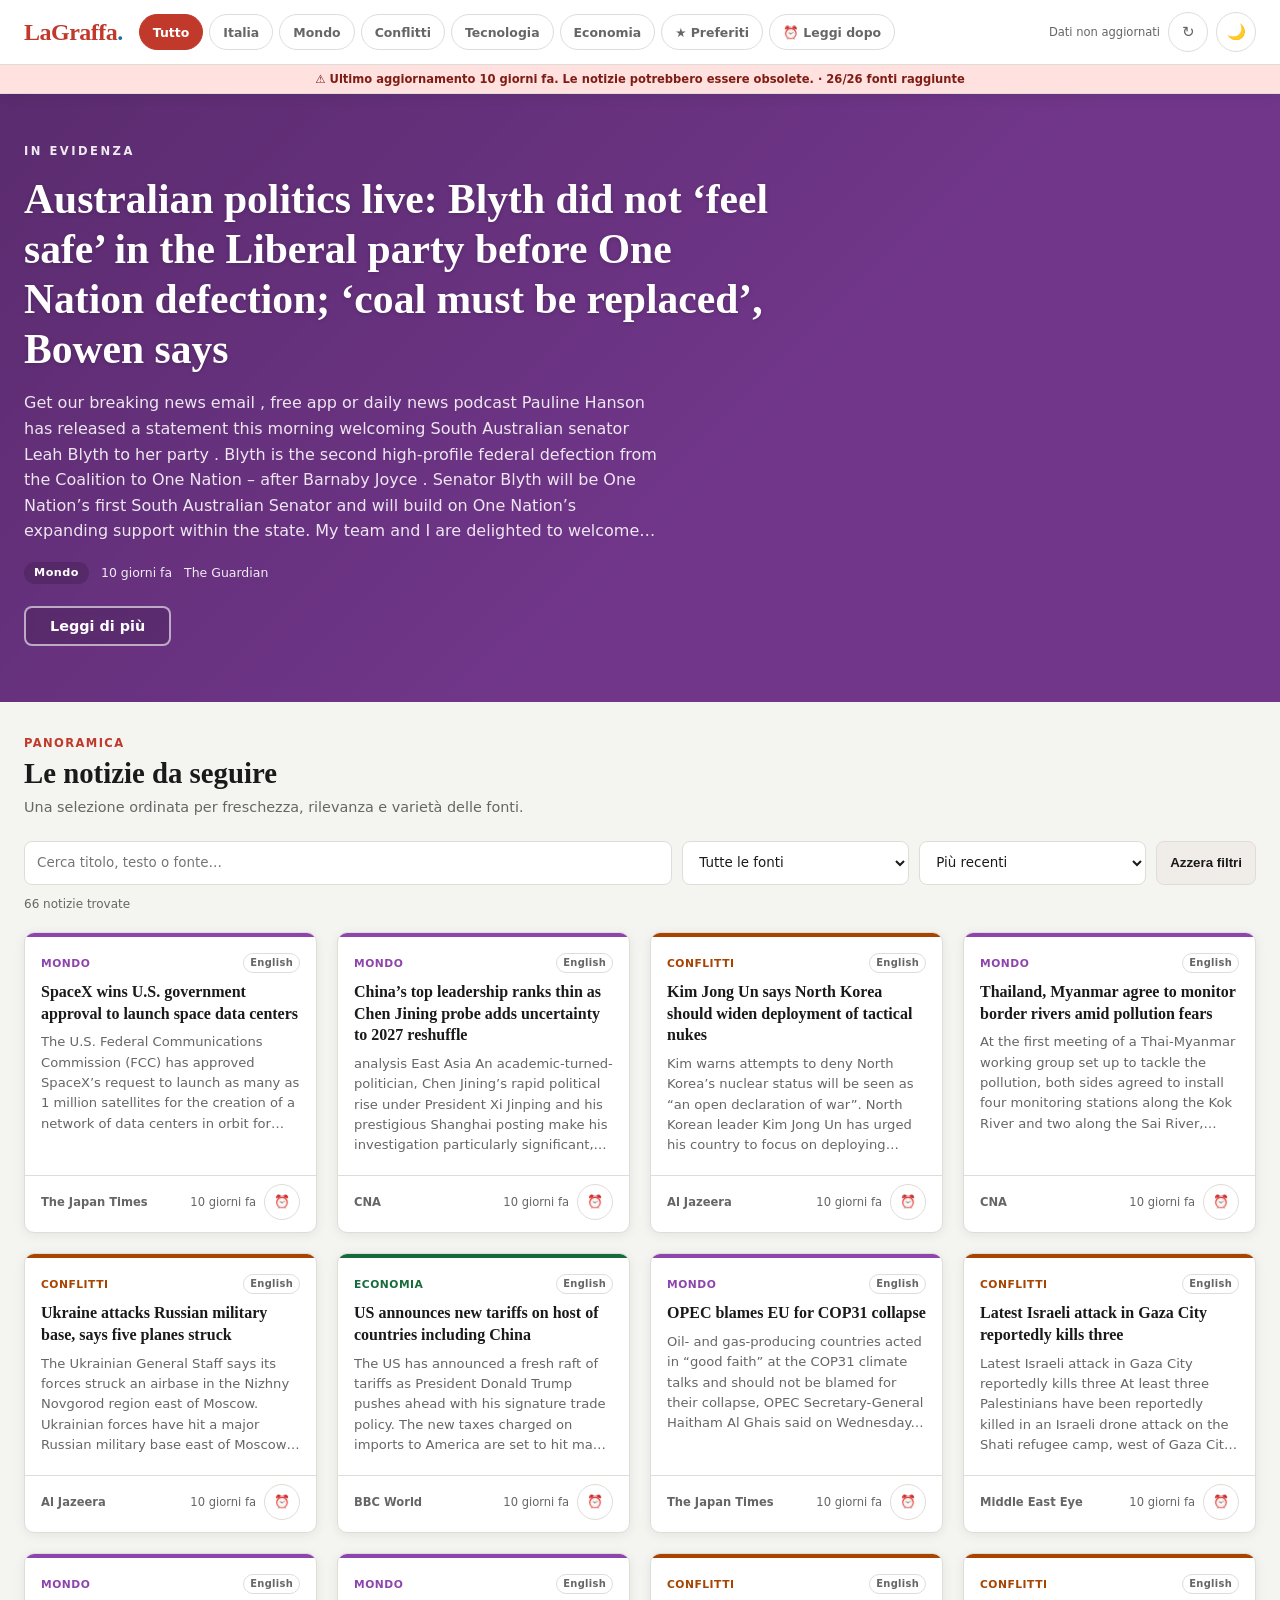
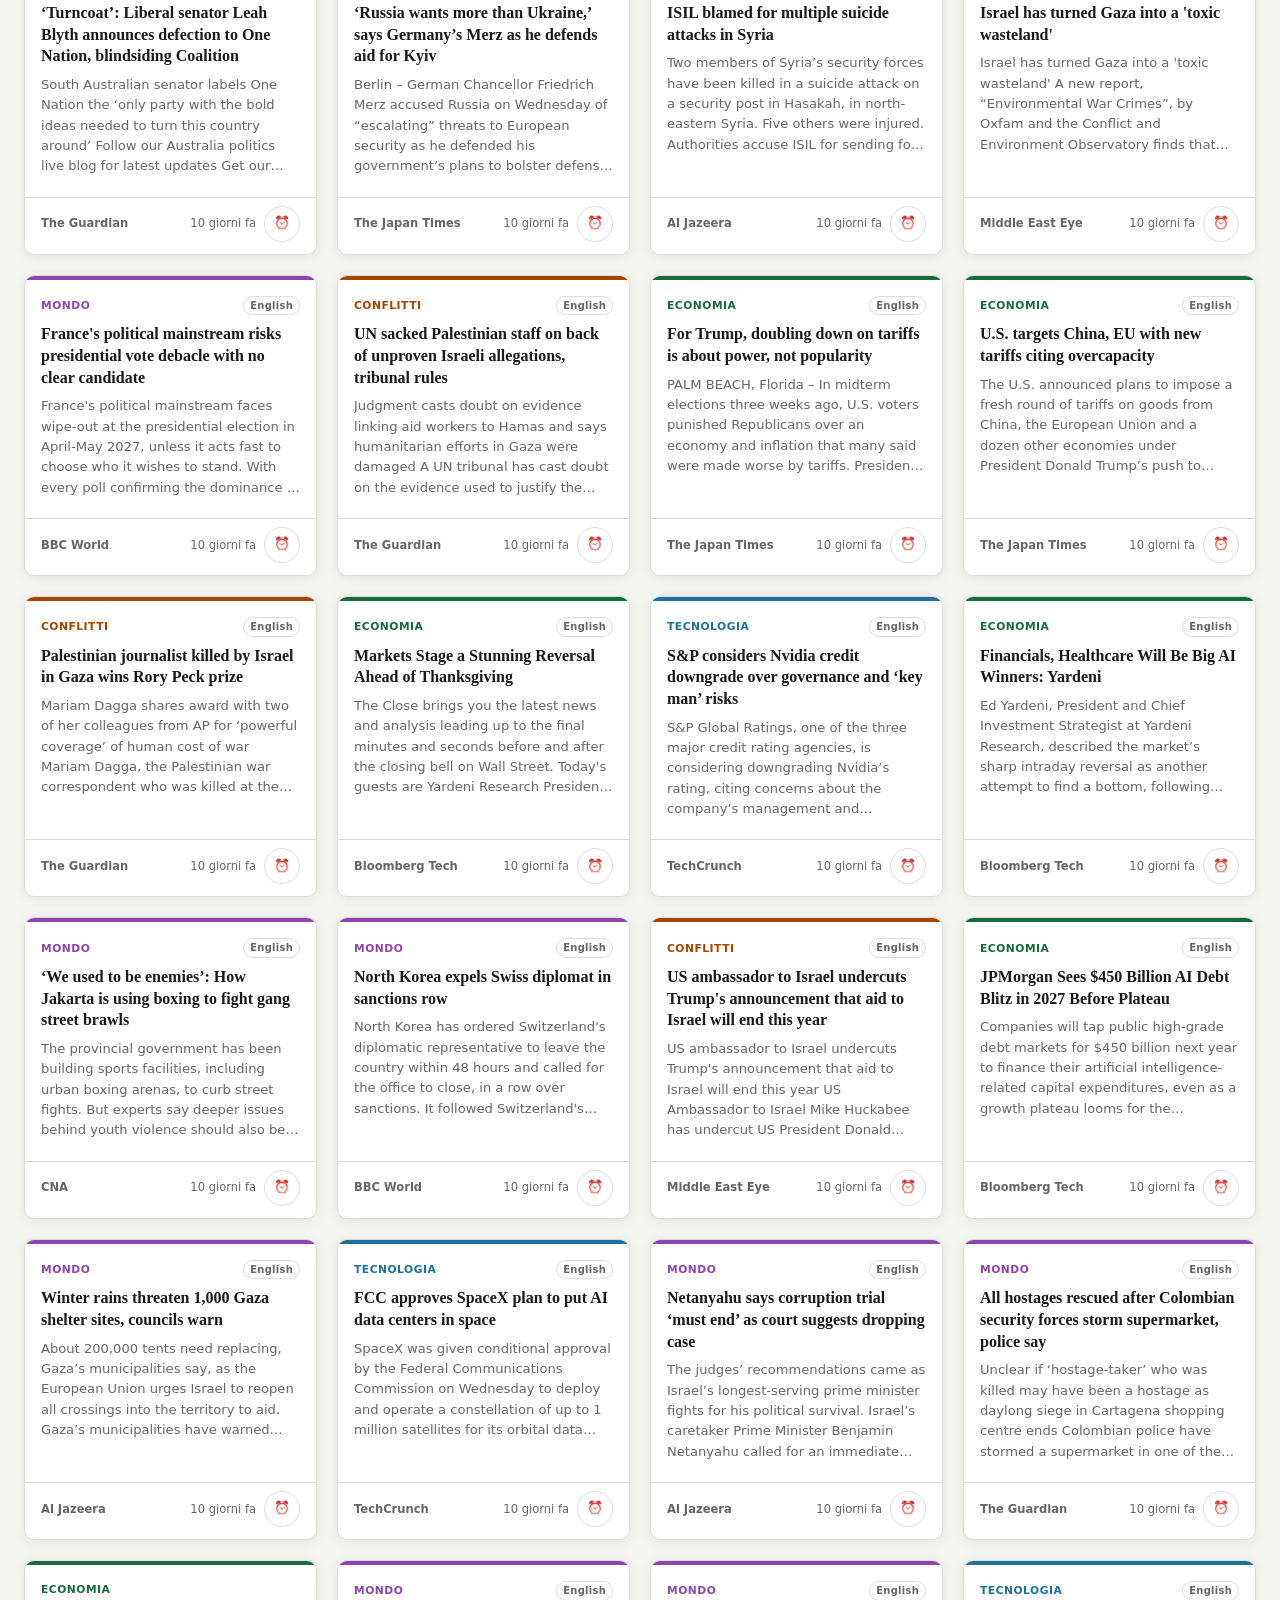
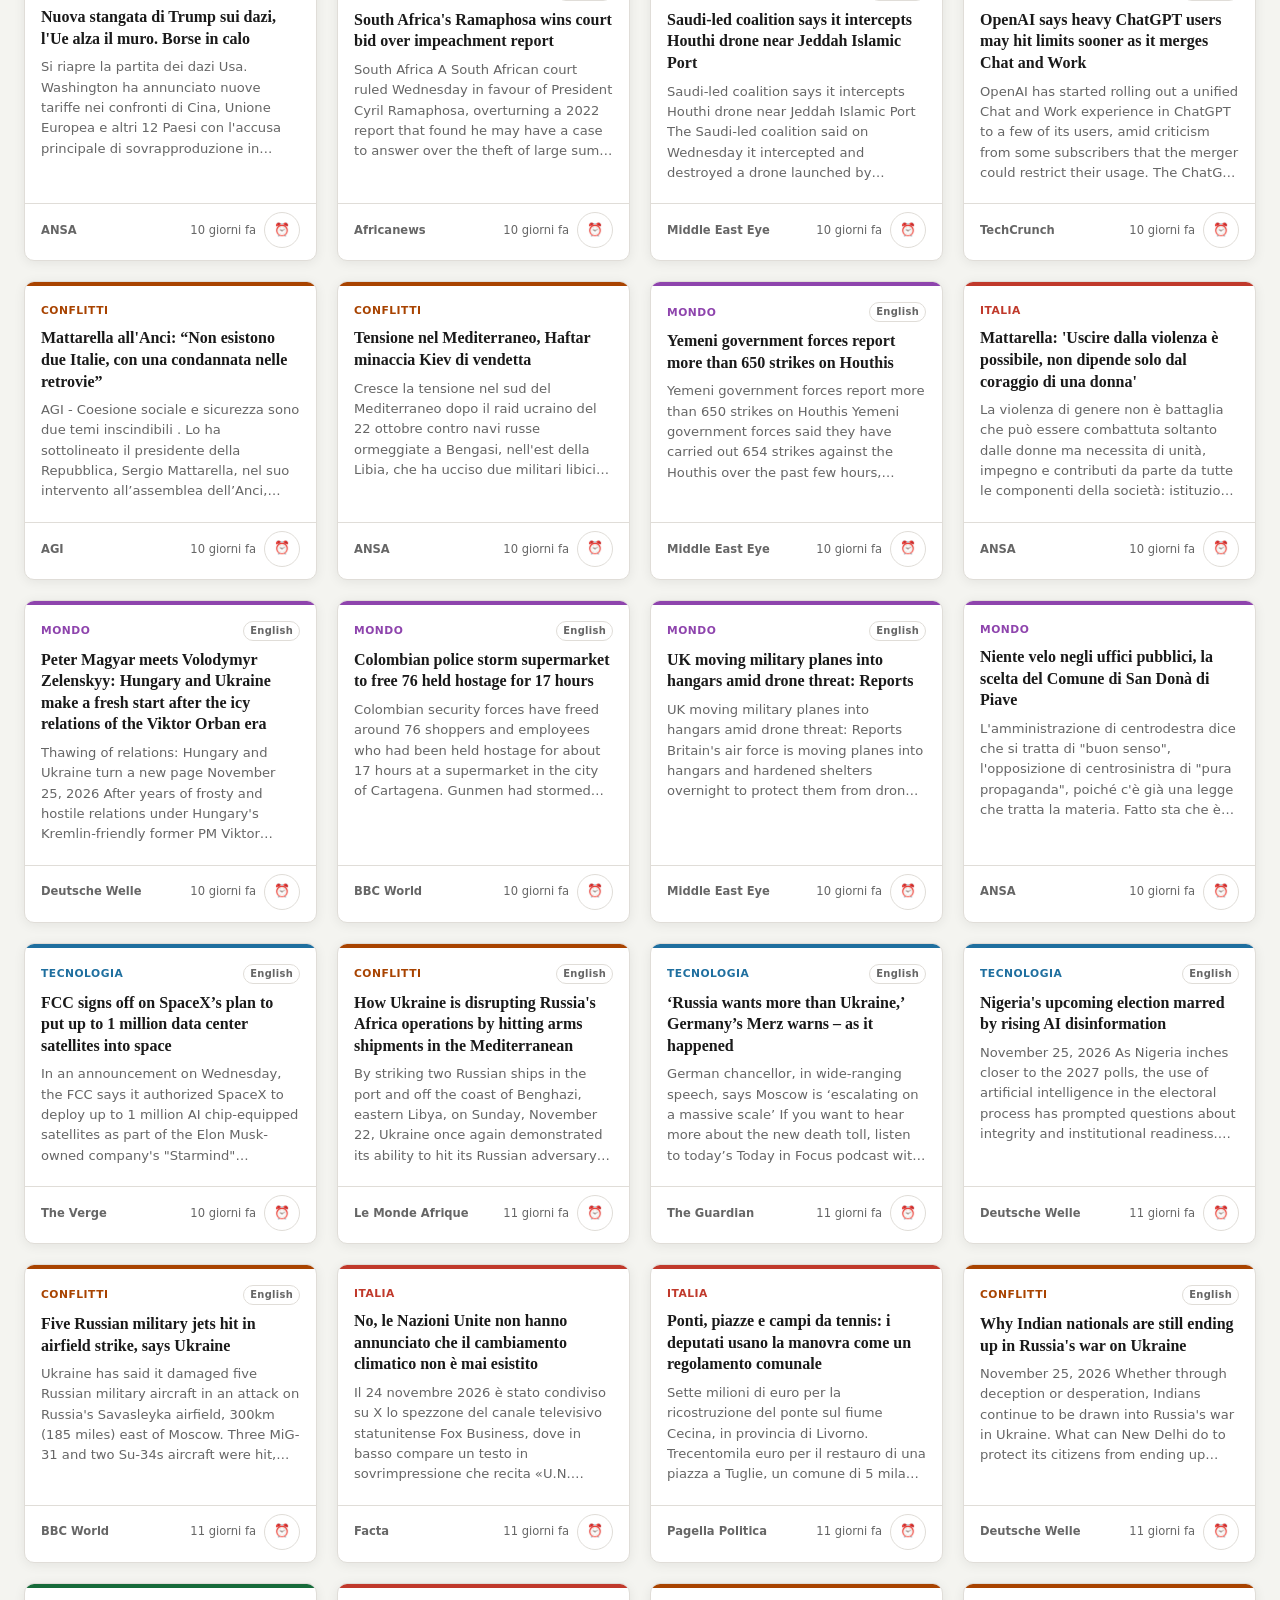
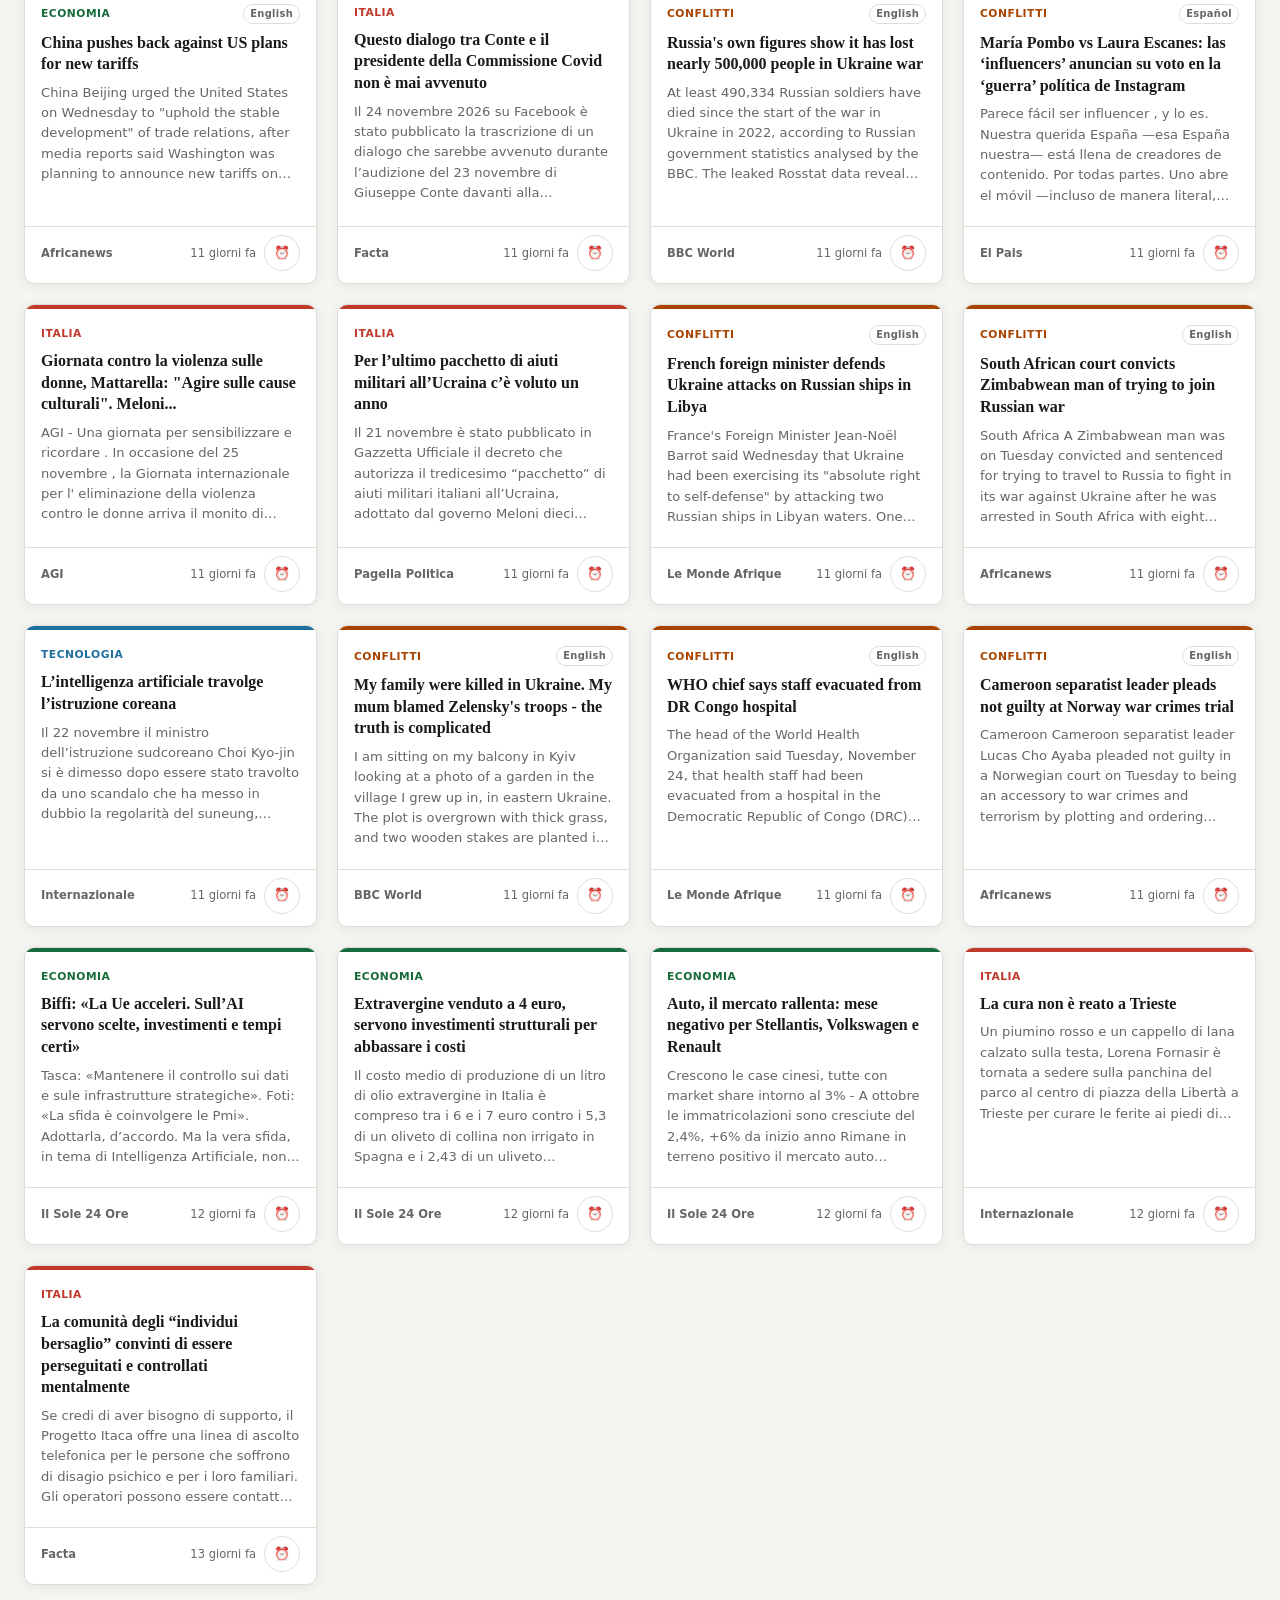
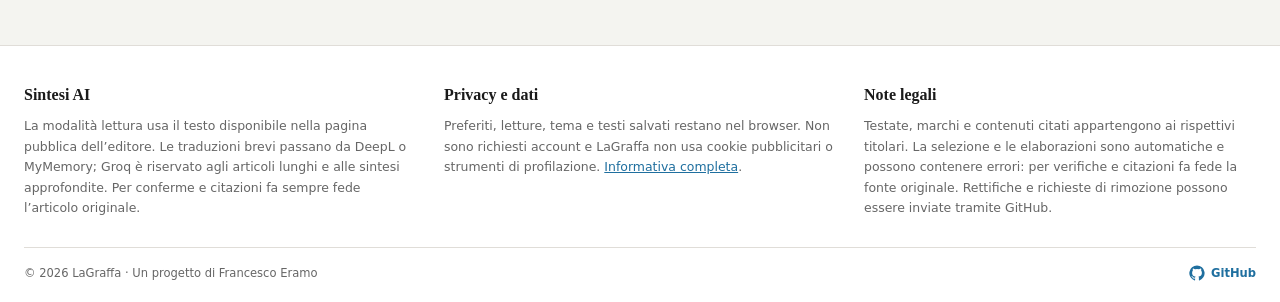
==== index.html @ 85d83ea9 "chore: aggiornamento automatico notizie RSS [skip ci]" ====
<!DOCTYPE html>
<html lang="it">
<head>
  <meta charset="UTF-8" />
  <meta name="viewport" content="width=device-width, initial-scale=1.0" />
  <meta name="referrer" content="strict-origin-when-cross-origin" />
  <meta name="description" content="LaGraffa: notizie selezionate e contestualizzate, con priorità alle fonti italiane affidabili." />
  <meta name="theme-color" content="#c0392b" />
  <meta property="og:type" content="website" />
  <meta property="og:locale" content="it_IT" />
  <meta property="og:site_name" content="LaGraffa" />
  <meta property="og:title" content="LaGraffa — Notizie con contesto" />
  <meta property="og:description" content="Una rassegna aggiornata di notizie italiane e internazionali, selezionate con criteri trasparenti." />
  <meta property="og:url" content="https://lagraffa.vercel.app/" />
  <meta property="og:image" content="https://lagraffa.vercel.app/og.png" />
  <meta property="og:image:width" content="1200" />
  <meta property="og:image:height" content="630" />
  <meta name="twitter:card" content="summary_large_image" />
  <meta name="twitter:title" content="LaGraffa — Notizie con contesto" />
  <meta name="twitter:description" content="Una rassegna aggiornata di notizie italiane e internazionali, selezionate con criteri trasparenti." />
  <meta name="twitter:image" content="https://lagraffa.vercel.app/og.png" />
  <link rel="canonical" href="https://lagraffa.vercel.app/" />
  <link rel="manifest" href="manifest.webmanifest" />
  <link rel="icon" href="icon-192.png" type="image/png" sizes="192x192" />
  <link rel="apple-touch-icon" href="icon-512.png" />
  <title>LaGraffa &mdash; Notizie con contesto</title>
  <link rel="stylesheet" href="style.css?v=5" />
</head>
<body>
  <a class="skip-link" href="#newsContent">Vai alle notizie</a>
  <header class="header">
    <div class="header-inner">
      <a class="logo" href="/" aria-label="LaGraffa, pagina iniziale">LaGraffa<span aria-hidden="true">.</span></a>
      <nav class="nav-cats" id="navCats" aria-label="Categorie">
        <button class="cat-btn active" data-cat="all" aria-pressed="true">Tutto</button>
        <button class="cat-btn" data-cat="politica-italiana" aria-pressed="false">Italia</button>
        <button class="cat-btn" data-cat="geopolitica" aria-pressed="false">Mondo</button>
        <button class="cat-btn" data-cat="conflitti" aria-pressed="false">Conflitti</button>
        <button class="cat-btn" data-cat="ai" aria-pressed="false">Tecnologia</button>
        <button class="cat-btn" data-cat="economia-tech" aria-pressed="false">Economia</button>
        <button class="cat-btn" data-cat="preferiti" aria-pressed="false">&#9733; Preferiti</button>
        <button class="cat-btn" data-cat="leggi-dopo" aria-pressed="false">&#9200; Leggi dopo</button>
      </nav>
      <div class="header-right">
        <span class="refresh-timer" id="refreshTimer">Verifica aggiornamento…</span>
        <button class="refresh-btn" id="refreshBtn" title="Aggiorna le notizie" aria-label="Aggiorna le notizie">&#8635;</button>
        <button class="theme-toggle" id="themeToggle" aria-label="Cambia tema">&#127769;</button>
        <button class="menu-toggle" id="menuToggle" aria-label="Menu categorie" aria-controls="mobileNav" aria-expanded="false">&#9776;</button>
      </div>
    </div>
    <nav class="mobile-nav" id="mobileNav" aria-label="Categorie mobile" hidden>
      <button class="cat-btn active" data-cat="all" aria-pressed="true">Tutto</button>
      <button class="cat-btn" data-cat="politica-italiana" aria-pressed="false">Italia</button>
      <button class="cat-btn" data-cat="geopolitica" aria-pressed="false">Mondo</button>
      <button class="cat-btn" data-cat="conflitti" aria-pressed="false">Conflitti</button>
      <button class="cat-btn" data-cat="ai" aria-pressed="false">Tecnologia</button>
      <button class="cat-btn" data-cat="economia-tech" aria-pressed="false">Economia</button>
      <button class="cat-btn" data-cat="preferiti" aria-pressed="false">&#9733; Preferiti</button>
      <button class="cat-btn" data-cat="leggi-dopo" aria-pressed="false">&#9200; Leggi dopo</button>
    </nav>
    <div class="feed-status" id="feedStatus" role="status" aria-live="polite"></div>
  </header>

  <main id="newsContent">
    <section class="hero-section" id="heroSection">
      <div class="hero-inner">
        <div class="hero-label">In evidenza</div>
        <h1 class="hero-title" id="heroTitle"></h1>
        <p class="hero-summary" id="heroSummary"></p>
        <div class="hero-meta">
          <span class="hero-cat" id="heroCat"></span>
          <span class="hero-time" id="heroTime"></span>
          <span class="hero-source" id="heroSource"></span>
        </div>
        <div class="hero-actions">
          <button class="hero-read-btn" id="heroReadBtn">Leggi di pi&ugrave;</button>
        </div>
      </div>
      <div class="hero-read-indicator" id="heroReadIndicator" hidden>
        <span class="check-circle">&#10003;</span> Gi&agrave; letta
      </div>
    </section>

    <section class="news-grid-section" aria-labelledby="sectionTitle">
      <div class="section-heading">
        <p class="section-kicker" id="sectionKicker">Panoramica</p>
        <h2 id="sectionTitle">Le notizie da seguire</h2>
        <p id="sectionDescription">Una selezione verificabile, ordinata per freschezza e pertinenza.</p>
      </div>
      <form class="news-tools" id="newsTools" role="search">
        <label class="search-field" for="searchInput">
          <span class="sr-only">Cerca nelle notizie</span>
          <input id="searchInput" type="search" placeholder="Cerca titolo, testo o fonte…" autocomplete="off" />
        </label>
        <label>
          <span class="sr-only">Filtra per fonte</span>
          <select id="sourceFilter" aria-label="Filtra per fonte"><option value="">Tutte le fonti</option></select>
        </label>
        <label>
          <span class="sr-only">Ordina le notizie</span>
          <select id="sortOrder" aria-label="Ordina le notizie">
            <option value="newest">Più recenti</option>
            <option value="relevance">Più rilevanti</option>
          </select>
        </label>
        <button class="clear-filters" id="clearFilters" type="button">Azzera filtri</button>
      </form>
      <p class="results-count" id="resultsCount" aria-live="polite"></p>
      <div class="news-grid" id="newsGrid"></div>
    </section>
  </main>

  <footer class="site-footer">
    <div class="footer-grid">
      <section id="intelligenza-artificiale" aria-labelledby="aiTitle">
        <h2 id="aiTitle">Sintesi AI</h2>
        <p>La modalità lettura usa il testo disponibile nella pagina pubblica dell’editore. Le traduzioni brevi passano da DeepL o MyMemory; Groq è riservato agli articoli lunghi e alle sintesi approfondite. Per conferme e citazioni fa sempre fede l’articolo originale.</p>
      </section>
      <section id="privacy" aria-labelledby="privacyTitle">
        <h2 id="privacyTitle">Privacy e dati</h2>
        <p>Preferiti, letture, tema e testi salvati restano nel browser. Non sono richiesti account e LaGraffa non usa cookie pubblicitari o strumenti di profilazione. <a href="privacy.html">Informativa completa</a>.</p>
      </section>
      <section id="note-legali" aria-labelledby="legalTitle">
        <h2 id="legalTitle">Note legali</h2>
        <p>Testate, marchi e contenuti citati appartengono ai rispettivi titolari. La selezione e le elaborazioni sono automatiche e possono contenere errori: per verifiche e citazioni fa fede la fonte originale. Rettifiche e richieste di rimozione possono essere inviate tramite GitHub.</p>
      </section>
    </div>
    <div class="footer-bottom">
      <span>&copy; 2026 LaGraffa &middot; Un progetto di Francesco Eramo</span>
      <a class="github-link" href="https://github.com/francescoeramo/LaGraffa" target="_blank" rel="noopener noreferrer" aria-label="LaGraffa su GitHub">
        <svg aria-hidden="true" viewBox="0 0 24 24" width="16" height="16"><path fill="currentColor" d="M12 .7a11.5 11.5 0 0 0-3.64 22.41c.58.11.79-.25.79-.56v-2.23c-3.22.7-3.9-1.37-3.9-1.37-.53-1.34-1.29-1.7-1.29-1.7-1.05-.72.08-.71.08-.71 1.16.08 1.78 1.2 1.78 1.2 1.04 1.77 2.71 1.26 3.37.97.1-.75.4-1.26.74-1.55-2.57-.29-5.27-1.29-5.27-5.68 0-1.26.45-2.28 1.19-3.09-.12-.29-.52-1.47.11-3.05 0 0 .97-.31 3.16 1.18a10.9 10.9 0 0 1 5.76 0c2.2-1.49 3.16-1.18 3.16-1.18.63 1.58.23 2.76.11 3.05.74.81 1.19 1.83 1.19 3.09 0 4.4-2.71 5.38-5.29 5.67.42.36.79 1.07.79 2.16v3.2c0 .31.21.68.8.56A11.5 11.5 0 0 0 12 .7Z"/></svg>
        <span>GitHub</span>
      </a>
    </div>
  </footer>

  <!-- Modal -->
  <div class="modal-overlay" id="modalOverlay" role="dialog" aria-modal="true" aria-labelledby="modalTitle" aria-describedby="modalDisclosure" aria-hidden="true">
    <div class="modal" id="modal">
      <div class="modal-header">
        <button class="modal-close" id="modalClose" aria-label="Chiudi">&#10005;</button>
        <div class="modal-header-actions">
          <button class="translate-btn" id="translateBtn" hidden>&#10024; Sintesi AI in italiano</button>
          <button class="share-btn" id="shareBtn" aria-label="Condividi notizia" title="Condividi">&#8599;</button>
          <button class="later-btn" id="modalLaterBtn" aria-label="Leggi dopo" title="Leggi dopo">&#9200;</button>
          <button class="fav-btn" id="modalFavBtn" aria-label="Aggiungi ai preferiti" title="Aggiungi ai preferiti">&#9733;</button>
        </div>
      </div>
      <div class="modal-cat" id="modalCat"></div>
      <h2 class="modal-title" id="modalTitle"></h2>
      <div class="modal-meta">
        <span id="modalSource"></span>
        <span id="modalTime"></span>
      </div>
      <div class="modal-body" id="modalBody"></div>
      <div class="modal-sources-block" id="modalSourcesBlock"></div>
      <p class="modal-disclosure" id="modalDisclosure">Caricamento informazioni sulla modalità di lettura…</p>
      <a class="modal-link" id="modalLink" href="#" target="_blank" rel="noopener noreferrer">Leggi l&rsquo;articolo originale &rarr;</a>
    </div>
  </div>

  <div class="toast" id="toast" role="status" aria-live="polite" aria-atomic="true"></div>

  <script src="news.js?t=1795661395"></script>
  <script src="app.js?v=6"></script>
  <script src="refresh.js?v=1"></script>
</body>
</html>
---- style.css ----
:root {
  --bg: #f4f4f0;
  --surface: #ffffff;
  --surface2: #f0ede8;
  --text: #1a1a1a;
  --text-muted: #666;
  --border: #e0ddd8;
  --accent: #c0392b;
  --accent2: #1f6f9f;
  --fav-color: #e6b800;
  --later-color: #2980b9;
  --read-color: #2980b9;
  --font-head: Georgia, 'Times New Roman', serif;
  --font-body: system-ui, -apple-system, BlinkMacSystemFont, 'Segoe UI', sans-serif;
  --radius: 10px;
  --shadow: 0 2px 12px rgba(0,0,0,.07);
  --cat-politica: #c0392b;
  --cat-geopolitica: #8e44ad;
  --cat-conflitti: #a84300;
  --cat-ai: #1f6f9f;
  --cat-economia: #176b3a;
  --hero-politica: #a93226;
  --hero-geopolitica: #71368a;
  --hero-conflitti: #a84300;
  --hero-ai: #1f6691;
  --hero-economia: #176b3a;
}
[hidden] { display: none !important; }
[data-theme="dark"] {
  --bg: #141414;
  --surface: #1e1e1e;
  --surface2: #252525;
  --text: #e8e6e1;
  --text-muted: #999;
  --border: #333;
  --shadow: 0 2px 12px rgba(0,0,0,.3);
  --accent2: #69b8e8;
  --cat-politica: #ff8276;
  --cat-geopolitica: #d7a0ef;
  --cat-conflitti: #ff9a57;
  --cat-ai: #73bee9;
  --cat-economia: #65cd91;
}
[data-theme="dark"] .section-kicker { color: #ff8276; }
* { box-sizing: border-box; margin: 0; padding: 0; }
html { font-size: 16px; scroll-behavior: smooth; }
body {
  font-family: var(--font-body);
  background: var(--bg); color: var(--text);
  line-height: 1.6; transition: background .3s, color .3s;
}
.sr-only {
  position: absolute; width: 1px; height: 1px; padding: 0; margin: -1px;
  overflow: hidden; clip: rect(0, 0, 0, 0); white-space: nowrap; border: 0;
}
.skip-link {
  position: fixed; top: 8px; left: 8px; z-index: 500;
  transform: translateY(-150%); background: var(--text); color: var(--surface);
  padding: 8px 14px; border-radius: 6px; font-weight: 700;
}
.skip-link:focus { transform: translateY(0); }
button:focus-visible, a:focus-visible, input:focus-visible, select:focus-visible {
  outline: 3px solid var(--accent2); outline-offset: 3px;
}

/* HEADER */
.header {
  position: sticky; top: 0; z-index: 100;
  background: var(--surface);
  border-bottom: 1px solid var(--border);
  box-shadow: var(--shadow);
}
.header-inner {
  max-width: 1280px; margin: 0 auto;
  padding: 12px 24px;
  display: flex; align-items: center; gap: 16px;
}
.logo {
  font-family: var(--font-head); font-size: 1.5rem; font-weight: 700;
  color: var(--accent); letter-spacing: -.5px; white-space: nowrap; flex-shrink: 0;
}
.logo { text-decoration: none; }
.logo span { color: var(--accent2); }
.nav-cats { display: flex; gap: 6px; flex-wrap: wrap; flex: 1; }
.cat-btn {
  background: none; border: 1.5px solid var(--border); border-radius: 20px;
  padding: 5px 13px; font-size: .78rem; font-weight: 600;
  cursor: pointer; color: var(--text-muted); font-family: var(--font-body);
  transition: all .2s; white-space: nowrap; min-height: 36px;
}
.cat-btn:hover, .cat-btn.active {
  background: var(--accent); border-color: var(--accent); color: #fff;
}
.header-right { display: flex; align-items: center; gap: 8px; flex-shrink: 0; margin-left: auto; }
.refresh-timer { font-size: .72rem; color: var(--text-muted); white-space: nowrap; }
.refresh-btn, .theme-toggle, .menu-toggle {
  background: none; border: 1.5px solid var(--border); border-radius: 50%;
  width: 40px; height: 40px; cursor: pointer; font-size: .95rem; color: var(--text-muted);
  transition: all .2s; display: flex; align-items: center; justify-content: center; flex-shrink: 0;
}
.refresh-btn:hover { border-color: var(--accent); color: var(--accent); transform: rotate(180deg); }
.theme-toggle:hover, .menu-toggle:hover { border-color: var(--accent); color: var(--accent); }
.menu-toggle { display: none; }

/* Mobile nav */
.mobile-nav {
  display: none;
  background: var(--surface); border-top: 1px solid var(--border);
}
.mobile-nav.open {
  display: flex; flex-wrap: wrap; gap: 8px;
  padding: 12px 16px;
}
.feed-status {
  min-height: 27px; padding: 5px 24px; text-align: center;
  background: var(--surface2); color: var(--text-muted); border-top: 1px solid var(--border);
  font-size: .72rem;
}
.feed-status.delayed { background: #fff4d6; color: #714f00; }
.feed-status.stale { background: #ffe2df; color: #7f1d15; font-weight: 700; }
[data-theme="dark"] .feed-status.delayed { background: #3b3012; color: #ffe29a; }
[data-theme="dark"] .feed-status.stale { background: #441c19; color: #ffc2bc; }

/* HERO */
.hero-section {
  background: var(--accent); color: #fff;
  position: relative; overflow: hidden;
}
.hero-section::before {
  content: ''; position: absolute; inset: 0;
  background: linear-gradient(135deg, rgba(0,0,0,.2) 0%, transparent 60%);
  pointer-events: none;
}
.hero-section.cat-bg-politica-italiana { background: var(--hero-politica); }
.hero-section.cat-bg-geopolitica       { background: var(--hero-geopolitica); }
.hero-section.cat-bg-conflitti         { background: var(--hero-conflitti); }
.hero-section.cat-bg-ai                { background: var(--hero-ai); }
.hero-section.cat-bg-economia-tech     { background: var(--hero-economia); }
.section-view .hero-section { background: #303039; }
.section-view .hero-cat,
.section-view .card-cat-bar,
.section-view .card-cat-badge { display: none; }
.section-view .card-topline { justify-content: flex-end; }

.hero-inner {
  max-width: 1280px; margin: 0 auto;
  padding: 48px 24px 52px;
  position: relative; z-index: 1;
}
.hero-label {
  font-size: .72rem; font-weight: 700; letter-spacing: 2.5px;
  text-transform: uppercase; color: rgba(255,255,255,.9); margin-bottom: 14px;
}
.hero-title {
  font-family: var(--font-head);
  font-size: clamp(1.5rem, 3.5vw, 2.6rem);
  line-height: 1.2; margin-bottom: 16px; max-width: 760px;
  color: #fff; text-shadow: 0 1px 4px rgba(0,0,0,.2);
}
.hero-summary {
  font-size: 1rem; color: rgba(255,255,255,.88);
  max-width: 640px; margin-bottom: 18px;
  display: -webkit-box; -webkit-line-clamp: 6;
  -webkit-box-orient: vertical; overflow: hidden;
}
.hero-meta {
  display: flex; gap: 12px; flex-wrap: wrap; align-items: center;
  font-size: .78rem; color: rgba(255,255,255,.9); margin-bottom: 22px;
}
.hero-cat {
  background: rgba(0,0,0,.15); color: #fff; border-radius: 12px;
  padding: 2px 10px; font-weight: 700; font-size: .7rem;
  letter-spacing: .5px; backdrop-filter: blur(4px);
}
.hero-actions { margin-bottom: 4px; }
.hero-read-btn {
  background: rgba(0,0,0,.12); color: #fff;
  border: 2px solid rgba(255,255,255,.6); border-radius: 8px;
  padding: 10px 24px; font-size: .9rem; font-weight: 600;
  cursor: pointer; font-family: var(--font-body);
  transition: background .2s, transform .15s; backdrop-filter: blur(4px);
}
.hero-read-btn:hover { background: rgba(0,0,0,.24); transform: translateY(-1px); }

.hero-read-indicator {
  position: absolute; top: 14px; right: 18px; z-index: 2;
  background: rgba(0,0,0,.15); color: #fff;
  font-size: .72rem; font-weight: 700;
  padding: 3px 10px; border-radius: 12px;
  letter-spacing: .5px; backdrop-filter: blur(4px);
  display: none; align-items: center; gap: 5px;
}
.hero-read-indicator .check-circle {
  width: 14px; height: 14px;
  background: var(--read-color); border-radius: 50%;
  display: inline-flex; align-items: center; justify-content: center;
  font-size: .6rem; color: #fff; flex-shrink: 0;
}

/* GRID */
.news-grid-section { max-width: 1280px; margin: 0 auto; padding: 32px 24px 60px; }
.section-heading { max-width: 680px; margin: 0 0 22px; }
.section-kicker { color: var(--accent); font-size: .72rem; font-weight: 700; letter-spacing: .12em; text-transform: uppercase; margin-bottom: 4px; }
.section-heading h2 { font-family: var(--font-head); font-size: clamp(1.35rem, 2.5vw, 1.8rem); line-height: 1.2; margin-bottom: 5px; }
.section-heading p:last-child { color: var(--text-muted); font-size: .9rem; }
.news-tools {
  display: grid; grid-template-columns: minmax(240px, 1fr) minmax(160px, .35fr) minmax(160px, .35fr) auto;
  gap: 10px; align-items: center; margin-bottom: 10px;
}
.news-tools input, .news-tools select {
  width: 100%; min-height: 44px; border: 1.5px solid var(--border); border-radius: 8px;
  background: var(--surface); color: var(--text); font: inherit; font-size: .84rem; padding: 9px 12px;
}
.clear-filters {
  min-height: 44px; border: 1.5px solid var(--border); border-radius: 8px;
  background: var(--surface2); color: var(--text); padding: 8px 13px; cursor: pointer; font-weight: 600;
}
.clear-filters:hover { border-color: var(--accent); color: var(--accent); }
.results-count { margin-bottom: 18px; color: var(--text-muted); font-size: .75rem; }
.news-grid {
  display: grid;
  grid-template-columns: repeat(auto-fill, minmax(280px, 1fr));
  gap: 20px;
}
.empty-state {
  grid-column: 1/-1; text-align: center;
  padding: 60px 20px; color: var(--text-muted); font-size: 1rem;
}

/* CARD */
.news-card {
  background: var(--surface); border-radius: var(--radius); box-shadow: var(--shadow);
  overflow: hidden; display: flex; flex-direction: column;
  border: 1px solid var(--border);
  transition: transform .2s, box-shadow .2s, opacity .2s;
  -webkit-tap-highlight-color: transparent; position: relative;
}
.news-card:hover { transform: translateY(-3px); box-shadow: 0 6px 24px rgba(0,0,0,.12); }
.news-card.card-read { opacity: .72; }
.news-card.card-read .card-title { color: var(--text-muted); }

.card-cat-bar { height: 4px; background: var(--accent); }
.cat-politica-italiana .card-cat-bar { background: var(--cat-politica); }
.cat-geopolitica .card-cat-bar       { background: var(--cat-geopolitica); }
.cat-conflitti .card-cat-bar         { background: var(--cat-conflitti); }
.cat-ai .card-cat-bar                { background: var(--cat-ai); }
.cat-economia-tech .card-cat-bar     { background: var(--cat-economia); }

.card-body { padding: 16px 16px 10px; flex: 1; }
.card-topline {
  display: flex; justify-content: space-between;
  align-items: center; margin-bottom: 8px; gap: 6px;
}
.card-badges { display: inline-flex; align-items: center; gap: 6px; }
.card-language {
  border: 1px solid var(--border); border-radius: 10px; color: var(--text-muted);
  font-size: .62rem; font-weight: 700; letter-spacing: .03em; padding: 1px 6px;
}
.card-cat-badge {
  font-size: .67rem; font-weight: 700; letter-spacing: .5px;
  text-transform: uppercase; color: var(--accent);
}
.cat-politica-italiana .card-cat-badge { color: var(--cat-politica); }
.cat-geopolitica .card-cat-badge       { color: var(--cat-geopolitica); }
.cat-conflitti .card-cat-badge         { color: var(--cat-conflitti); }
.cat-ai .card-cat-badge                { color: var(--cat-ai); }
.cat-economia-tech .card-cat-badge     { color: var(--cat-economia); }

/* Il badge read è nascosto di default; il JS lo mostra solo se la notizia è letta */
.card-read-badge {
  display: none;
  align-items: center; justify-content: center;
  width: 18px; height: 18px;
  background: var(--read-color); color: #fff;
  border-radius: 50%; font-size: .65rem; font-weight: 700;
  flex-shrink: 0; line-height: 1;
}

.card-title {
  font-family: var(--font-head); font-size: 1rem;
  font-weight: 700; line-height: 1.35; margin-bottom: 8px; transition: color .2s;
}
.card-open-btn {
  display: block; width: 100%; padding: 0; border: 0; background: none;
  color: inherit; font: inherit; line-height: inherit; text-align: left; cursor: pointer;
}
.card-open-btn::after { content: ''; position: absolute; inset: 4px 0 49px; }
.card-open-btn:focus-visible { border-radius: 4px; outline-offset: 5px; }
.card-summary {
  font-size: .82rem; color: var(--text-muted); line-height: 1.55;
  display: -webkit-box; -webkit-line-clamp: 5;
  -webkit-box-orient: vertical; overflow: hidden;
  min-height: calc(1.55em * 4); max-height: calc(1.55em * 5); margin-bottom: 10px;
}
.card-tags { display: flex; gap: 6px; flex-wrap: wrap; margin-bottom: 8px; }
.card-tag {
  font-size: .7rem; background: var(--surface2);
  border-radius: 10px; padding: 2px 8px; color: var(--text-muted);
}
.card-footer {
  padding: 8px 16px 12px;
  display: flex; justify-content: space-between; align-items: center;
  font-size: .72rem; color: var(--text-muted); border-top: 1px solid var(--border);
}
.card-footer-right {
  display: flex; align-items: center; gap: 8px;
}
.card-source { font-weight: 600; }
.card-time { color: var(--text-muted); }

/* Pulsante Leggi dopo sulla card */
.card-later-btn {
  background: none;
  border: 1.5px solid var(--border);
  border-radius: 50%;
  width: 36px; height: 36px;
  display: inline-flex; align-items: center; justify-content: center;
  font-size: .8rem; cursor: pointer; color: var(--text-muted);
  transition: all .2s; padding: 0; flex-shrink: 0; line-height: 1;
}
.card-later-btn:hover { border-color: var(--later-color); color: var(--later-color); transform: scale(1.15); }
.card-later-btn.later-on { background: var(--later-color); border-color: var(--later-color); color: #fff; }

/* MODAL */
.modal-overlay {
  display: none; position: fixed; inset: 0; z-index: 200;
  background: rgba(0,0,0,.6);
  overflow-y: auto; -webkit-overflow-scrolling: touch;
  padding: 24px 12px 40px;
}
.modal-overlay.open { display: flex; align-items: flex-start; justify-content: center; }
.modal {
  background: var(--surface); border-radius: 14px;
  max-width: 760px; width: 100%; padding: 28px;
  box-shadow: 0 20px 60px rgba(0,0,0,.25); margin: auto;
}
.modal-header {
  display: flex; justify-content: space-between;
  align-items: center; margin-bottom: 16px; gap: 12px;
}
.modal-header-actions { display: flex; align-items: center; gap: 8px; flex-shrink: 0; }
.modal-close {
  background: none; border: 1.5px solid var(--border); border-radius: 50%;
  width: 40px; height: 40px; cursor: pointer; font-size: .9rem; color: var(--text-muted);
  transition: all .2s; display: flex; align-items: center; justify-content: center; flex-shrink: 0;
}
.modal-close:hover { border-color: var(--accent); color: var(--accent); }
.translate-btn {
  background: var(--surface2); border: 1.5px solid var(--border); border-radius: 8px;
  padding: 6px 12px; font-size: .78rem; font-weight: 600;
  cursor: pointer; color: var(--text); font-family: var(--font-body);
  transition: all .2s; white-space: nowrap;
}
.translate-btn:hover { border-color: var(--accent2); color: var(--accent2); }
.translate-btn:disabled { opacity: .6; cursor: wait; }
.later-btn, .share-btn {
  background: none; border: 1.5px solid var(--border); border-radius: 50%;
  width: 40px; height: 40px; cursor: pointer; font-size: 1rem; line-height: 1;
  color: var(--text-muted);
  display: flex; align-items: center; justify-content: center;
  transition: all .2s; flex-shrink: 0; padding: 0;
}
.later-btn:hover, .share-btn:hover { border-color: var(--later-color); color: var(--later-color); transform: scale(1.1); }
.later-btn.later-on { background: var(--later-color); border-color: var(--later-color); color: #fff; }
.fav-btn {
  background: none; border: 1.5px solid var(--border); border-radius: 50%;
  width: 40px; height: 40px; cursor: pointer; font-size: 1rem; line-height: 1;
  color: var(--text-muted);
  display: flex; align-items: center; justify-content: center;
  transition: all .2s; flex-shrink: 0; padding: 0;
}
.fav-btn:hover { border-color: var(--fav-color); color: var(--fav-color); transform: scale(1.1); }
.fav-btn.fav-on { background: var(--fav-color); border-color: var(--fav-color); color: #fff; }
.modal-cat {
  font-size: .7rem; font-weight: 700; text-transform: uppercase;
  letter-spacing: 1px; color: var(--accent); margin-bottom: 10px;
}
.modal-title {
  font-family: var(--font-head);
  font-size: clamp(1.2rem, 3vw, 1.8rem);
  line-height: 1.3; margin-bottom: 14px;
}
.modal-meta {
  display: flex; gap: 16px; flex-wrap: wrap;
  font-size: .8rem; color: var(--text-muted); margin-bottom: 24px;
}
.modal-body { font-size: .95rem; line-height: 1.8; color: var(--text); margin-bottom: 28px; }
.modal-body p { margin-bottom: 1em; }
.modal-sources-block {
  background: var(--surface2); border-radius: 8px;
  padding: 12px 16px; margin-bottom: 20px;
  font-size: .78rem; color: var(--text-muted);
  display: flex; flex-wrap: wrap; gap: 6px; align-items: center;
}
.modal-sources-block strong { color: var(--text); font-size: .78rem; margin-right: 4px; }
.modal-sources-block span {
  background: var(--surface); border: 1px solid var(--border);
  border-radius: 12px; padding: 2px 9px;
}
.modal-sources-block a { color: var(--accent2); font-weight: 700; }
.modal-disclosure { color: var(--text-muted); font-size: .75rem; margin: -8px 0 18px; }
.modal-link {
  display: inline-block; color: var(--accent2); font-size: .85rem;
  font-weight: 600; text-decoration: none;
  border-bottom: 1.5px solid var(--accent2); transition: opacity .2s;
}
.modal-link:hover { opacity: .75; }

/* FOOTER */
.site-footer { background: var(--surface); border-top: 1px solid var(--border); padding: 36px 24px 20px; }
.footer-grid { max-width: 1280px; margin: 0 auto 28px; display: grid; grid-template-columns: repeat(3, 1fr); gap: 28px; }
.footer-grid h2 { font-family: var(--font-head); font-size: 1rem; margin-bottom: 8px; }
.footer-grid p { color: var(--text-muted); font-size: .78rem; line-height: 1.65; }
.footer-grid a { color: var(--accent2); }
.footer-bottom { max-width: 1280px; margin: 0 auto; padding-top: 16px; border-top: 1px solid var(--border); display: flex; justify-content: space-between; gap: 16px; color: var(--text-muted); font-size: .72rem; }
.footer-bottom a { color: var(--accent2); }
.github-link { display: inline-flex; align-items: center; gap: 6px; font-weight: 600; text-decoration: none; }
.github-link:hover { text-decoration: underline; }
.legal-header .header-inner { justify-content: space-between; }
.legal-back { color: var(--accent2); font-size: .82rem; font-weight: 600; text-decoration: none; }
.legal-back:hover { text-decoration: underline; }
.legal-page { width: min(760px, calc(100% - 32px)); margin: 0 auto; padding: 64px 0 72px; }
.legal-page h1 { font-family: var(--font-head); font-size: clamp(2rem, 5vw, 3rem); line-height: 1.1; margin: 6px 0 8px; }
.legal-updated { color: var(--text-muted); font-size: .78rem; margin-bottom: 40px; }
.legal-page section { padding: 24px 0; border-top: 1px solid var(--border); }
.legal-page h2 { font-family: var(--font-head); font-size: 1.2rem; margin-bottom: 10px; }
.legal-page p { color: var(--text-muted); font-size: .92rem; line-height: 1.75; }
.legal-page p + p { margin-top: 12px; }
.legal-page a { color: var(--accent2); }
.legal-footer { padding-top: 20px; }
.toast {
  position: fixed; z-index: 400; left: 50%; bottom: 24px; transform: translate(-50%, 140%);
  max-width: min(420px, calc(100% - 32px)); padding: 10px 16px; border-radius: 8px;
  background: var(--text); color: var(--surface); box-shadow: var(--shadow); font-size: .82rem;
  opacity: 0; transition: transform .2s, opacity .2s;
}
.toast.show { transform: translate(-50%, 0); opacity: 1; }

/* RESPONSIVE */
@media (max-width: 1260px) {
  .nav-cats { display: none; }
  .menu-toggle { display: flex; }
  .refresh-timer { display: none; }
}
@media (max-width: 768px) {
  .nav-cats { display: none; }
  .menu-toggle { display: flex; }
  .refresh-timer { display: none; }
  .header-inner { padding: 10px 16px; }
  .logo { font-size: 1.3rem; }
  .hero-inner { padding: 32px 16px 36px; }
  .hero-title { font-size: 1.4rem; }
  .hero-summary { font-size: .9rem; }
  .hero-summary { -webkit-line-clamp: 5; }
  .hero-read-btn { padding: 9px 18px; font-size: .85rem; }
  .news-grid-section { padding: 20px 12px 48px; }
  .news-tools { grid-template-columns: 1fr 1fr; }
  .search-field { grid-column: 1 / -1; }
  .clear-filters { grid-column: 1 / -1; }
  .news-grid { grid-template-columns: 1fr; gap: 14px; }
  .modal-overlay { padding: 0; align-items: flex-end; }
  .modal {
    border-radius: 18px 18px 0 0; max-width: 100%;
    padding: 20px 16px 32px; max-height: 92vh; overflow-y: auto;
  }
  .modal-title { font-size: 1.2rem; }
  .modal-body { font-size: .9rem; }
  .translate-btn { font-size: .72rem; padding: 5px 10px; }
  .footer-grid { grid-template-columns: 1fr; gap: 22px; }
}
@media (max-width: 480px) {
  .hero-title { font-size: 1.2rem; }
  .card-title { font-size: .95rem; }
  .feed-status { padding-inline: 12px; }
  .news-tools { grid-template-columns: 1fr; }
  .news-tools > * { grid-column: 1; }
  .modal-header { align-items: flex-start; }
  .modal-header-actions { flex-wrap: wrap; justify-content: flex-end; }
  .footer-bottom { flex-direction: column; }
}

@media (prefers-reduced-motion: reduce) {
  *, *::before, *::after { scroll-behavior: auto !important; transition-duration: .01ms !important; animation-duration: .01ms !important; }
}
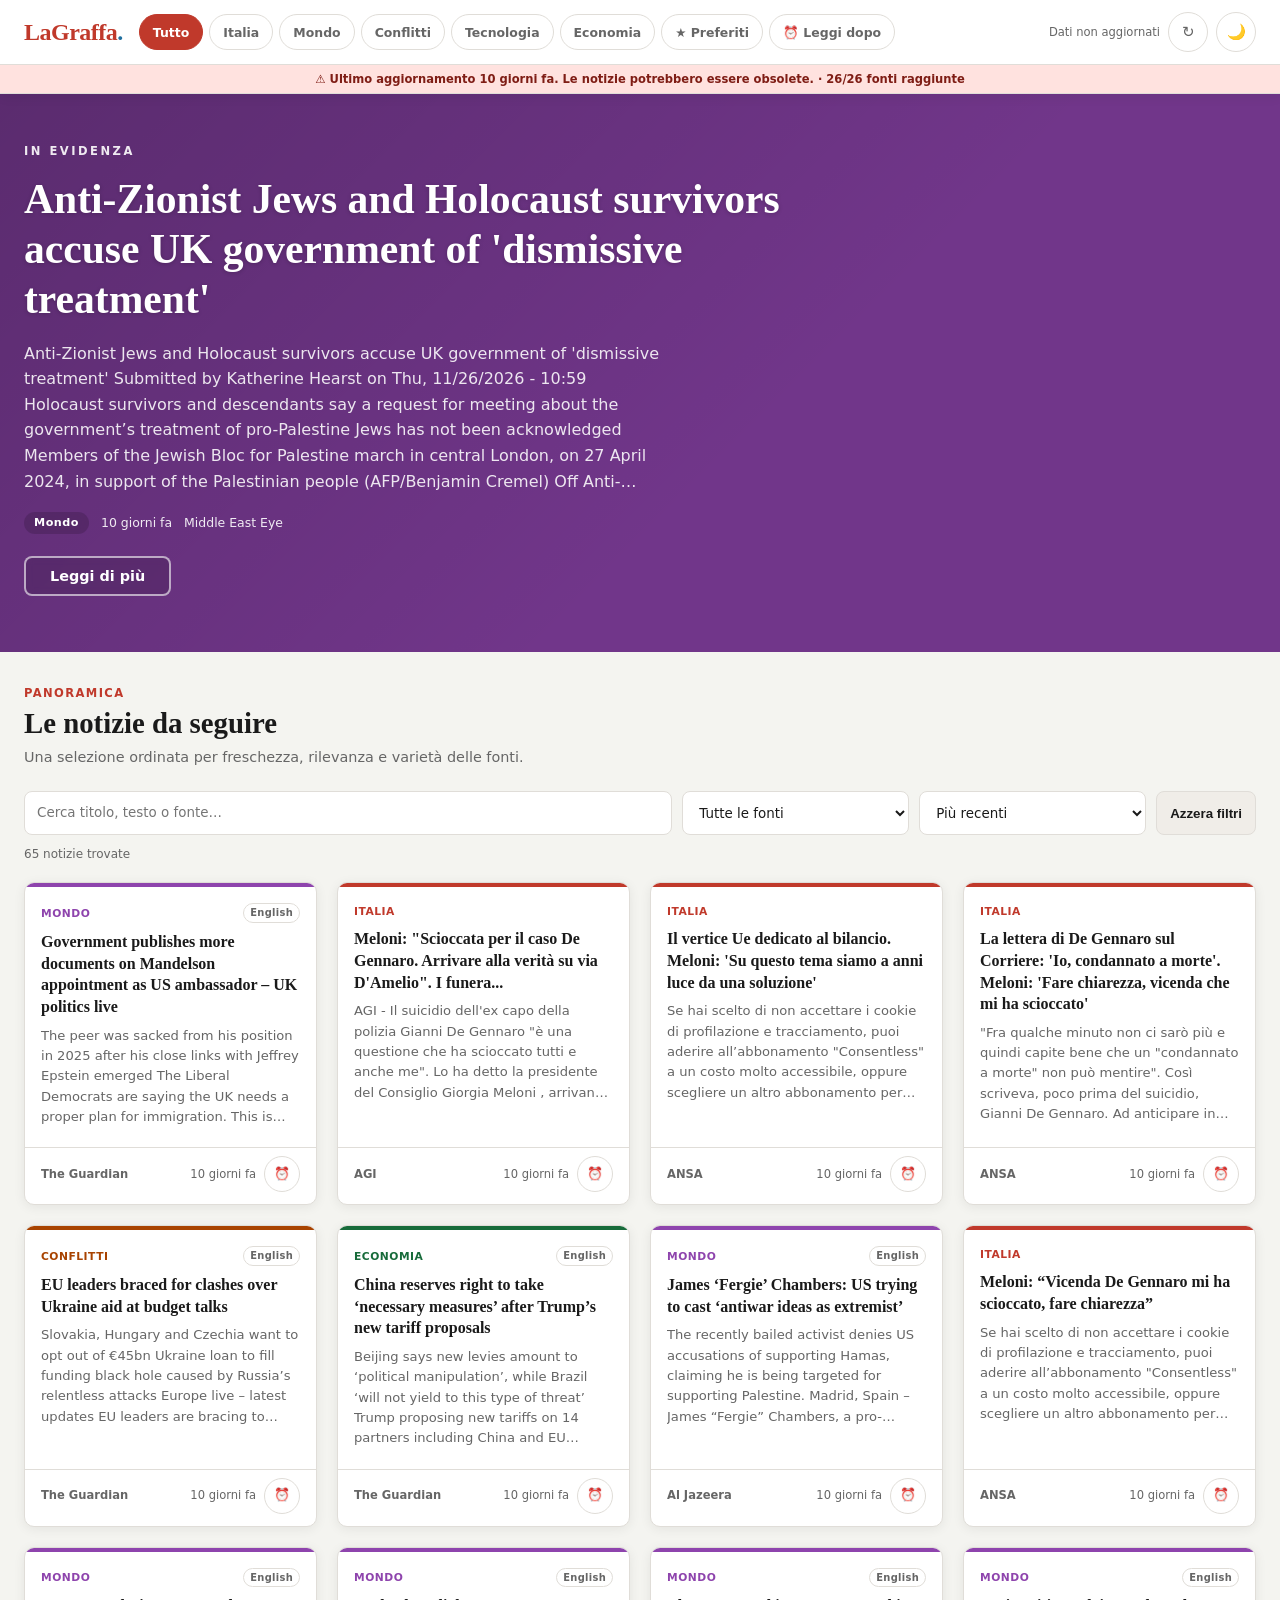
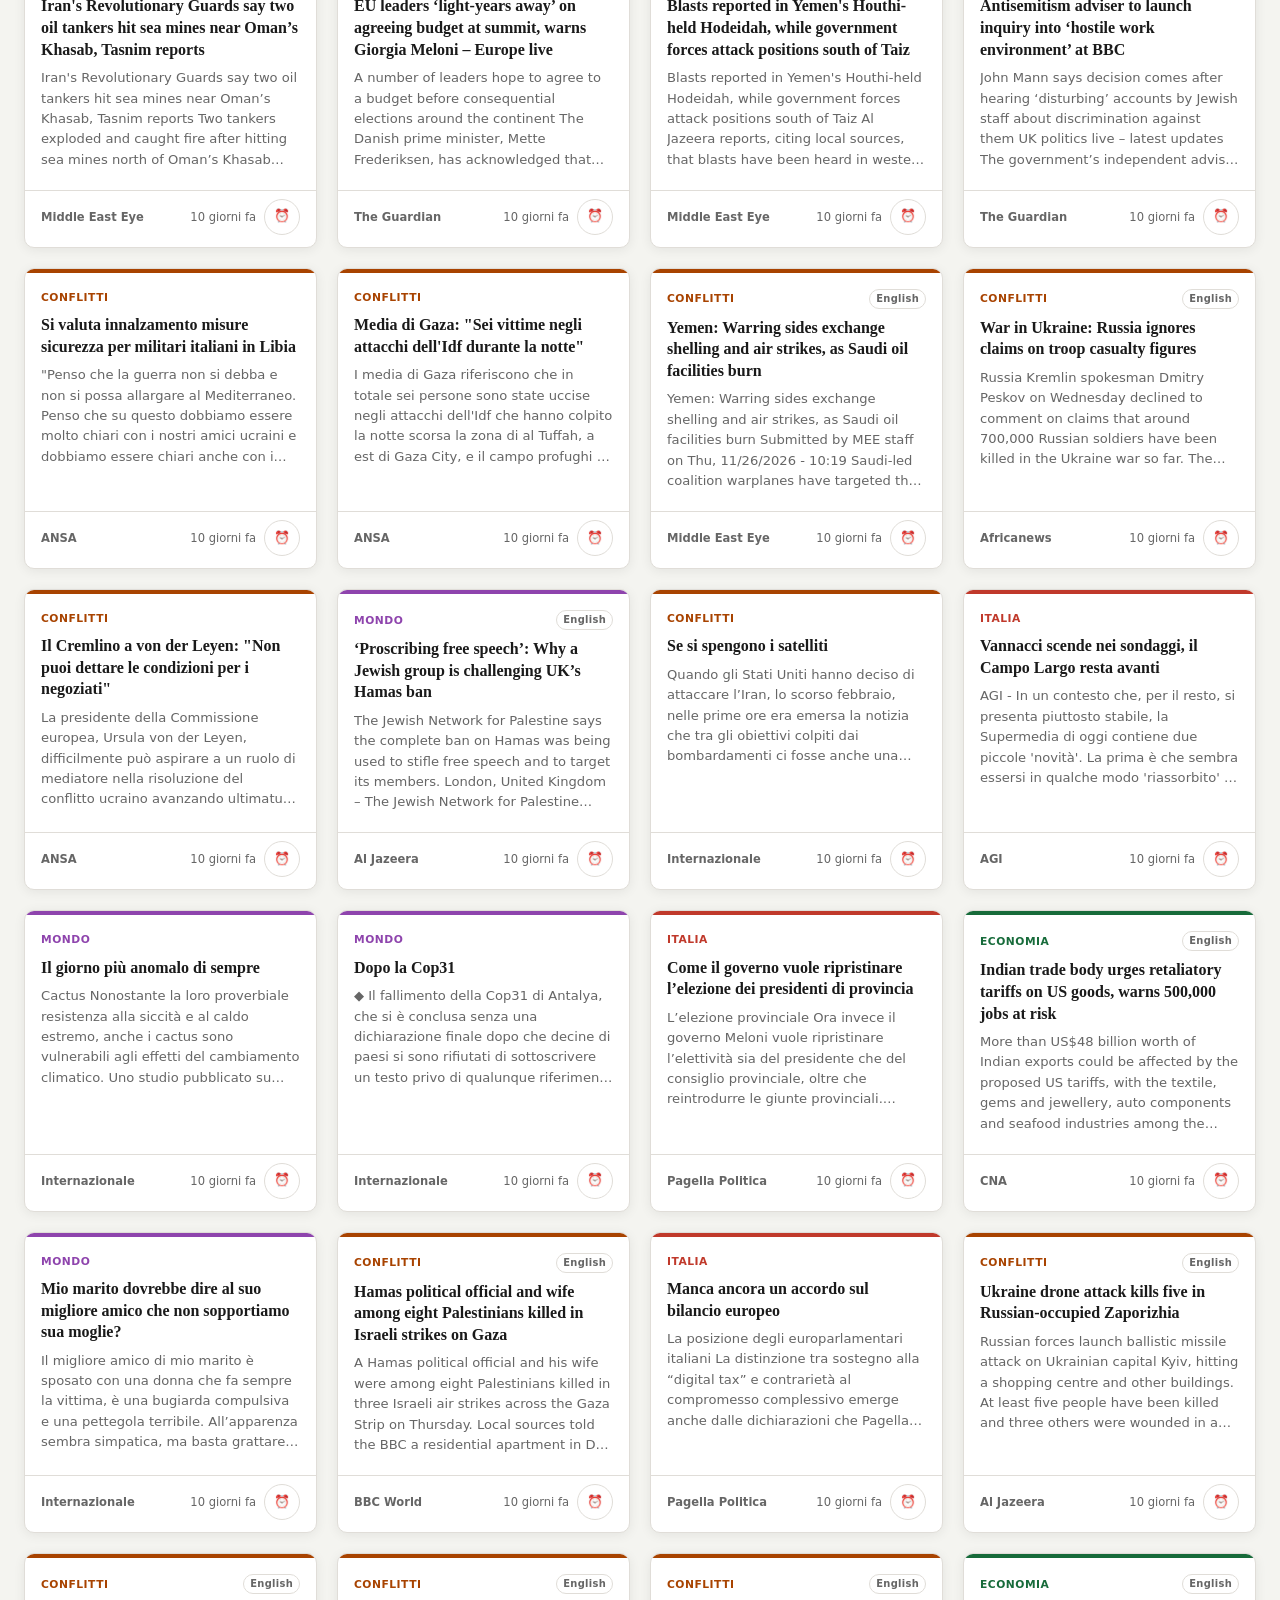
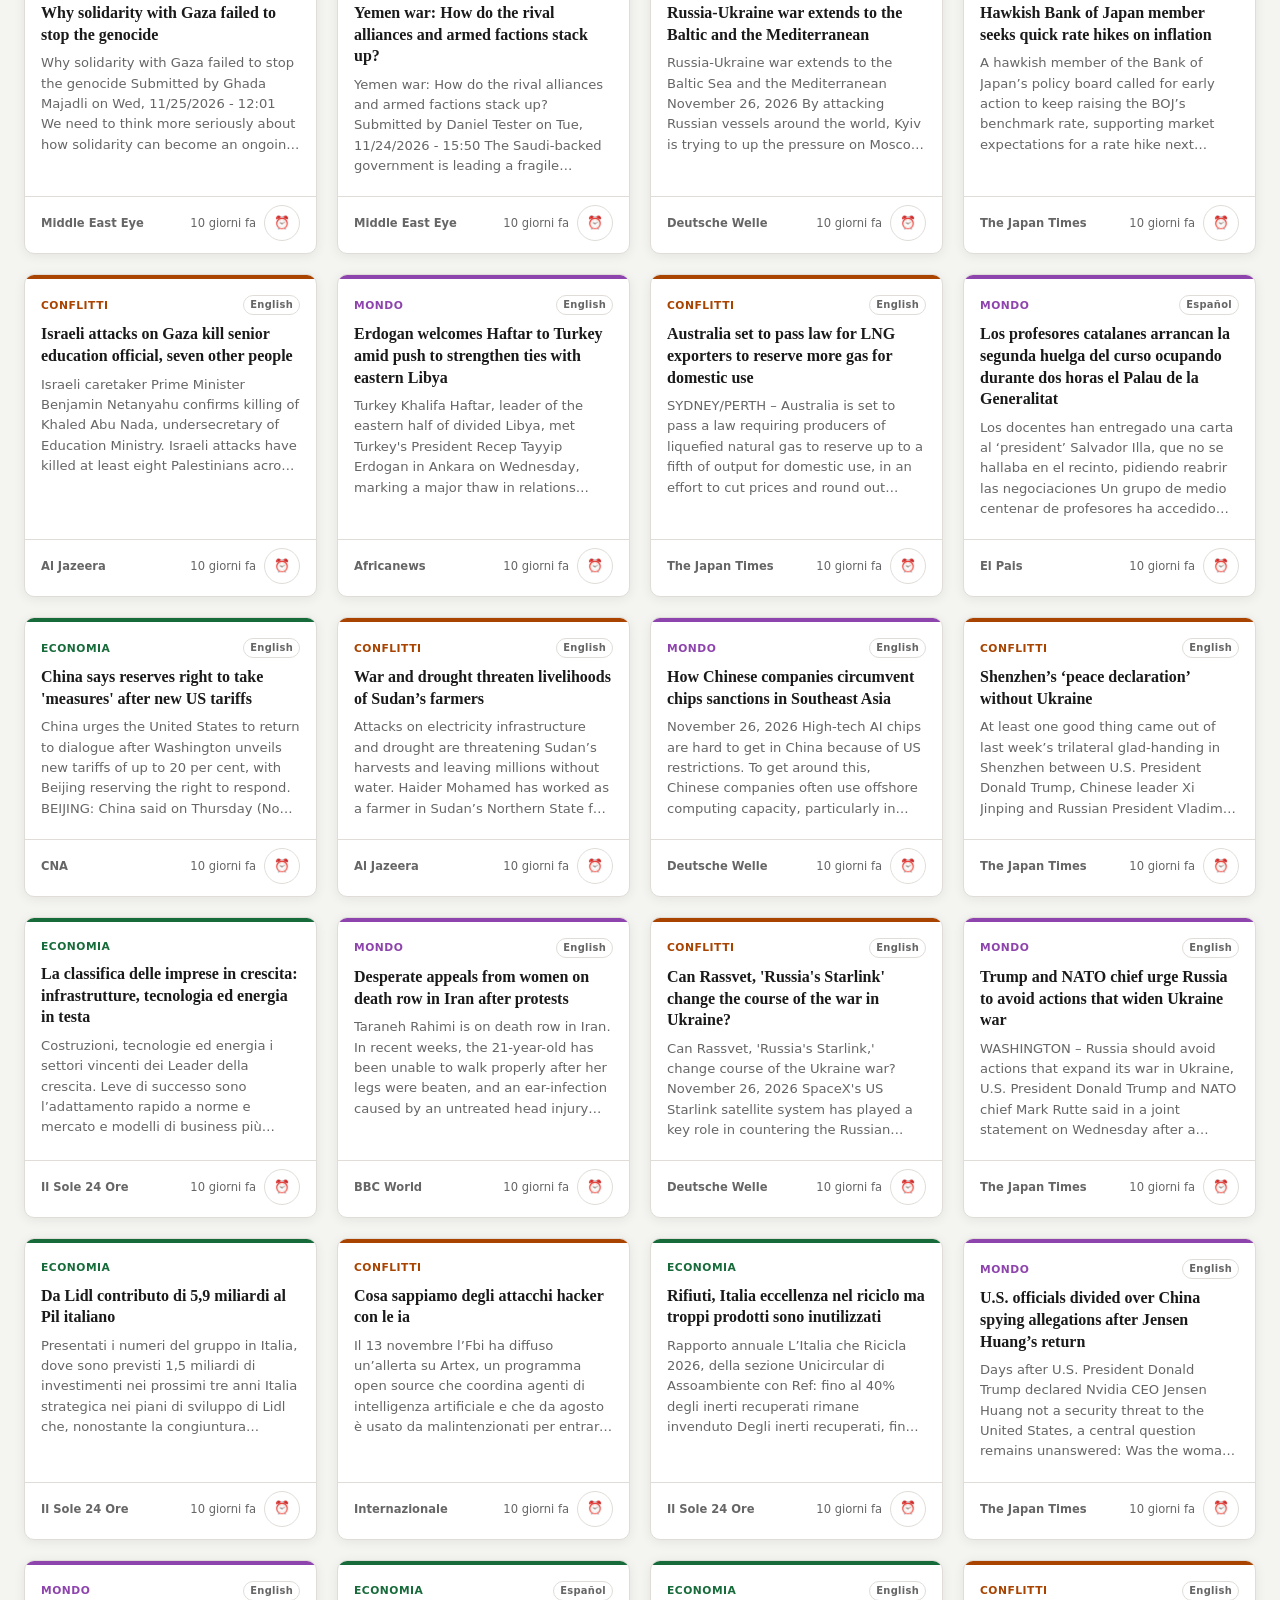
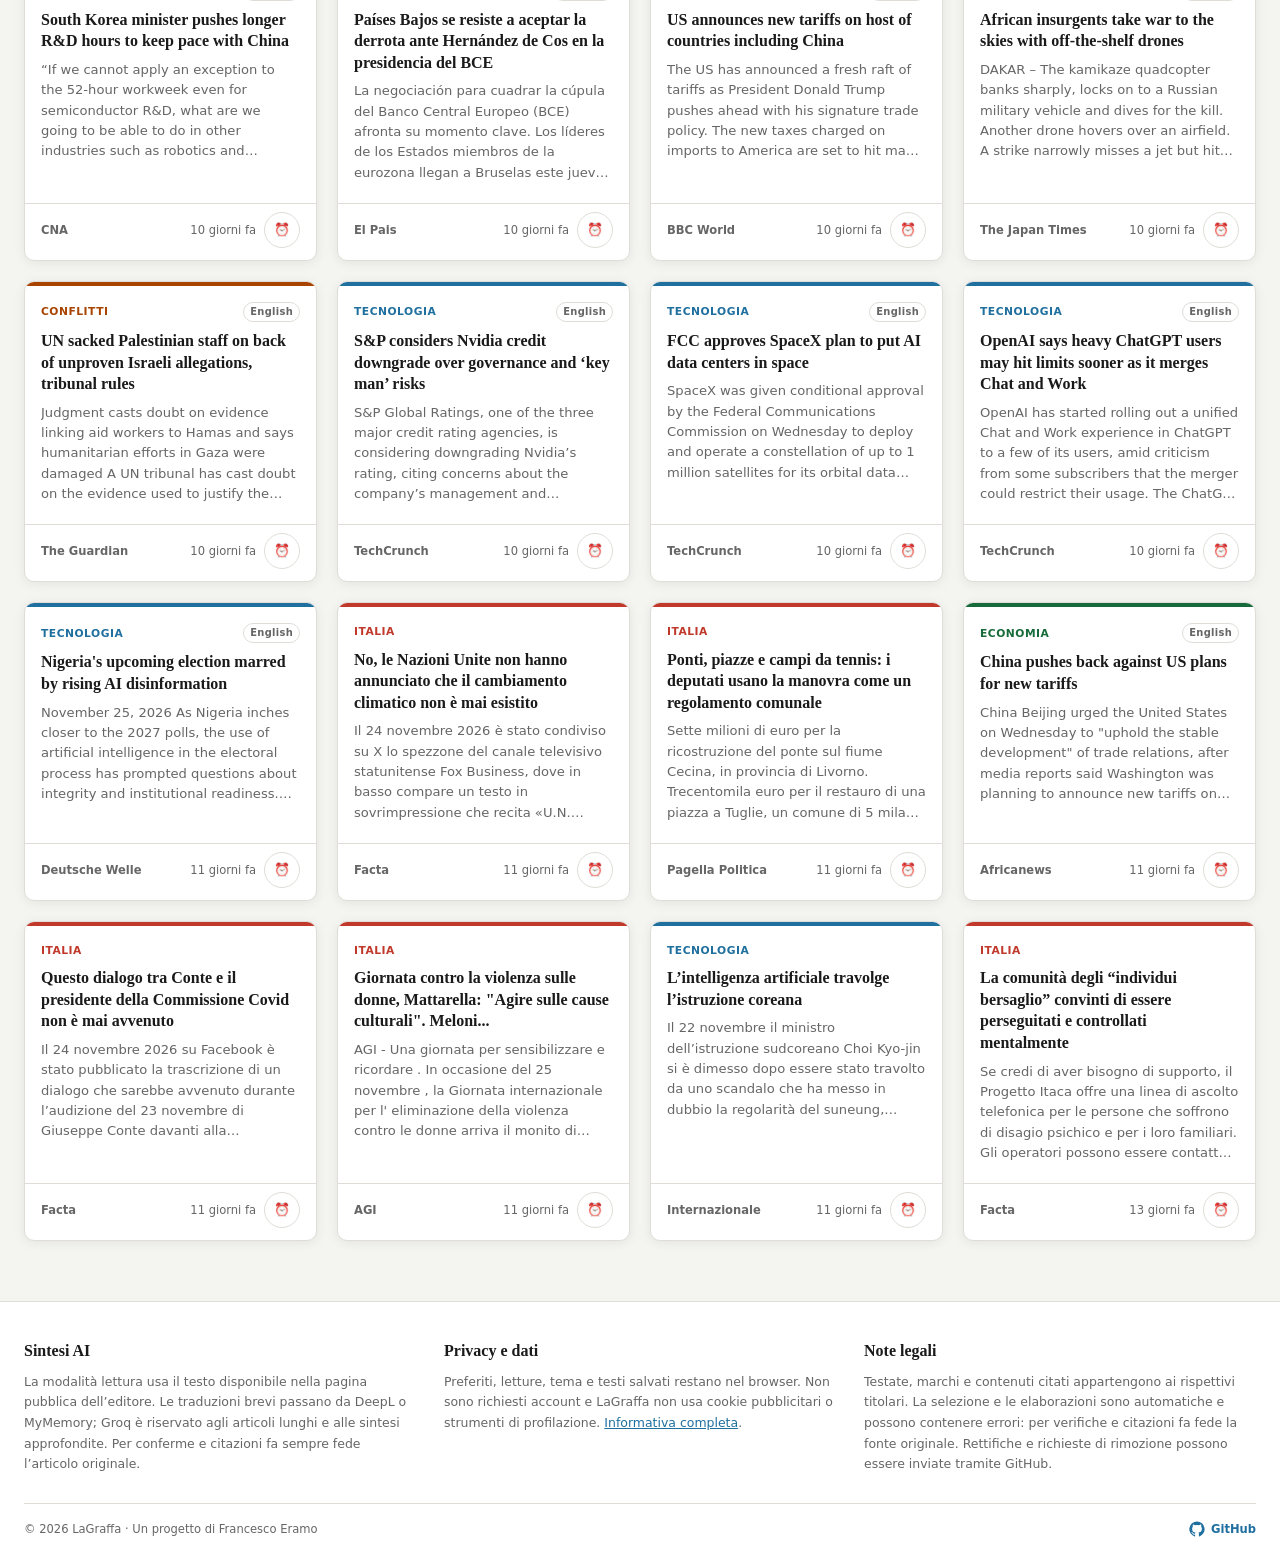
==== commit 93031bd4: "chore: aggiornamento automatico notizie RSS [skip ci]" ====
--- a/index.html
+++ b/index.html
@@ -161,7 +161,7 @@
 
   <div class="toast" id="toast" role="status" aria-live="polite" aria-atomic="true"></div>
 
-  <script src="news.js?t=1795661395"></script>
+  <script src="news.js?t=1795695825"></script>
   <script src="app.js?v=6"></script>
   <script src="refresh.js?v=1"></script>
 </body>
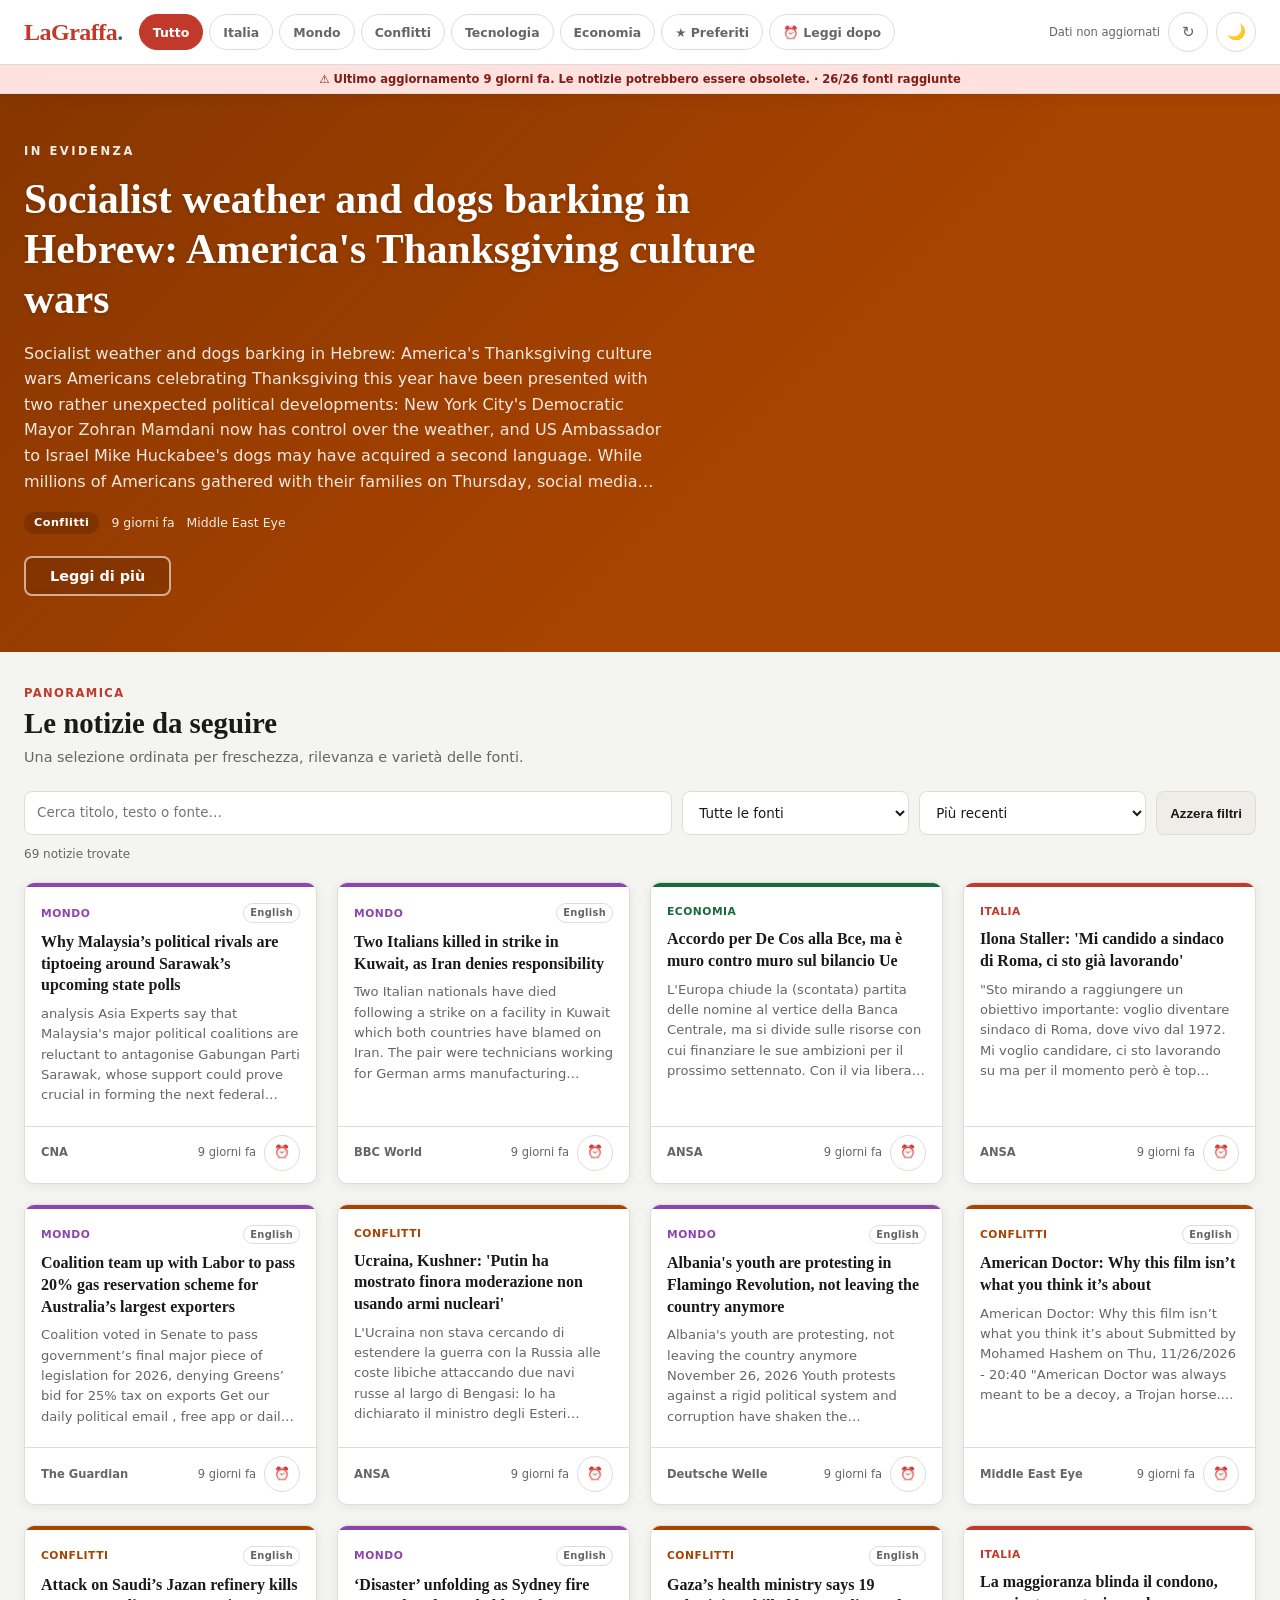
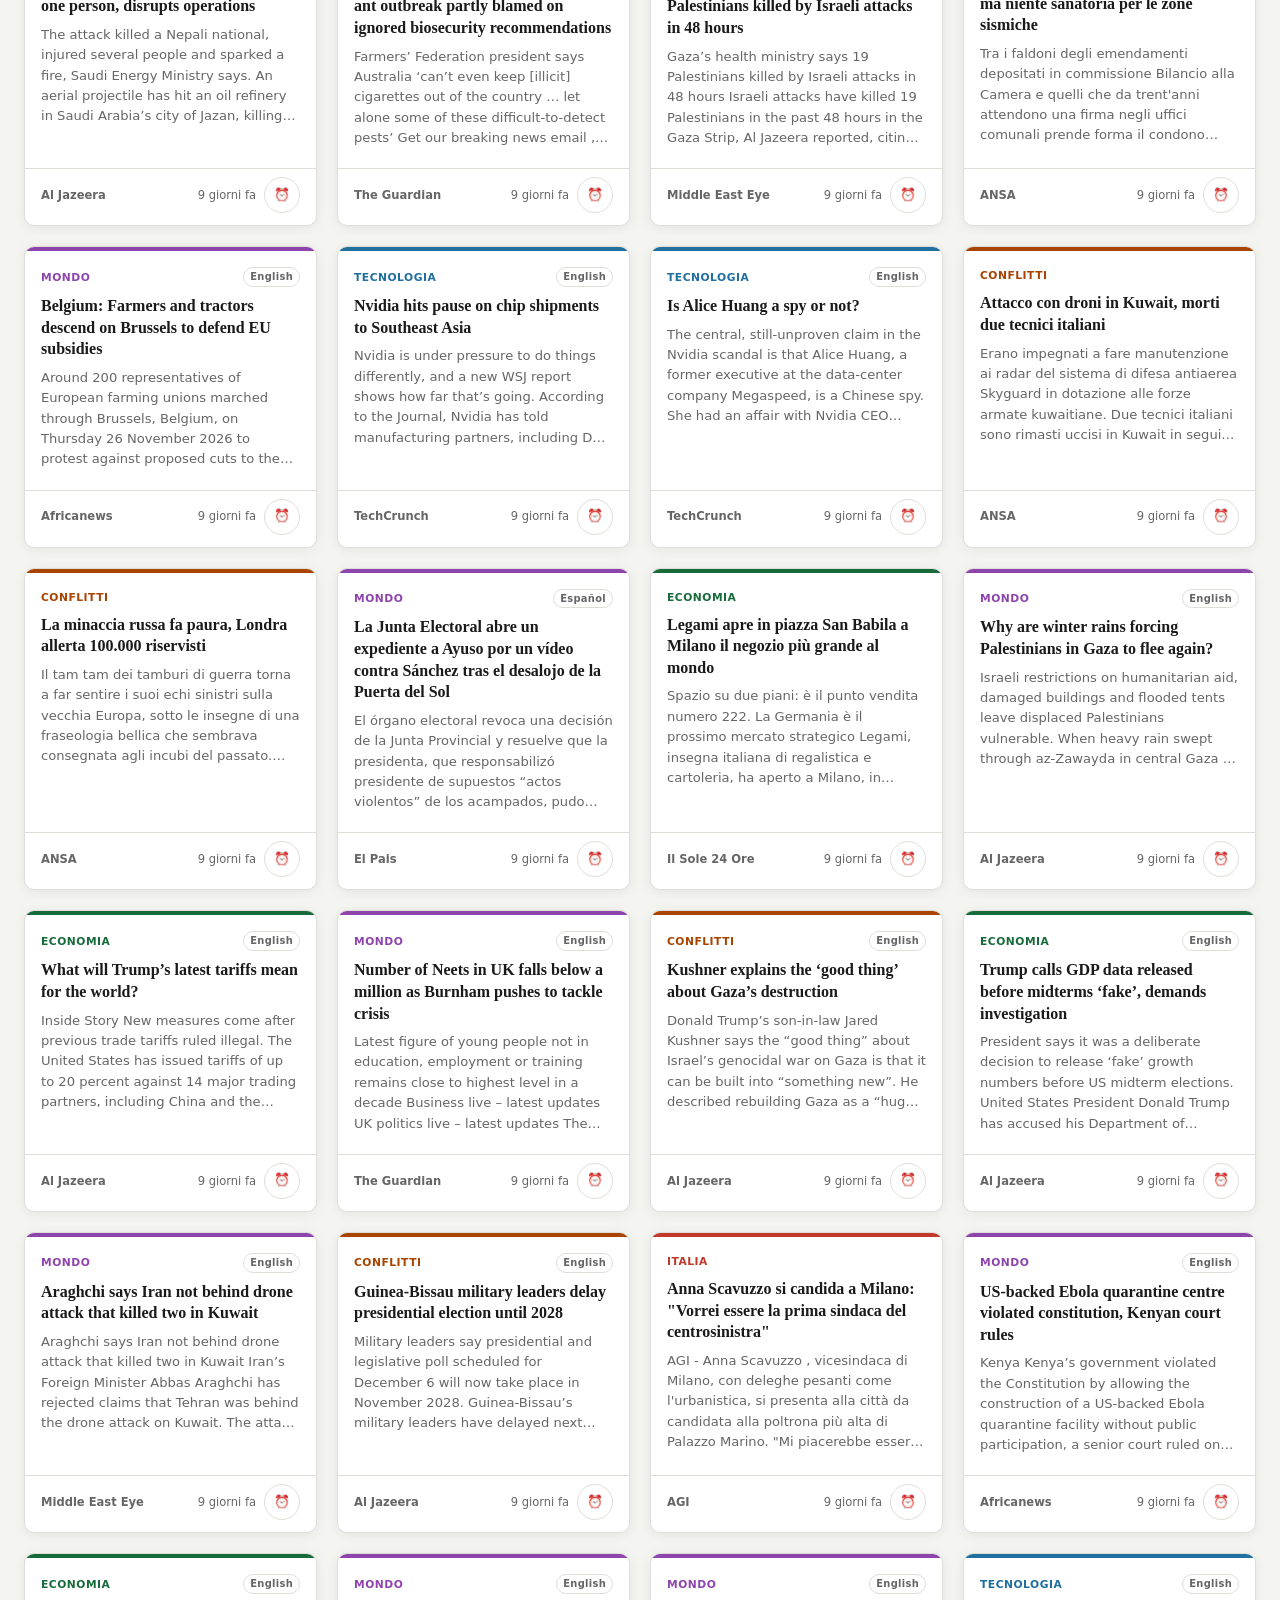
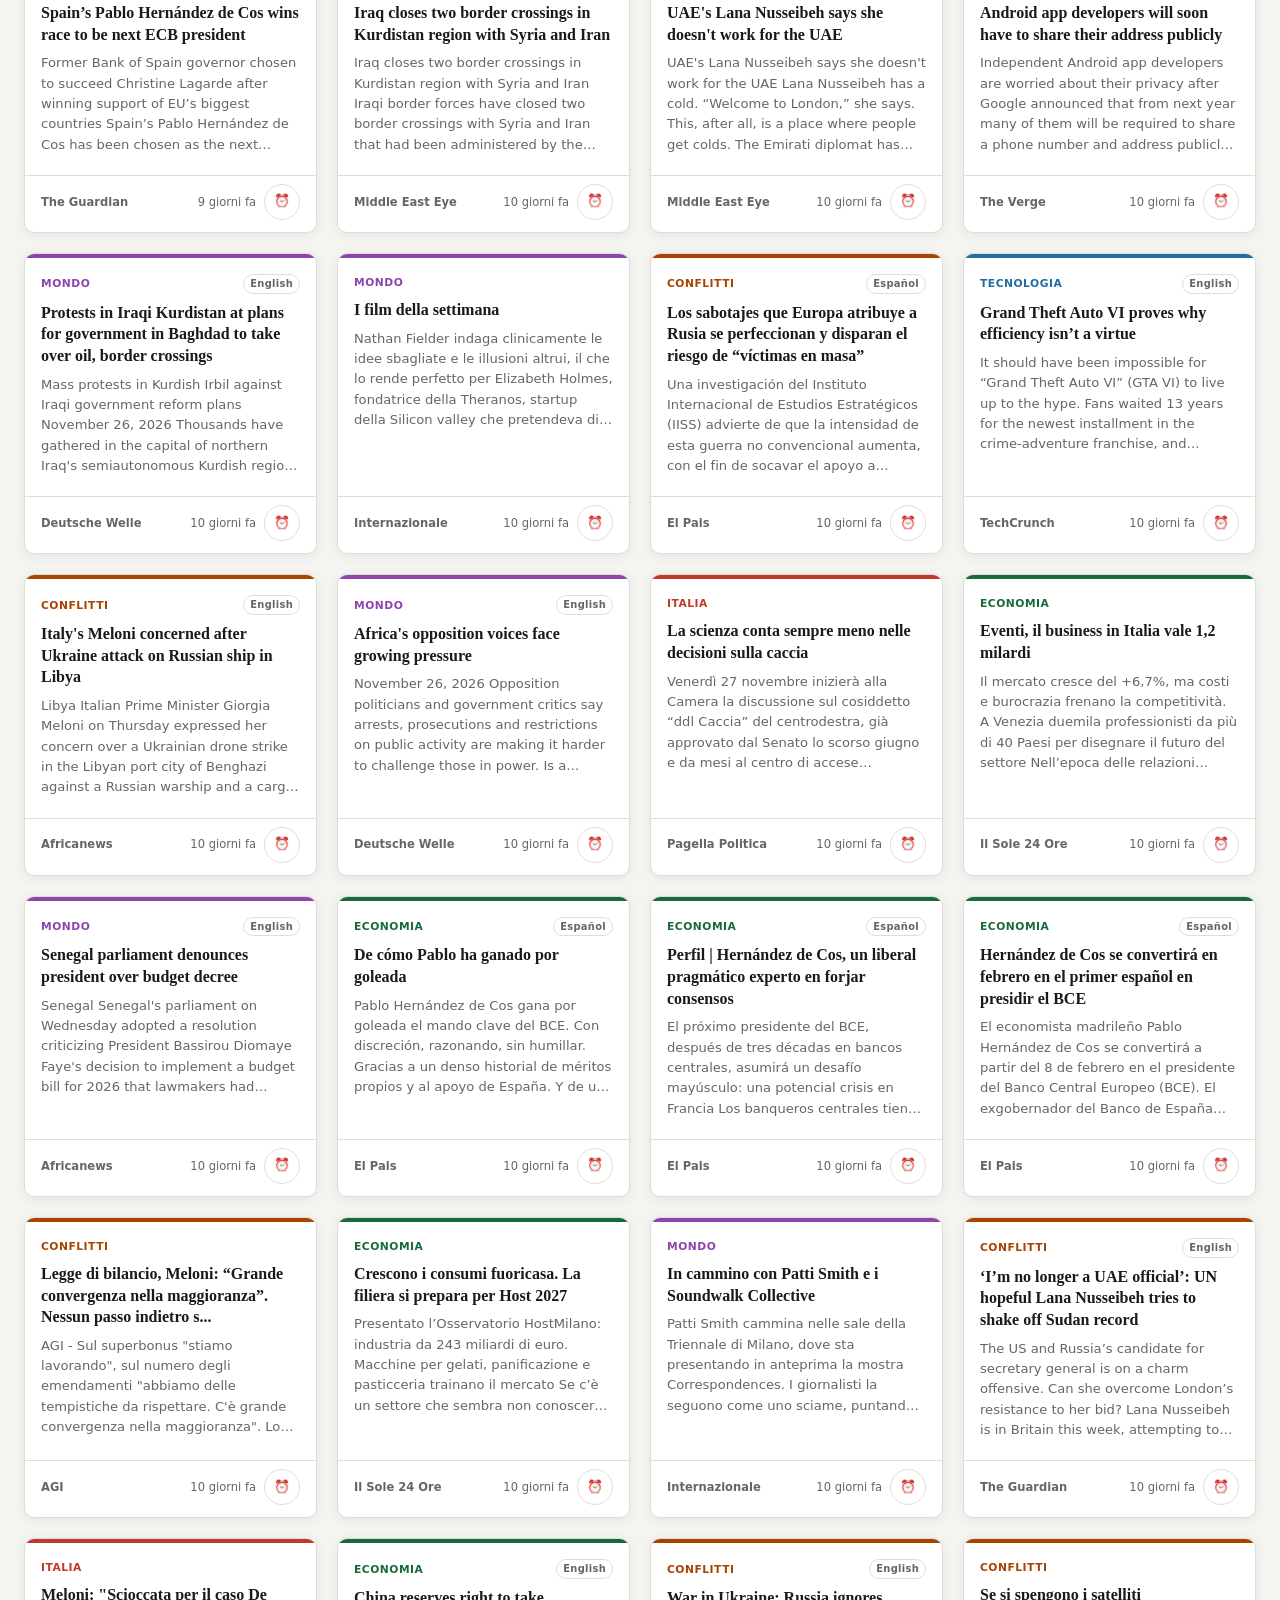
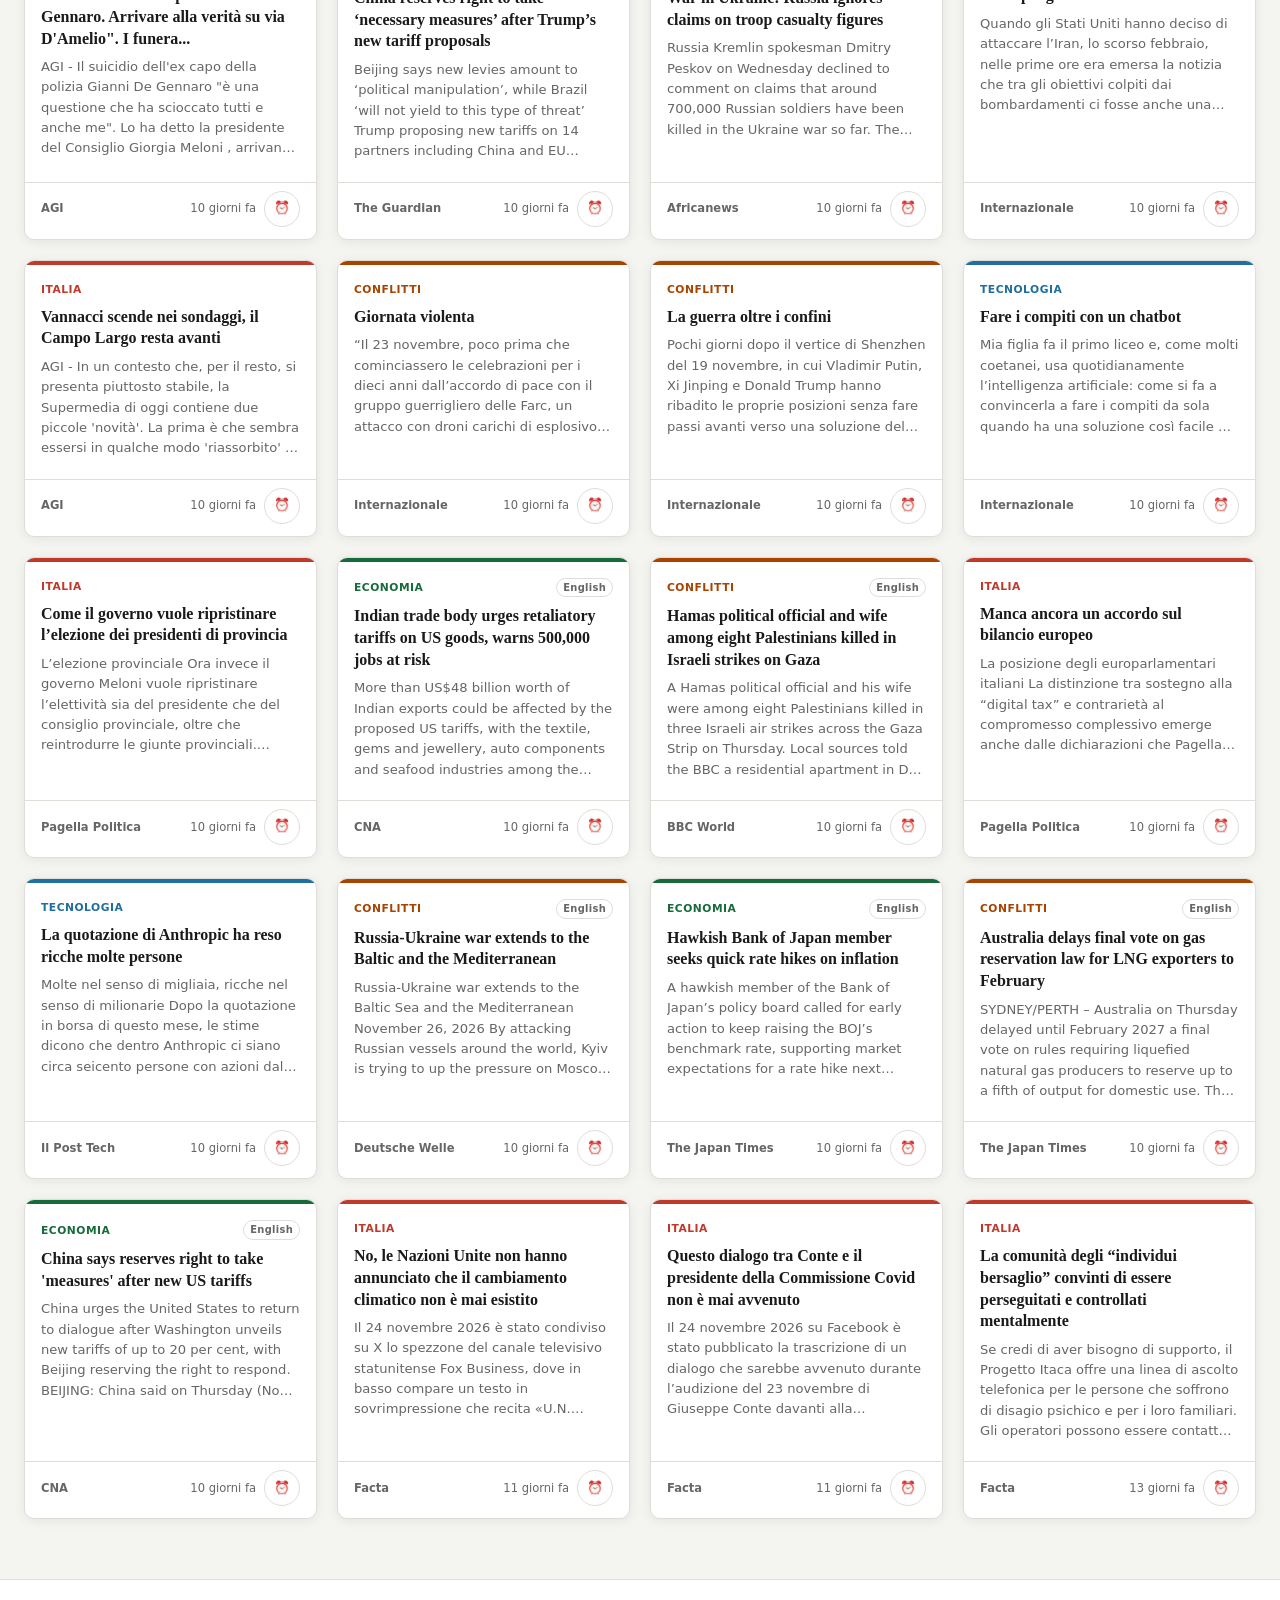
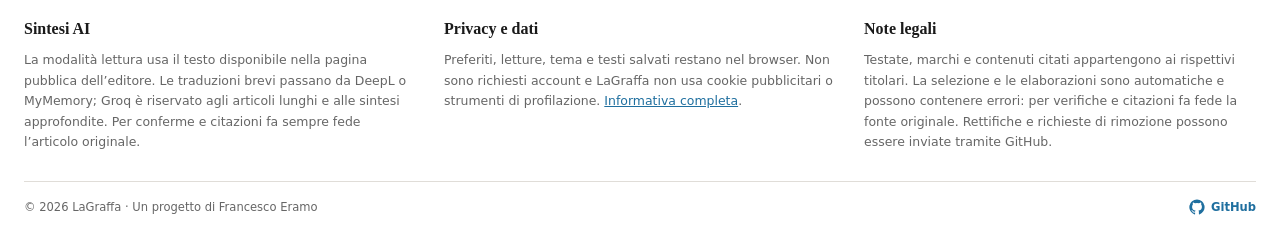
==== commit 25bfb792: "chore: aggiornamento automatico notizie RSS [skip ci]" ====
--- a/index.html
+++ b/index.html
@@ -161,7 +161,7 @@
 
   <div class="toast" id="toast" role="status" aria-live="polite" aria-atomic="true"></div>
 
-  <script src="news.js?t=1795695825"></script>
+  <script src="news.js?t=1795731538"></script>
   <script src="app.js?v=6"></script>
   <script src="refresh.js?v=1"></script>
 </body>
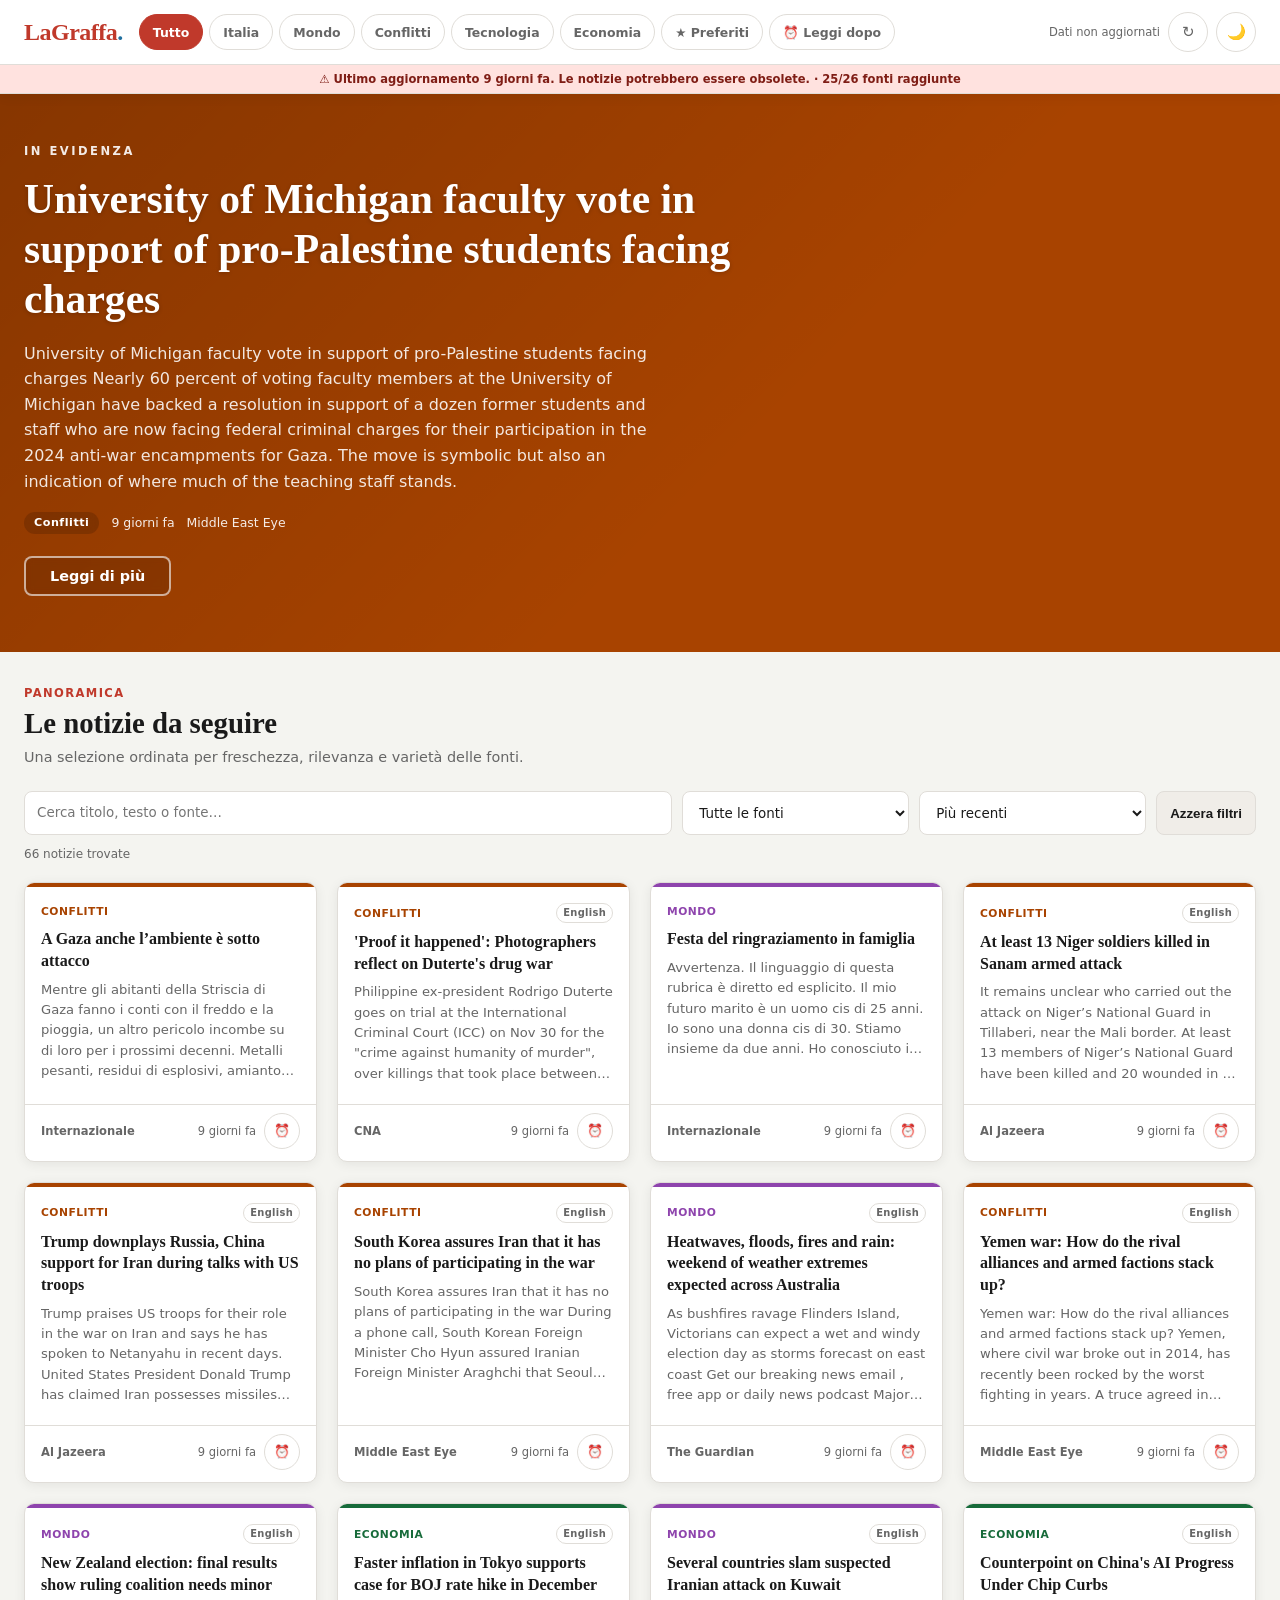
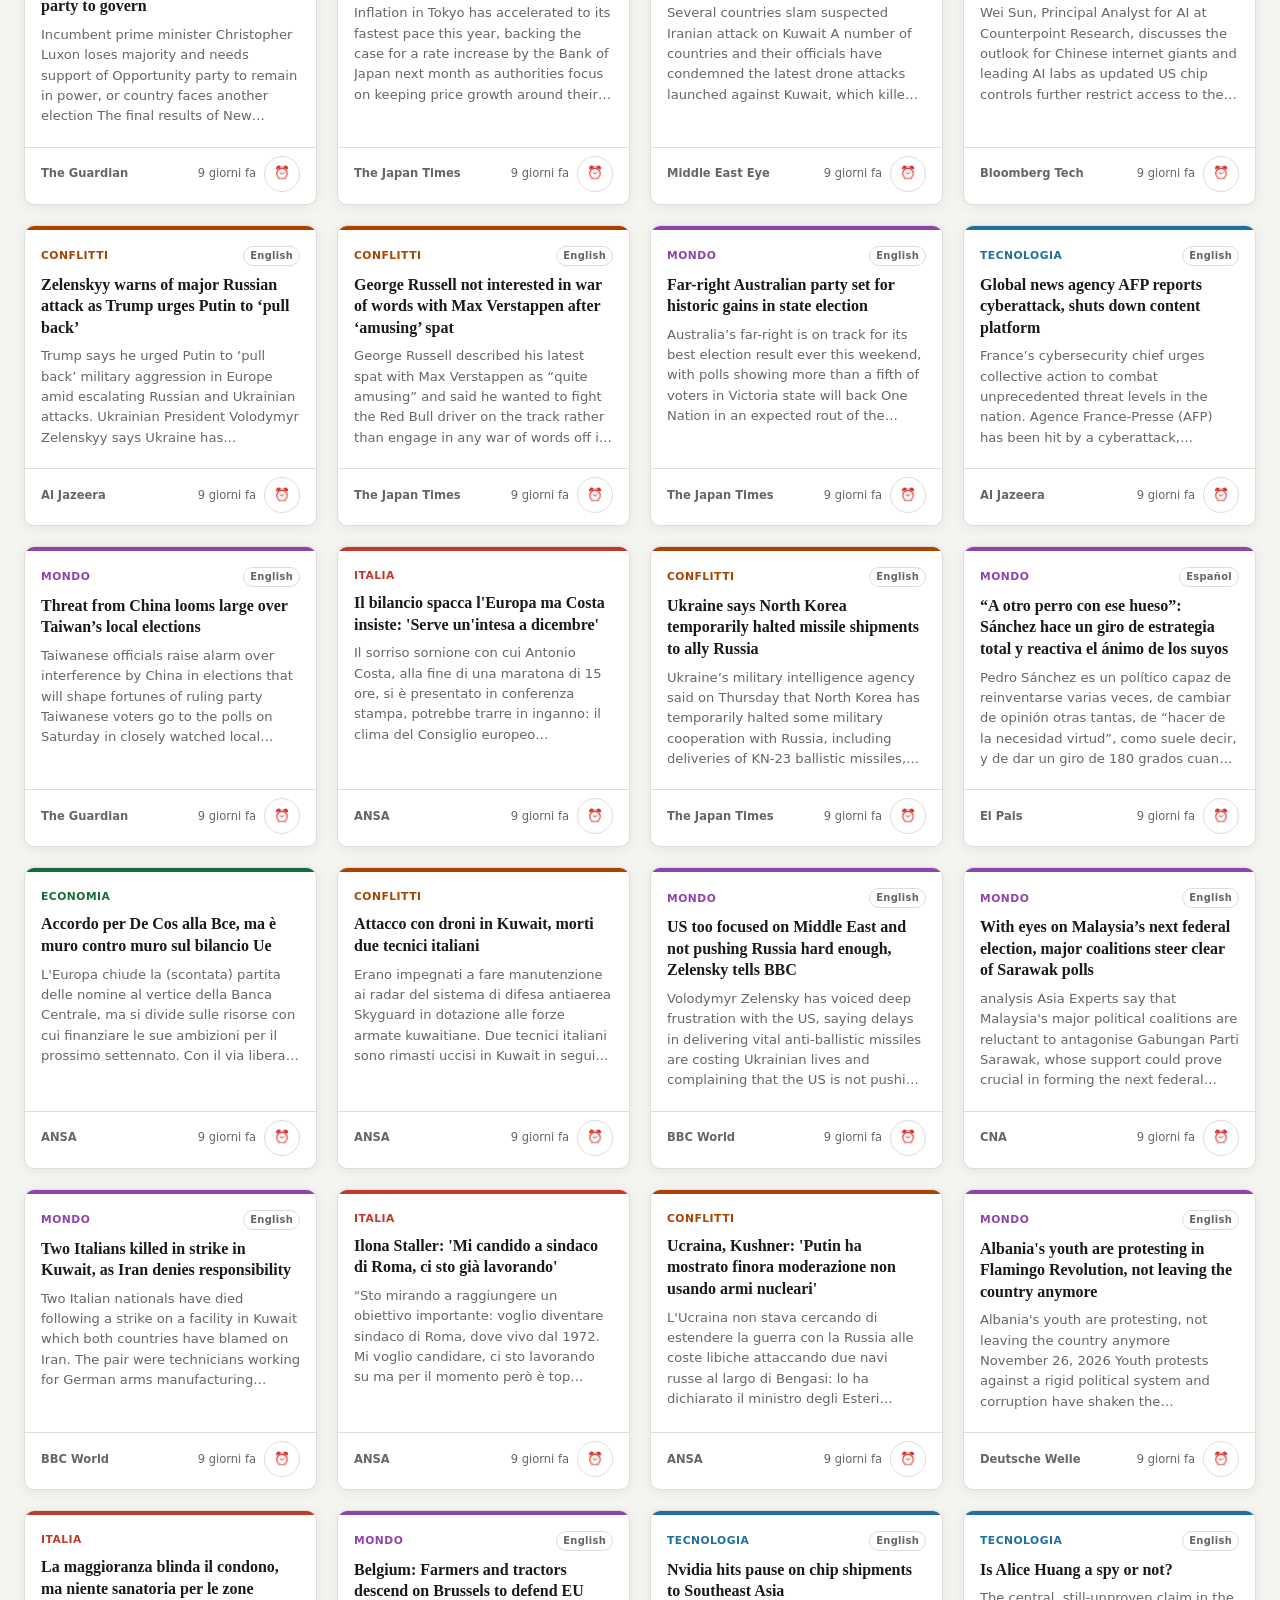
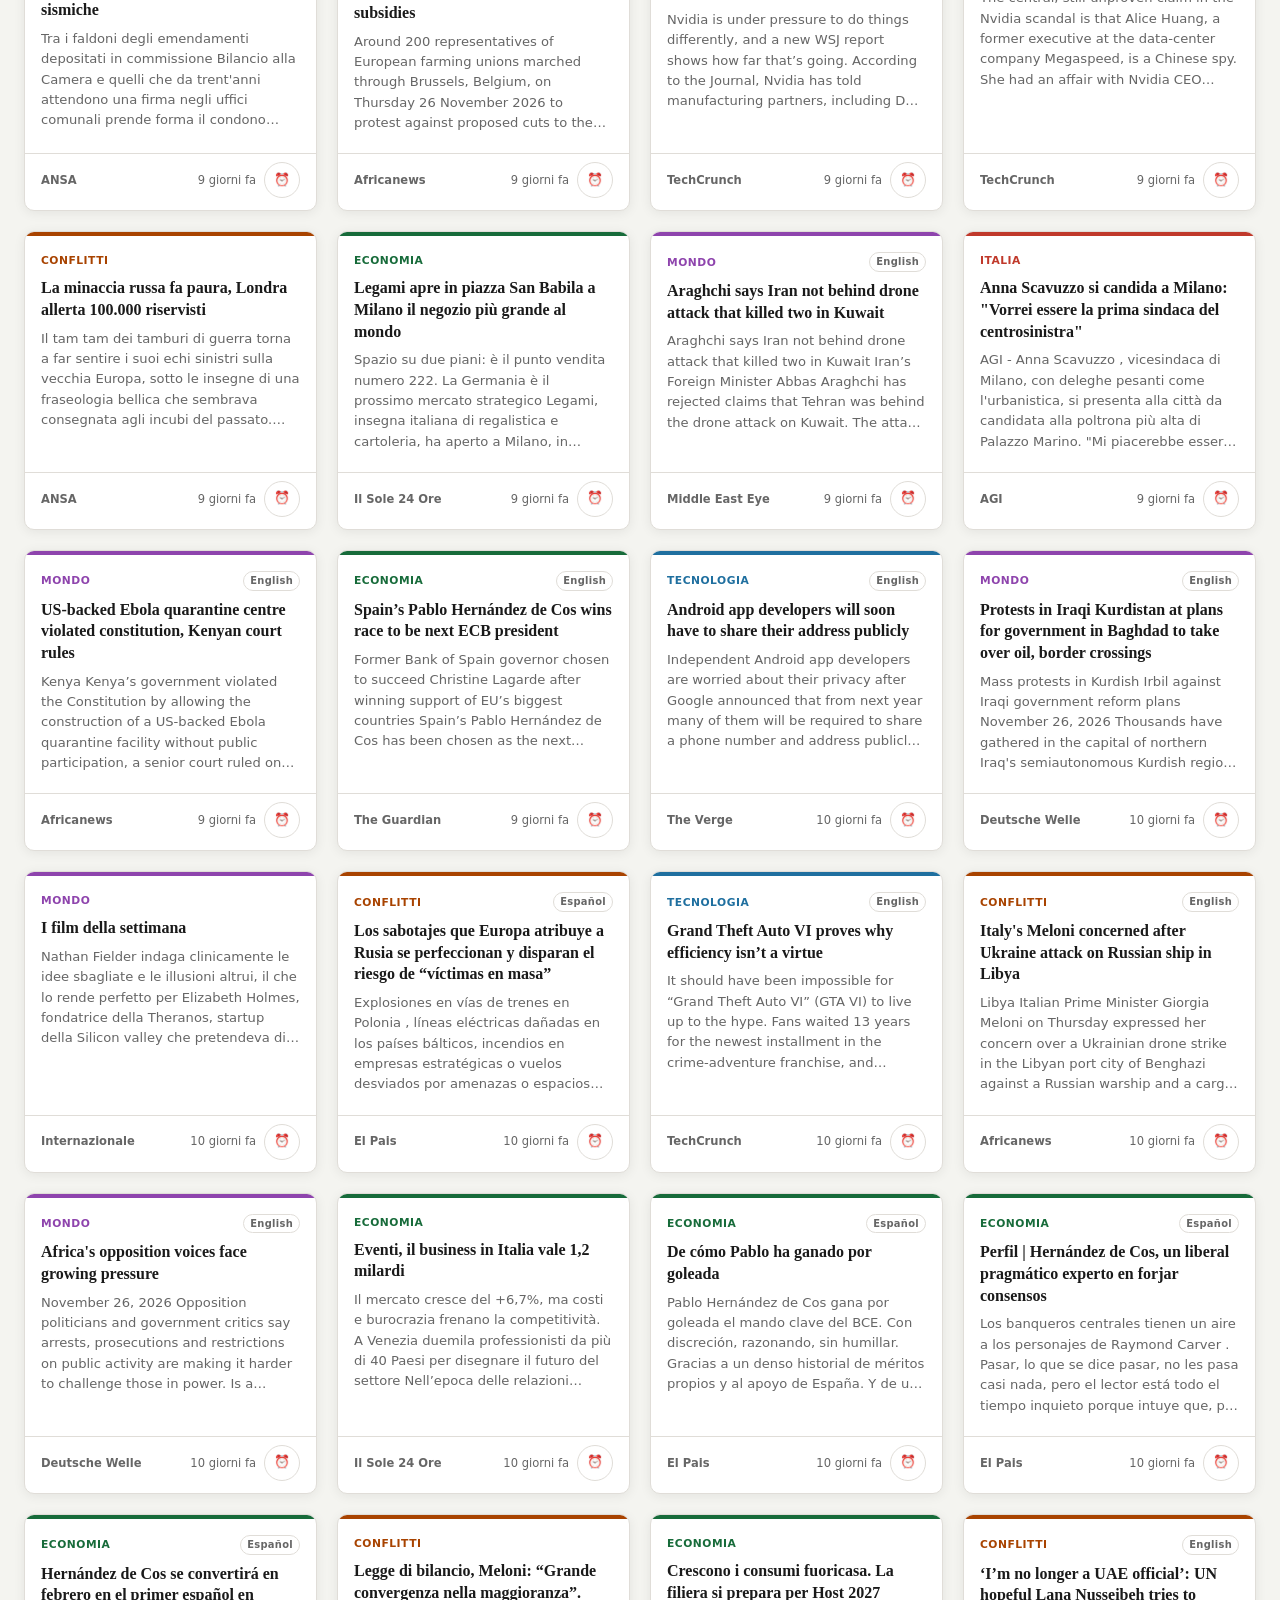
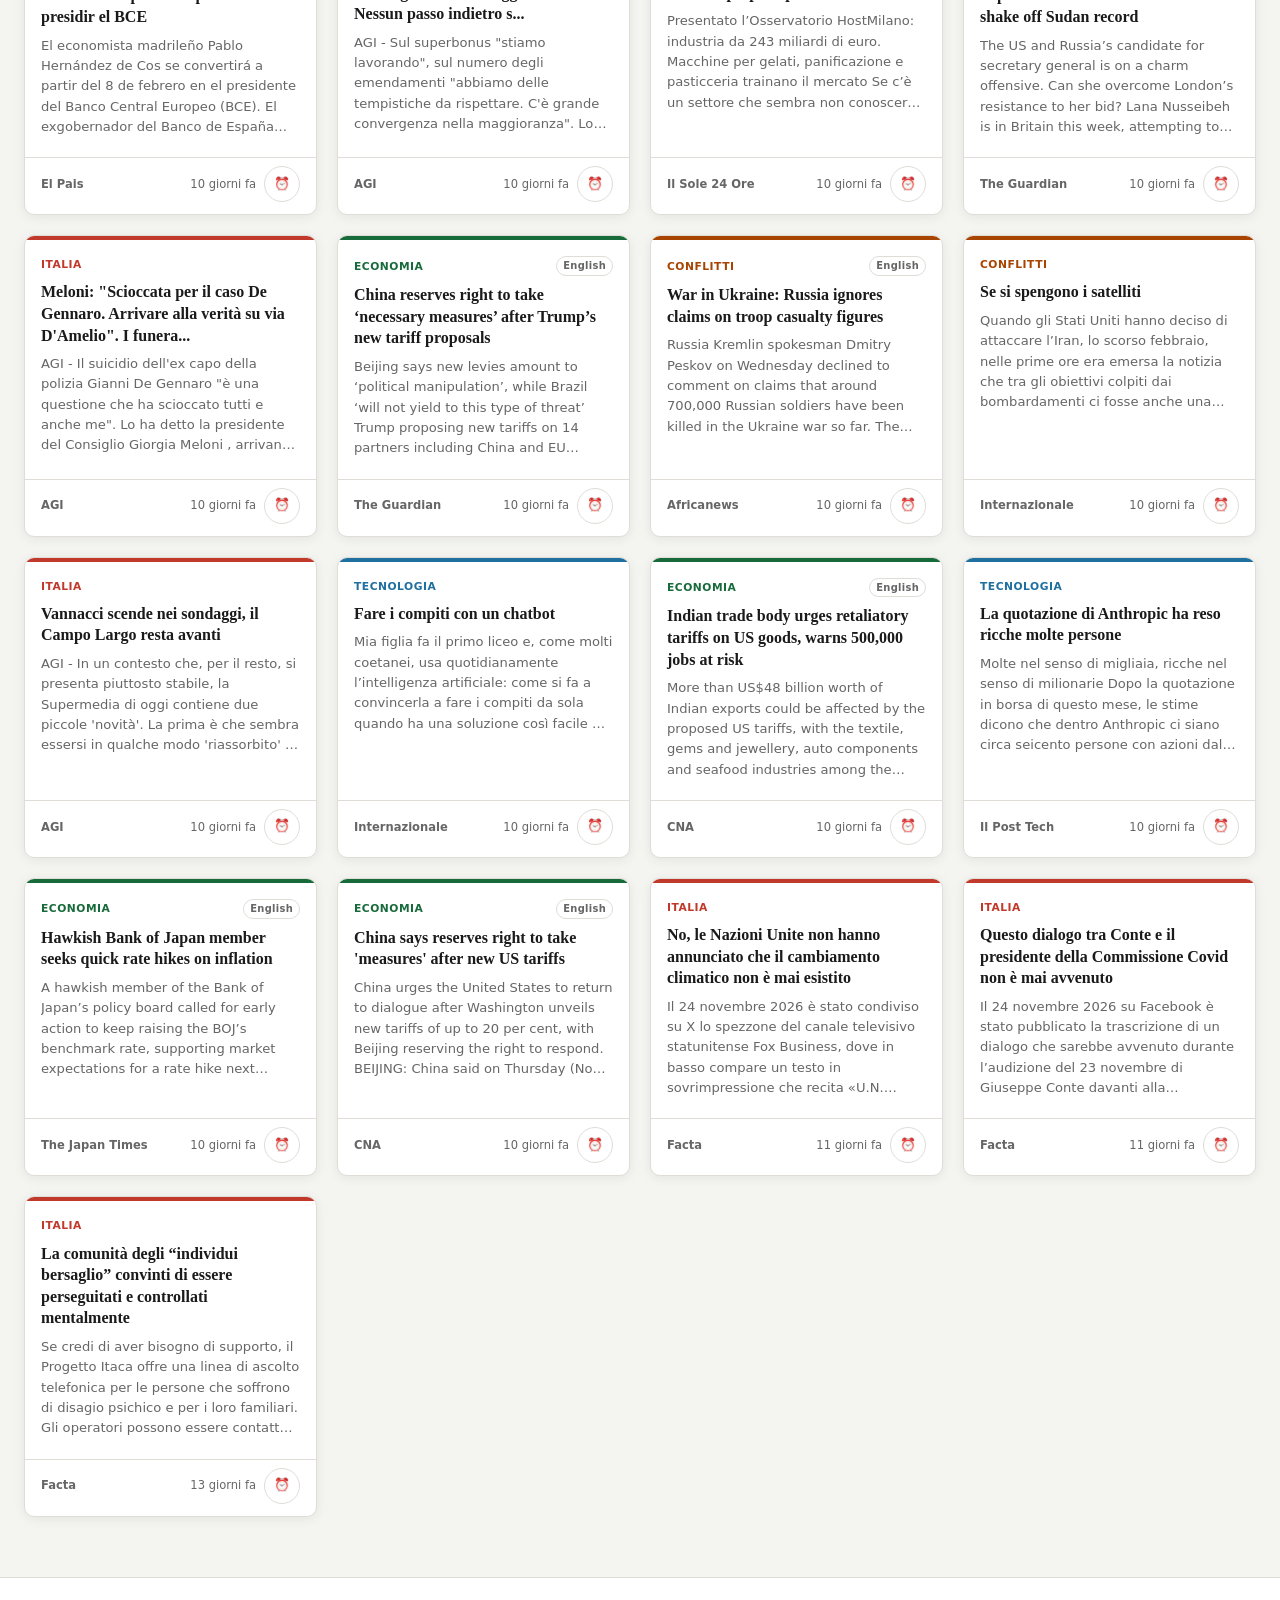
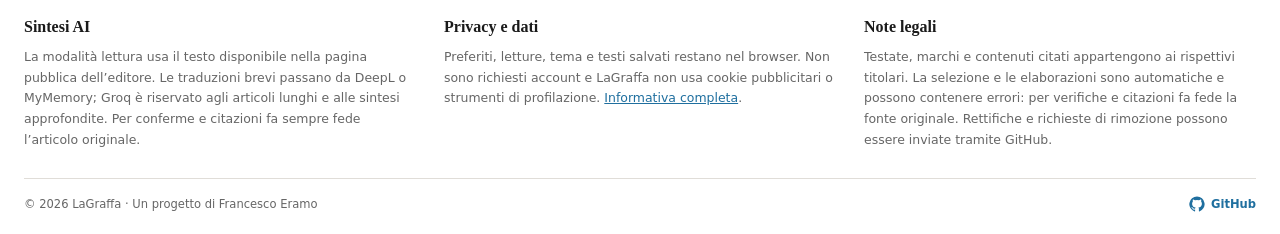
==== commit 04ef4f6f: "chore: aggiornamento automatico notizie RSS [skip ci]" ====
--- a/index.html
+++ b/index.html
@@ -161,7 +161,7 @@
 
   <div class="toast" id="toast" role="status" aria-live="polite" aria-atomic="true"></div>
 
-  <script src="news.js?t=1795731538"></script>
+  <script src="news.js?t=1795755602"></script>
   <script src="app.js?v=6"></script>
   <script src="refresh.js?v=1"></script>
 </body>
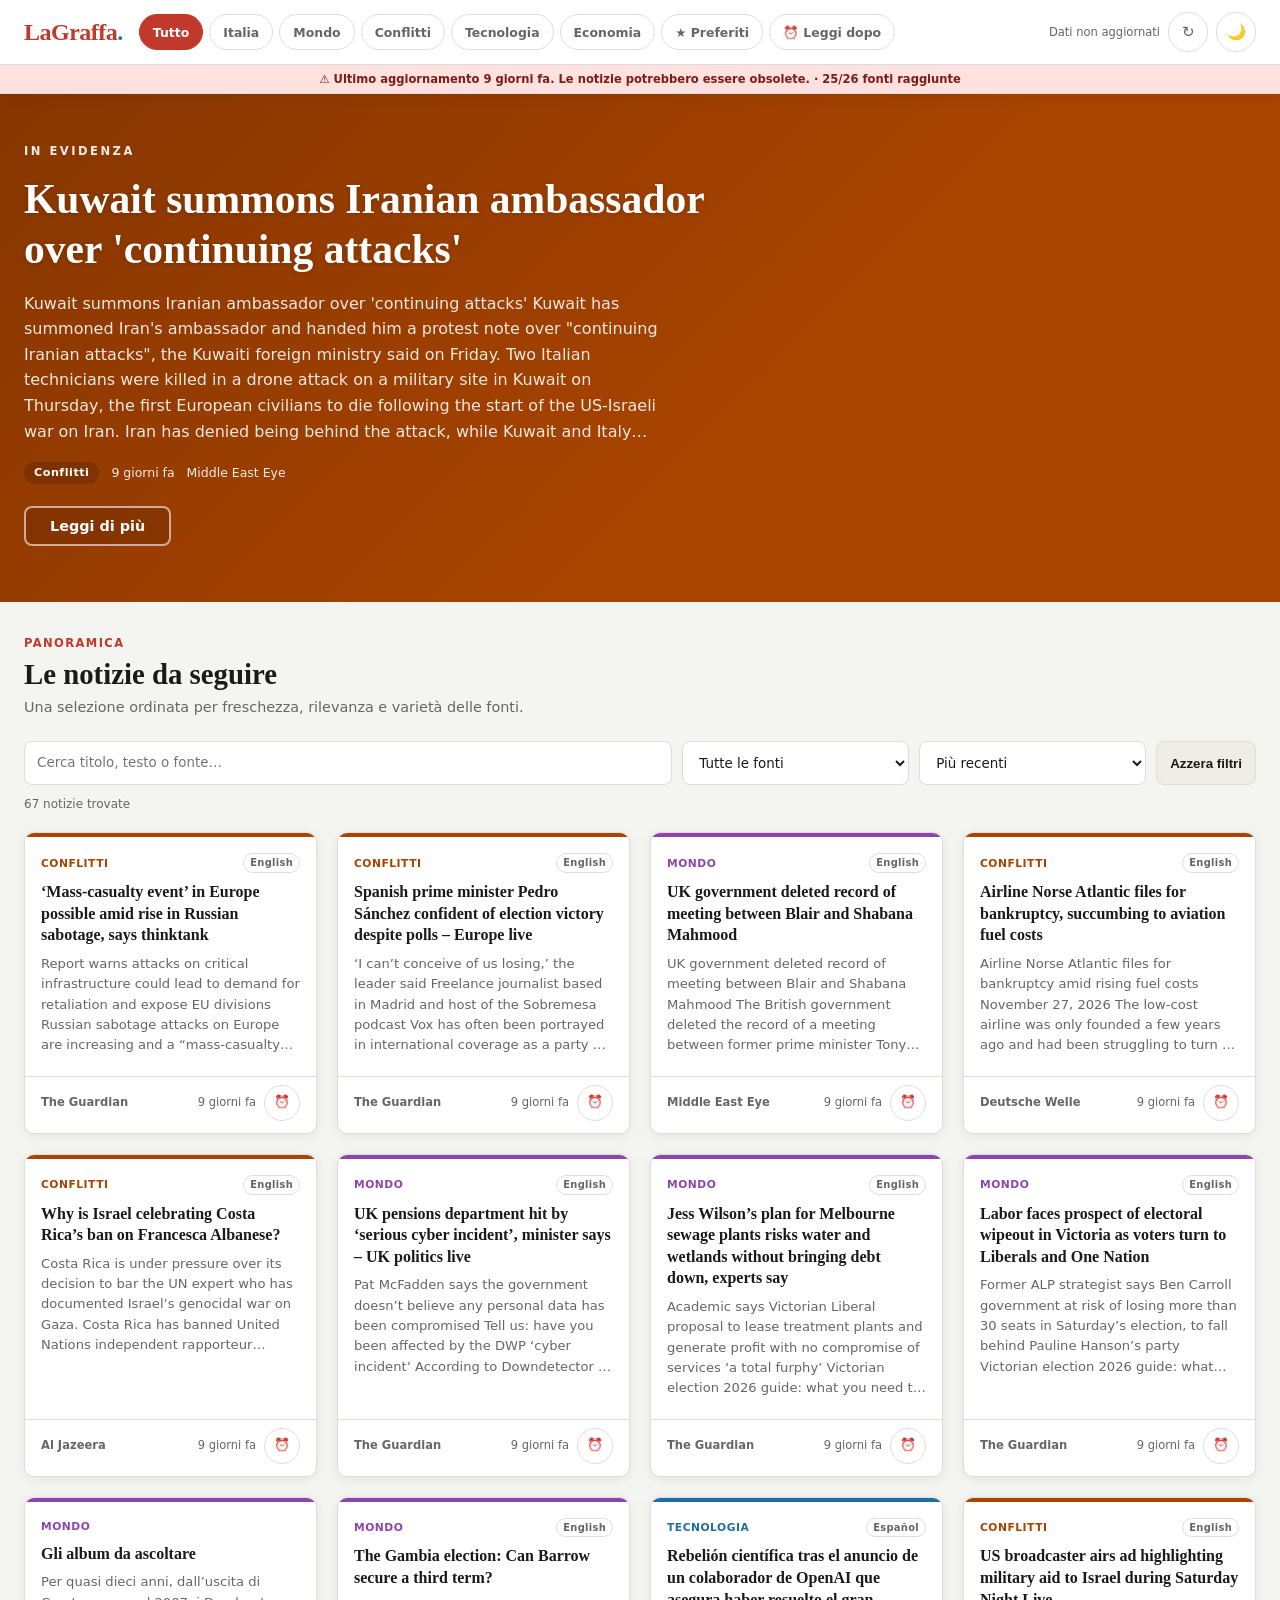
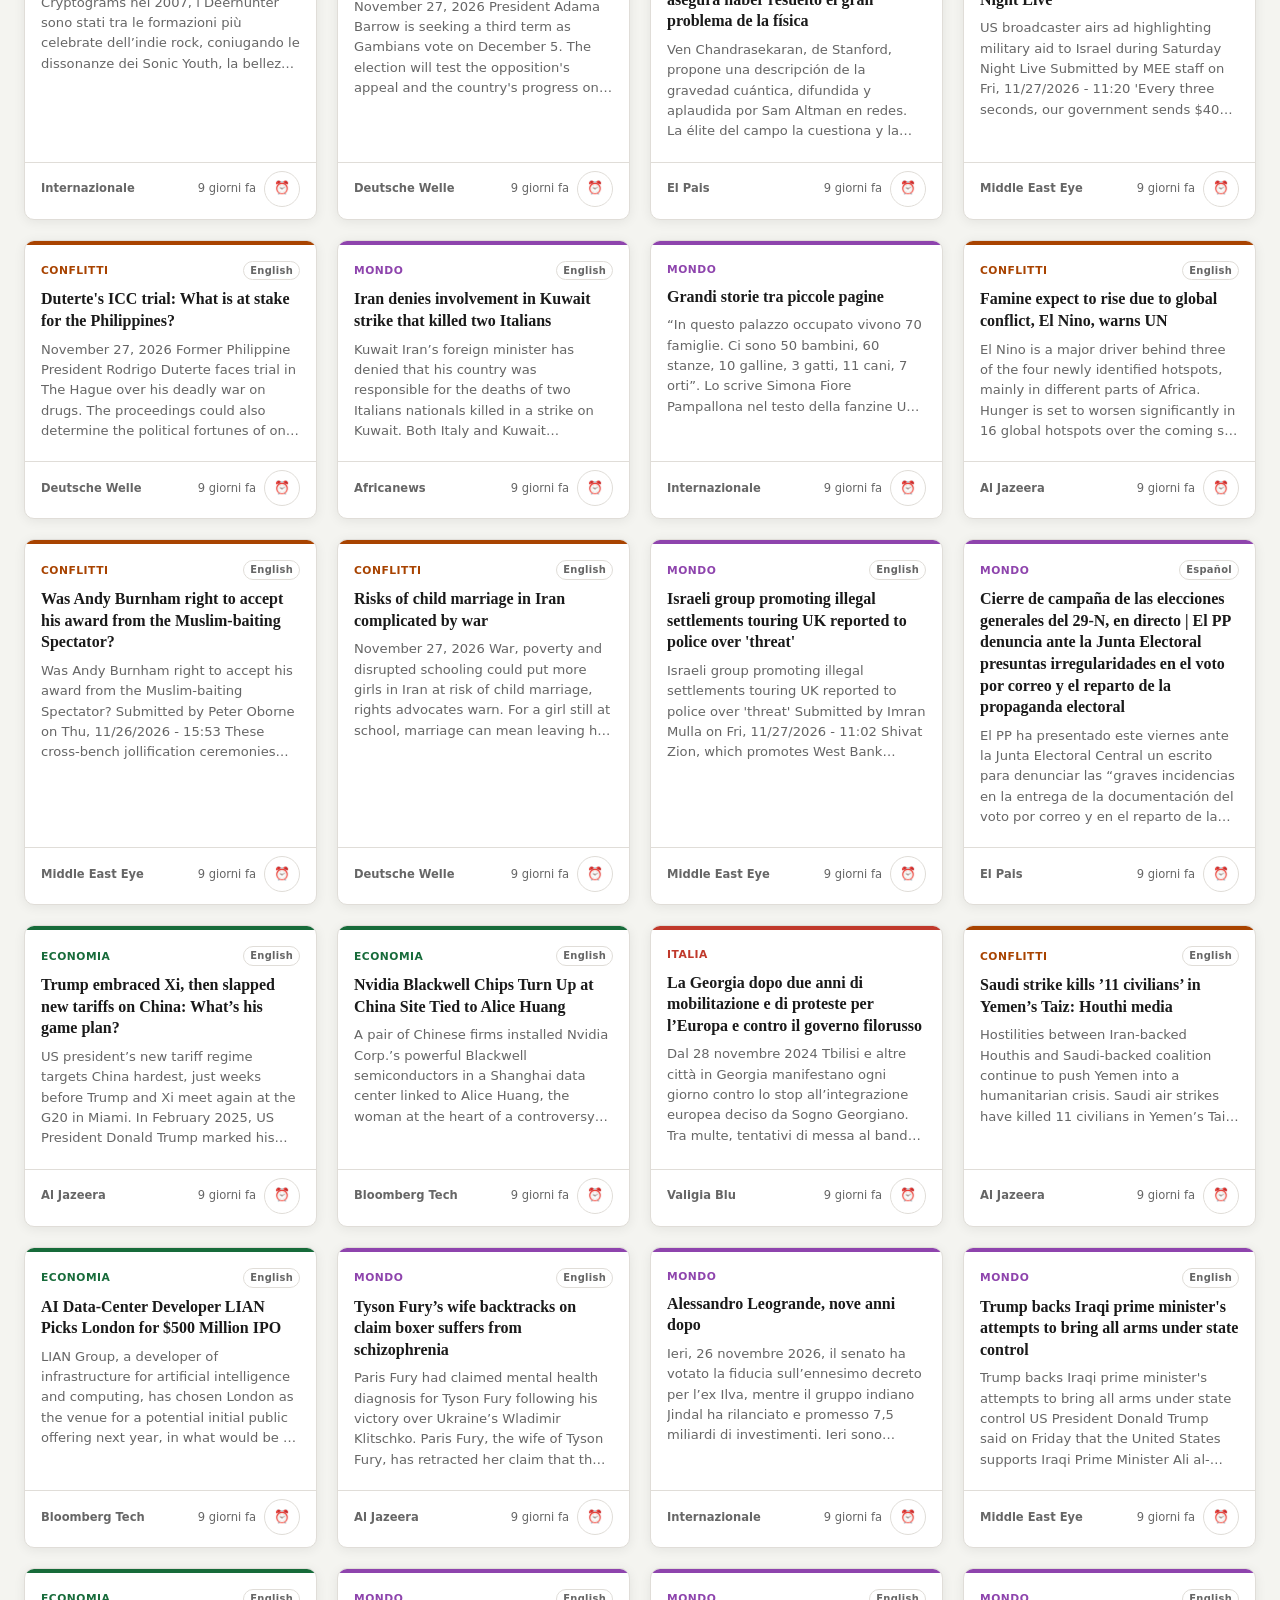
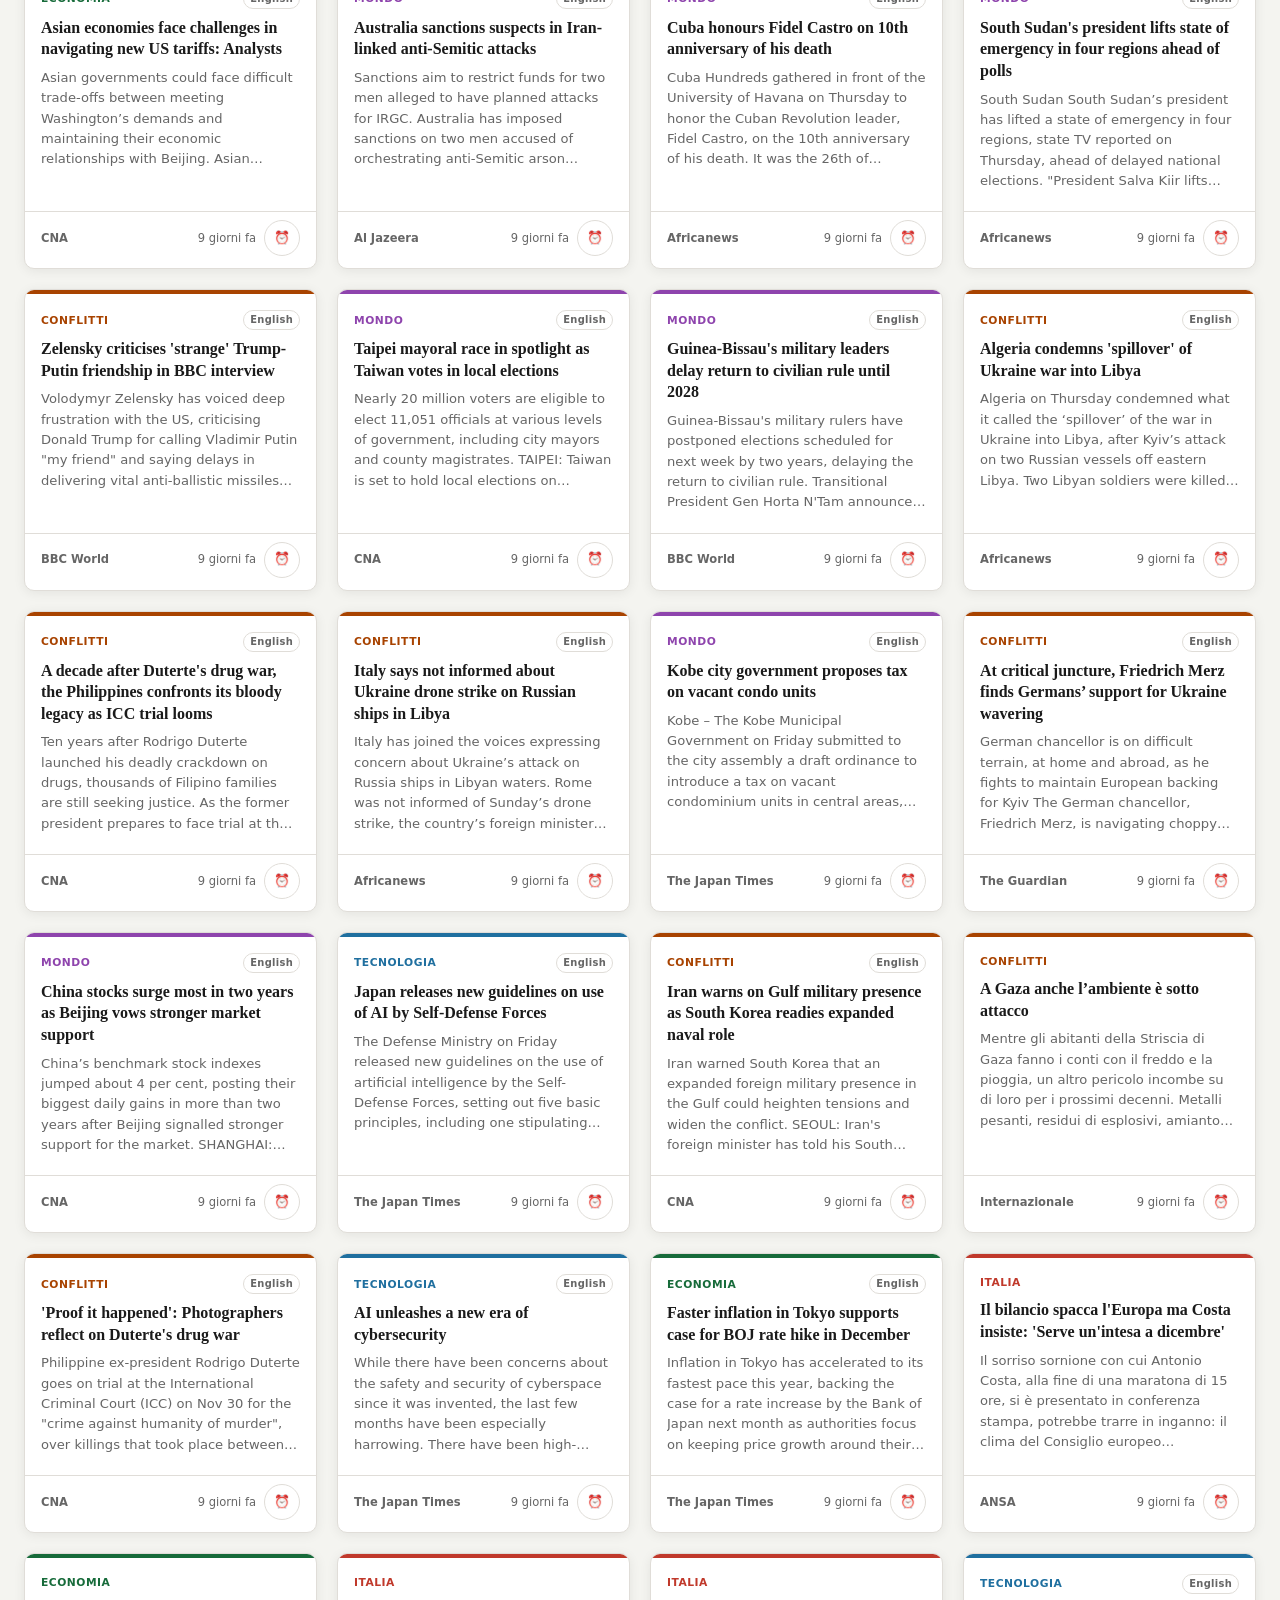
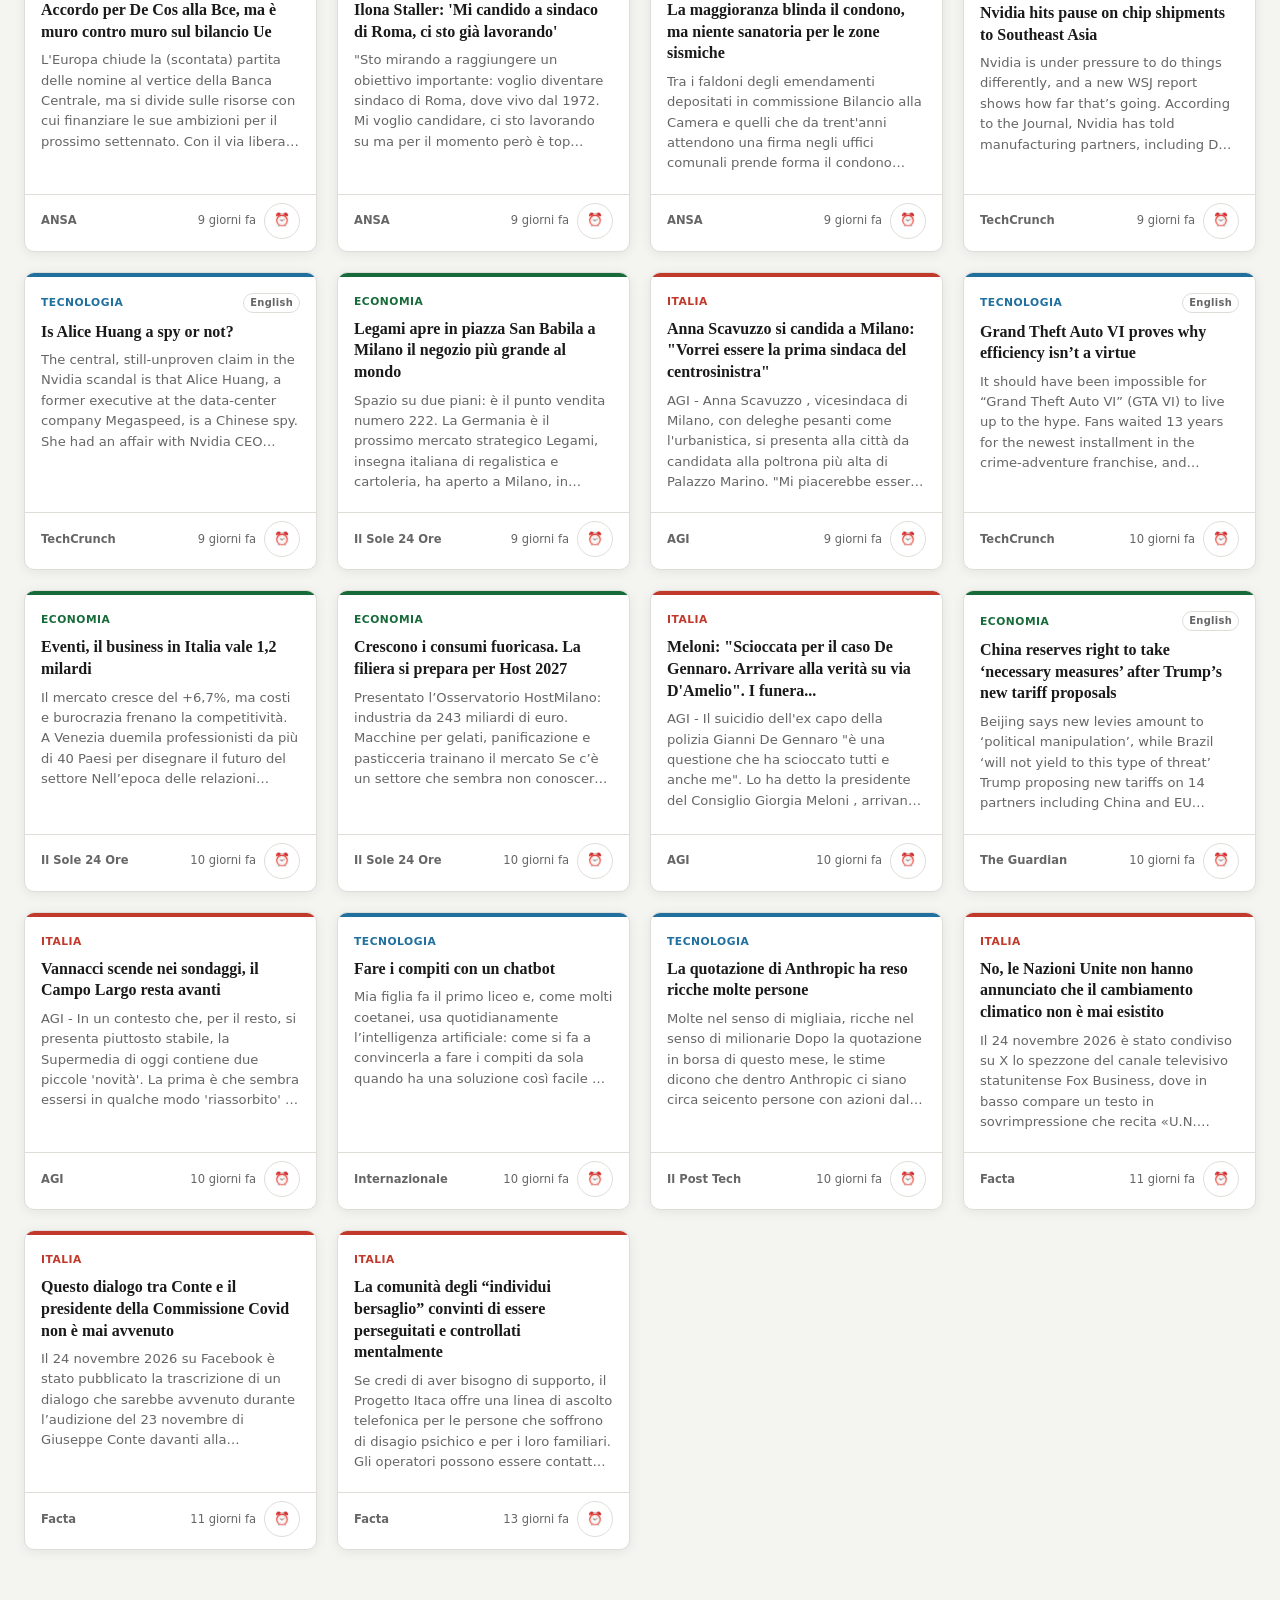
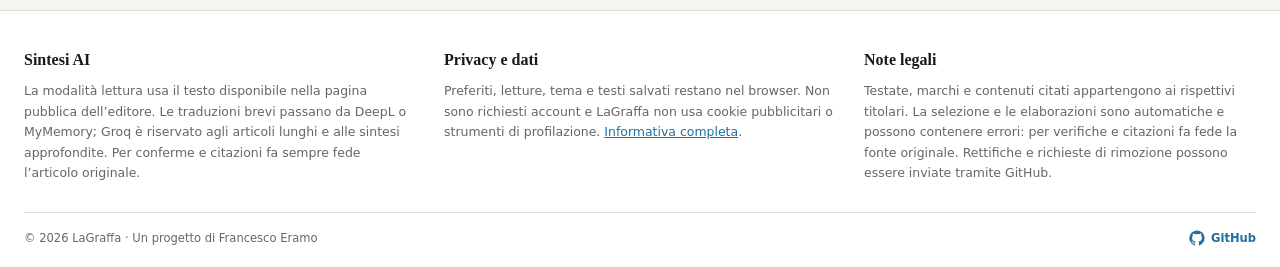
==== commit 3b4f7ed5: "chore: aggiornamento automatico notizie RSS [skip ci]" ====
--- a/index.html
+++ b/index.html
@@ -161,7 +161,7 @@
 
   <div class="toast" id="toast" role="status" aria-live="polite" aria-atomic="true"></div>
 
-  <script src="news.js?t=1795755602"></script>
+  <script src="news.js?t=1795791605"></script>
   <script src="app.js?v=6"></script>
   <script src="refresh.js?v=1"></script>
 </body>
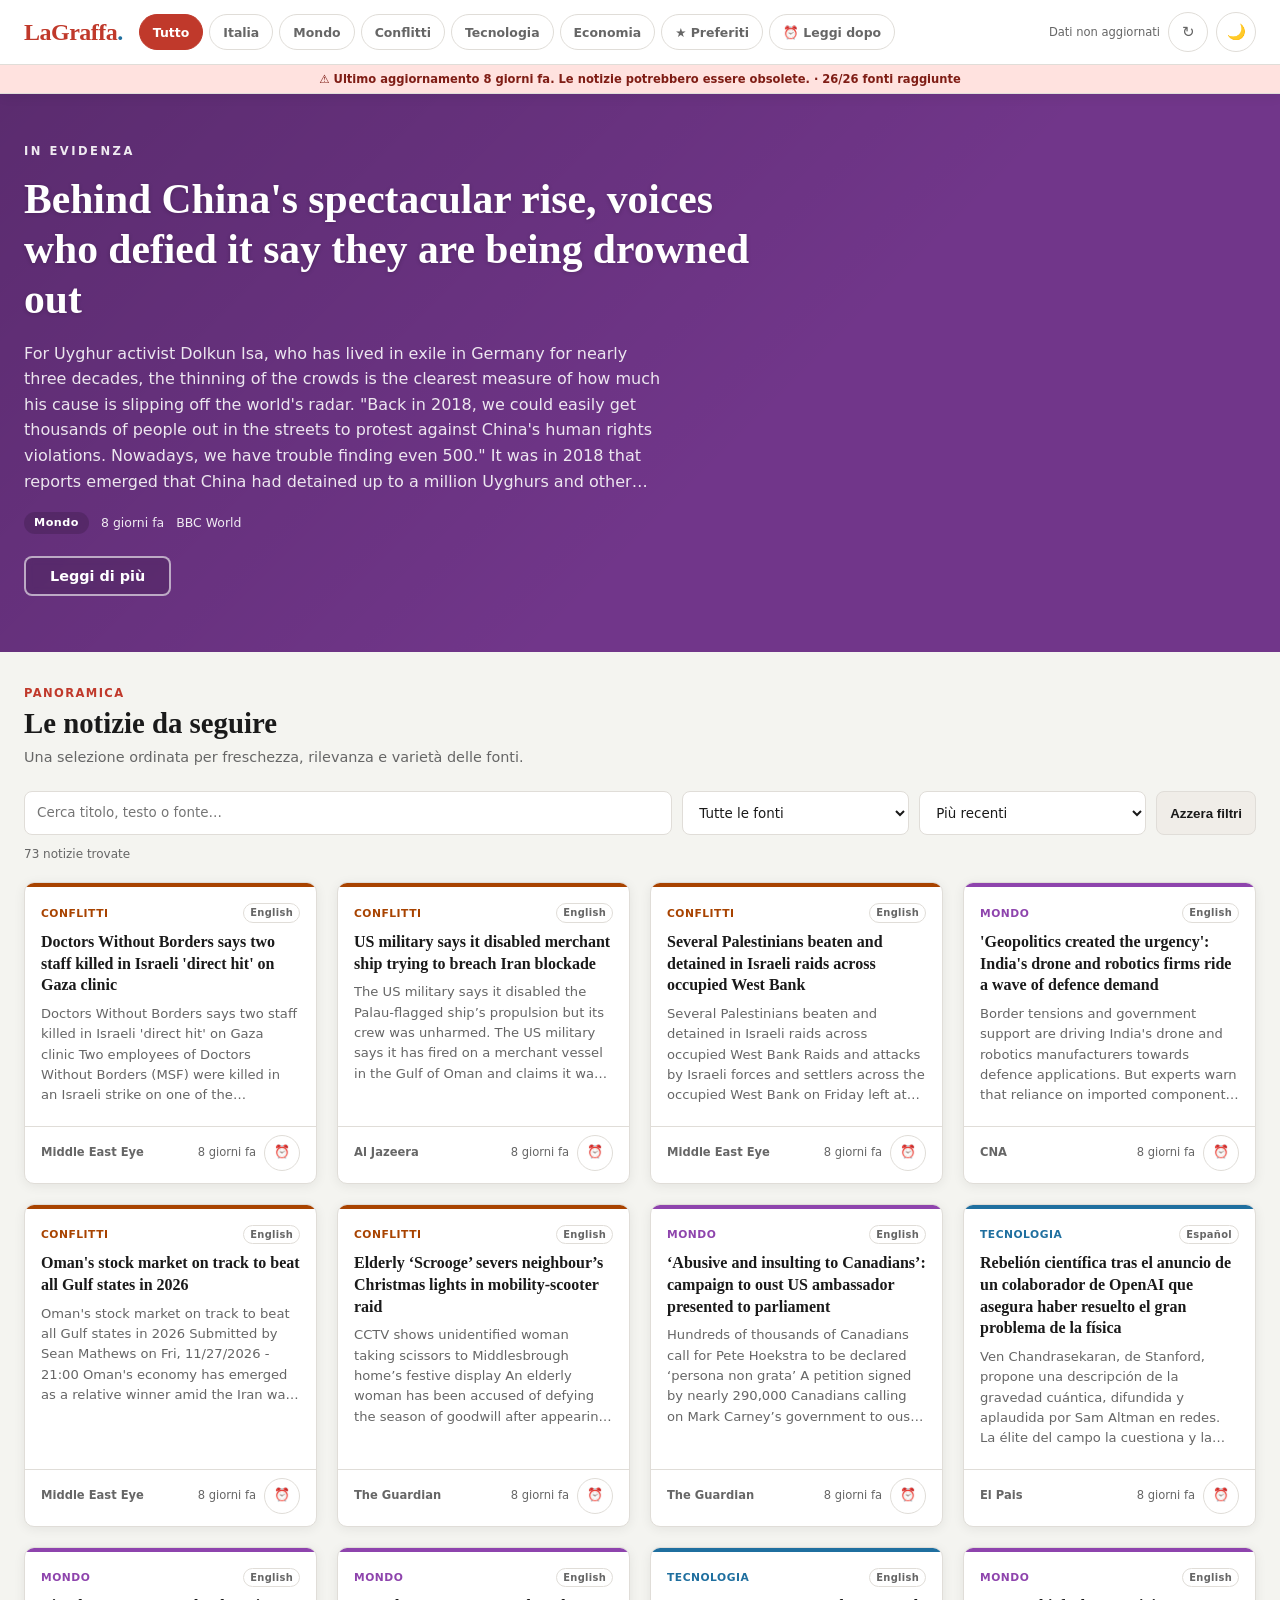
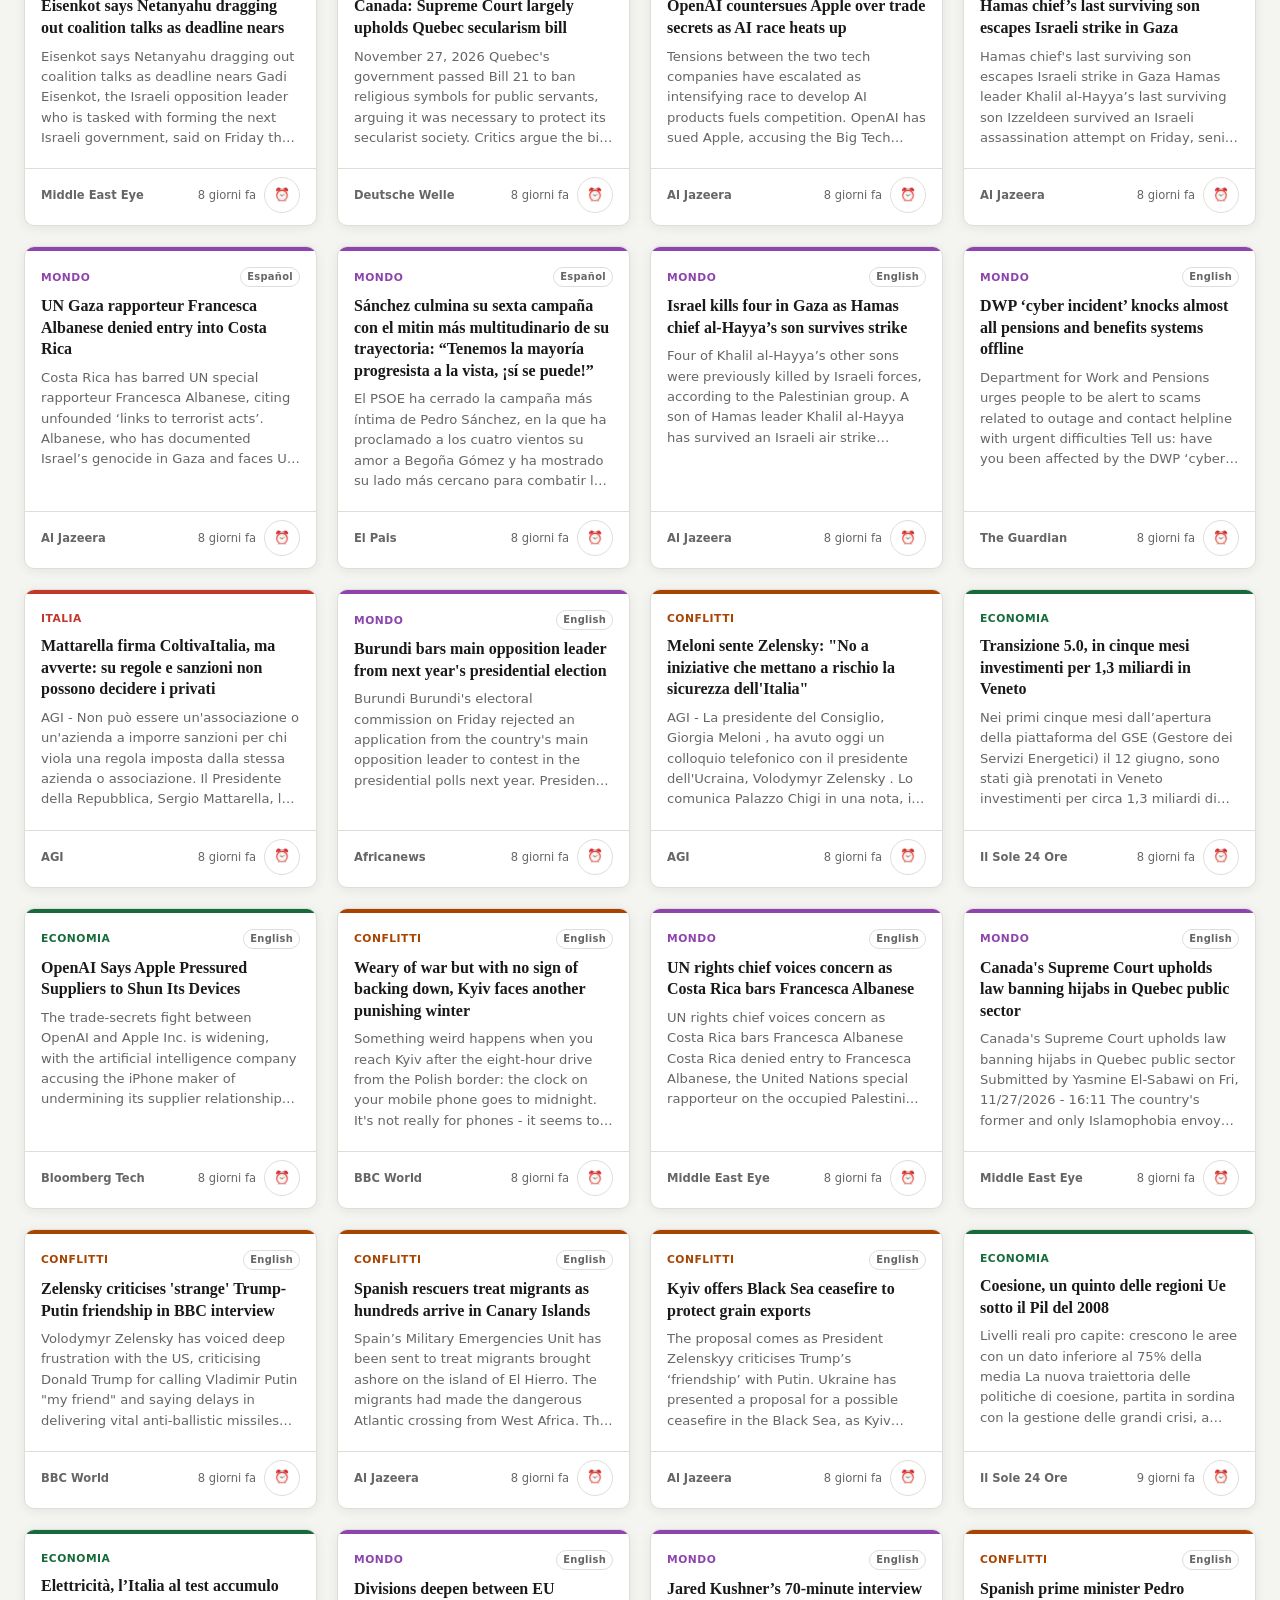
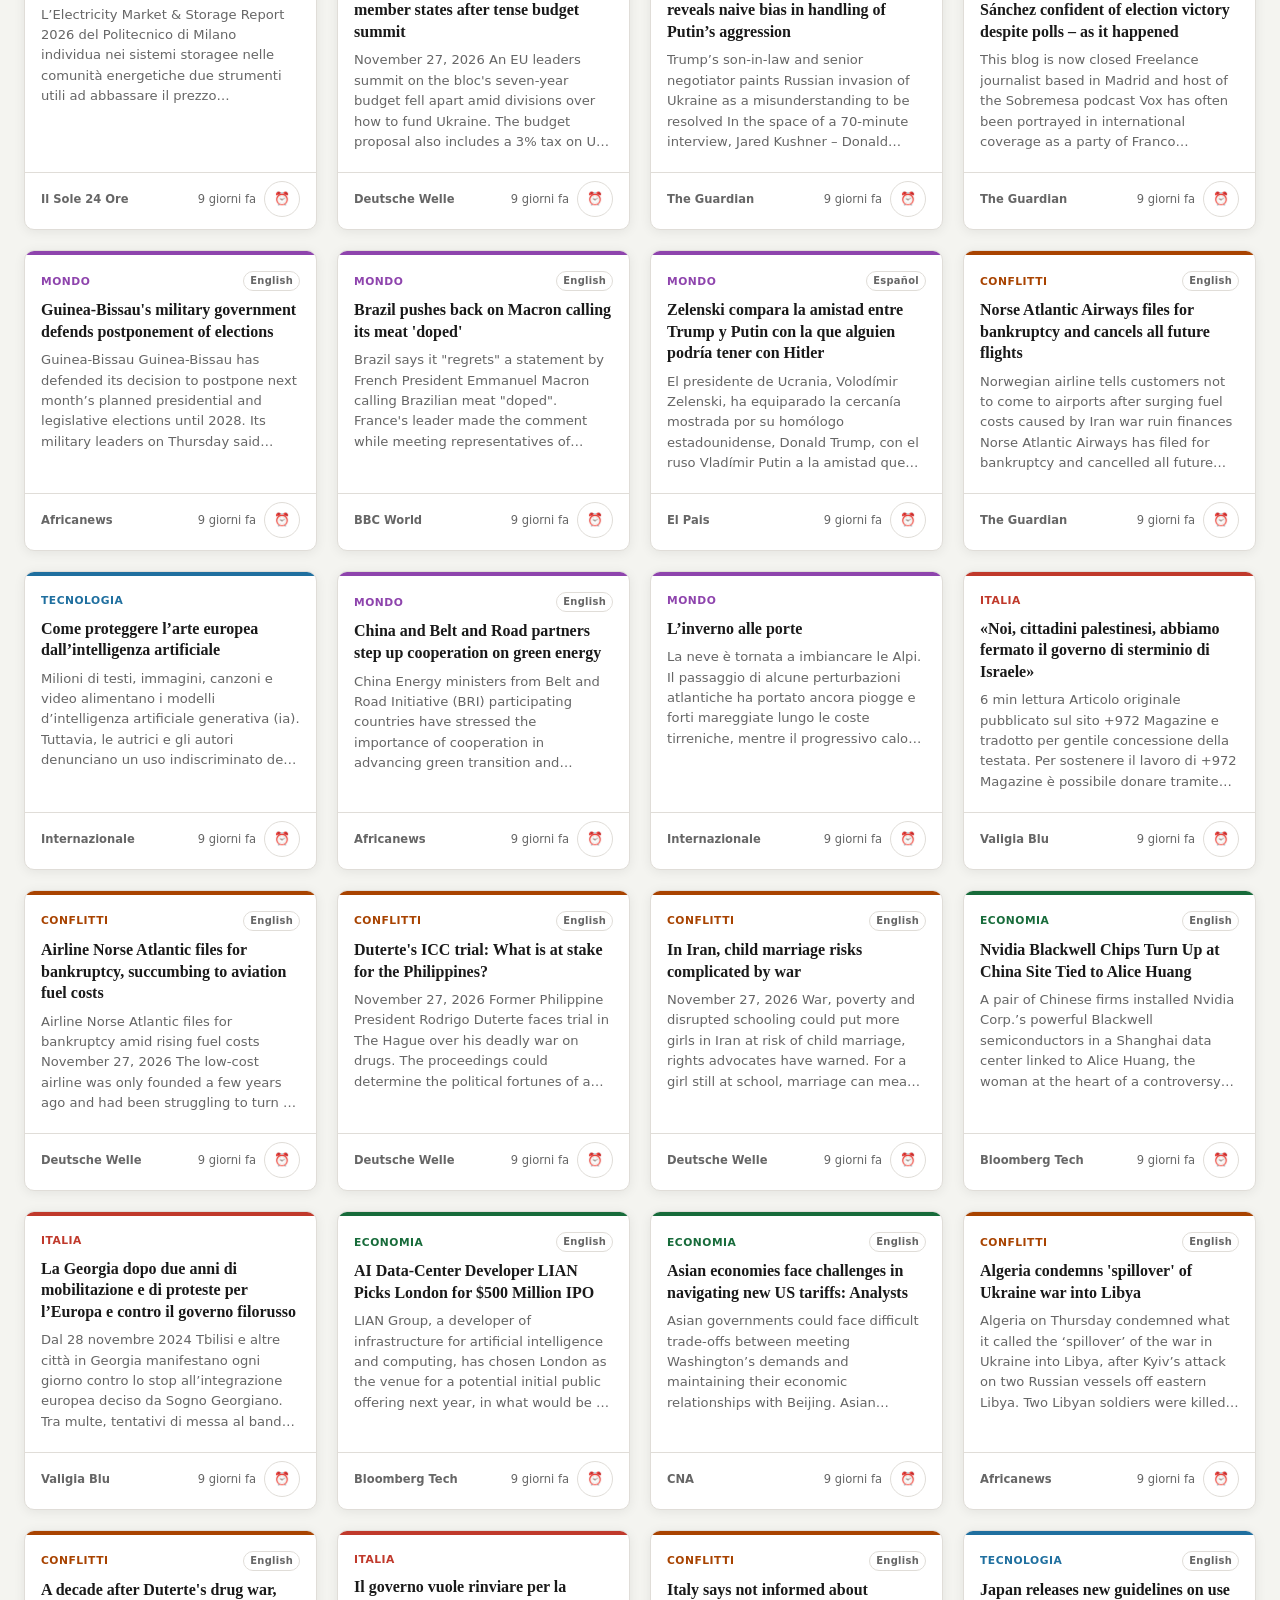
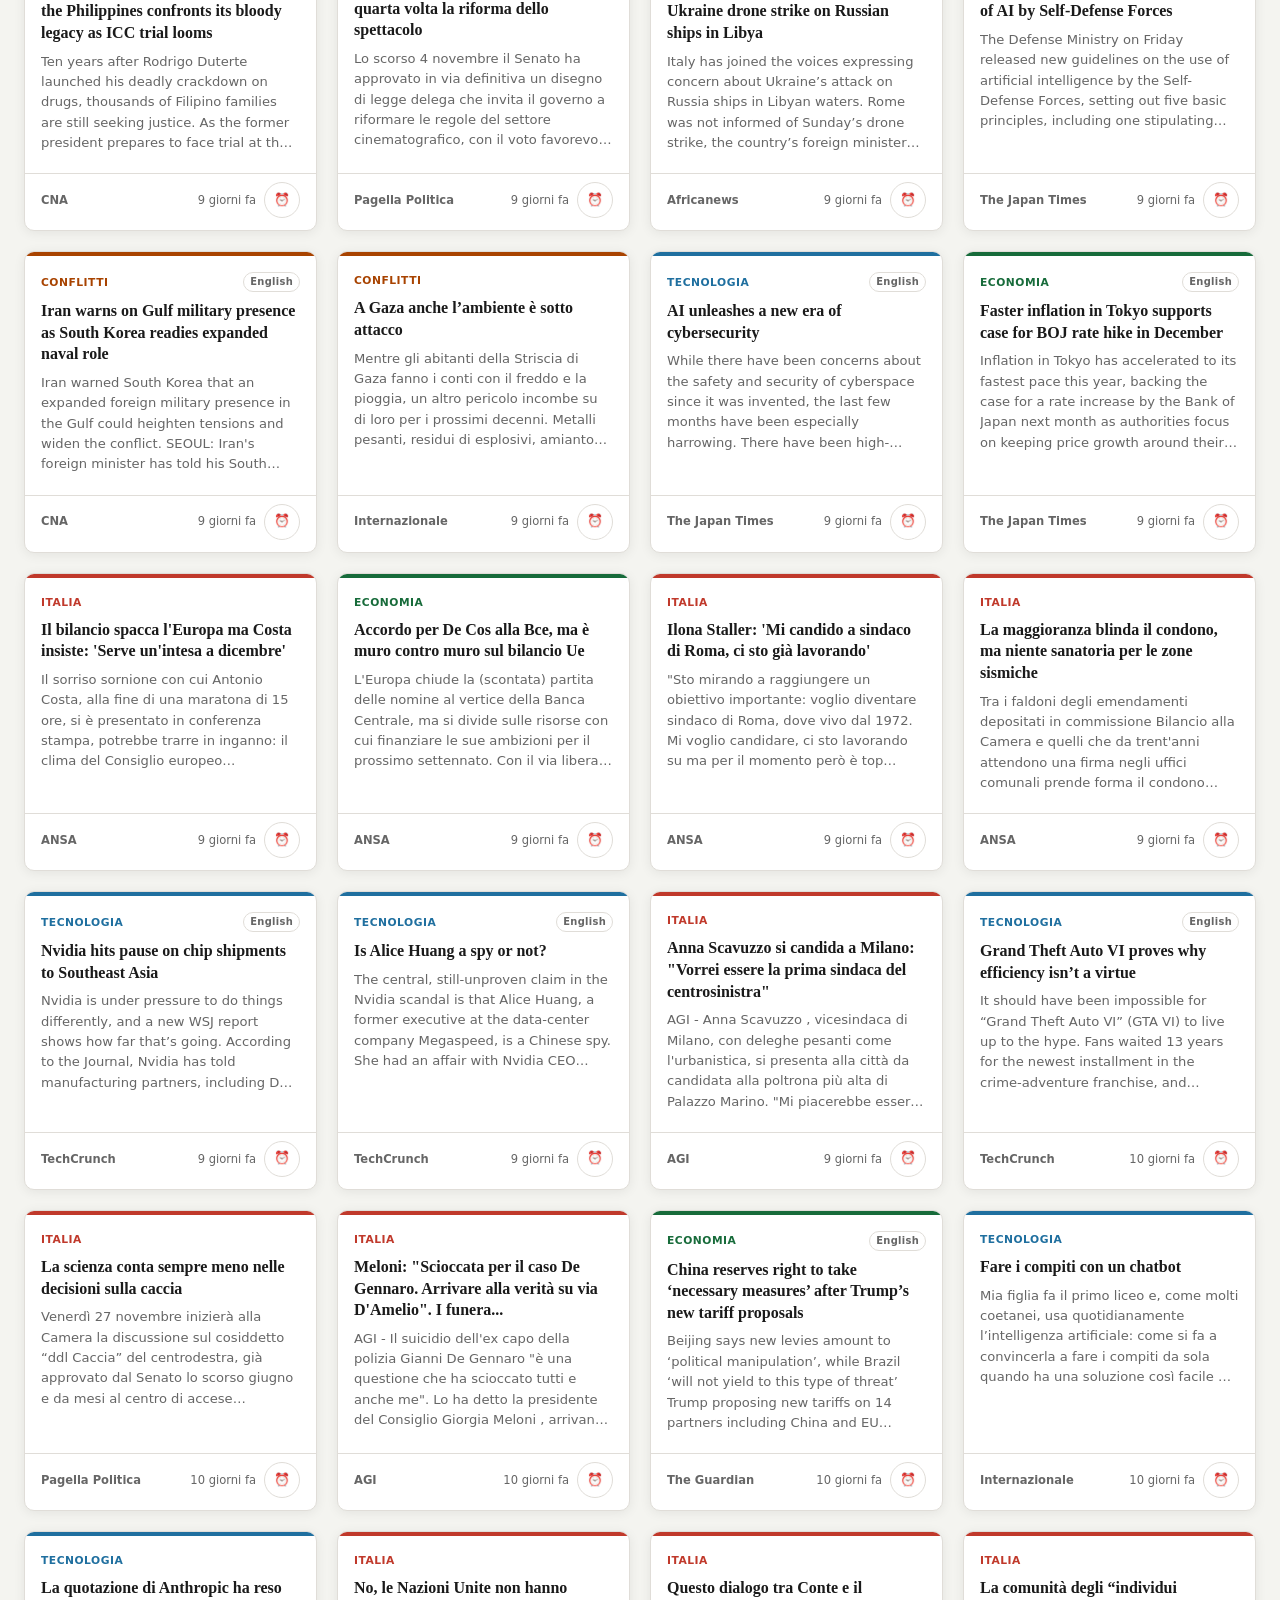
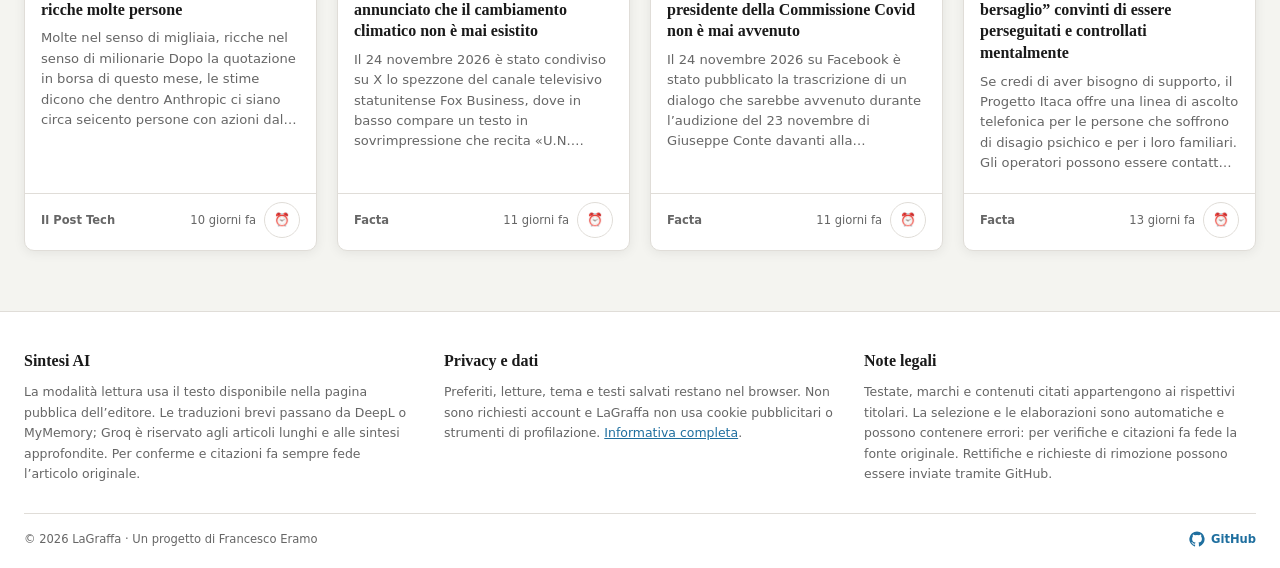
==== commit 7a0d7697: "chore: aggiornamento automatico notizie RSS [skip ci]" ====
--- a/index.html
+++ b/index.html
@@ -161,7 +161,7 @@
 
   <div class="toast" id="toast" role="status" aria-live="polite" aria-atomic="true"></div>
 
-  <script src="news.js?t=1795791605"></script>
+  <script src="news.js?t=1795821955"></script>
   <script src="app.js?v=6"></script>
   <script src="refresh.js?v=1"></script>
 </body>
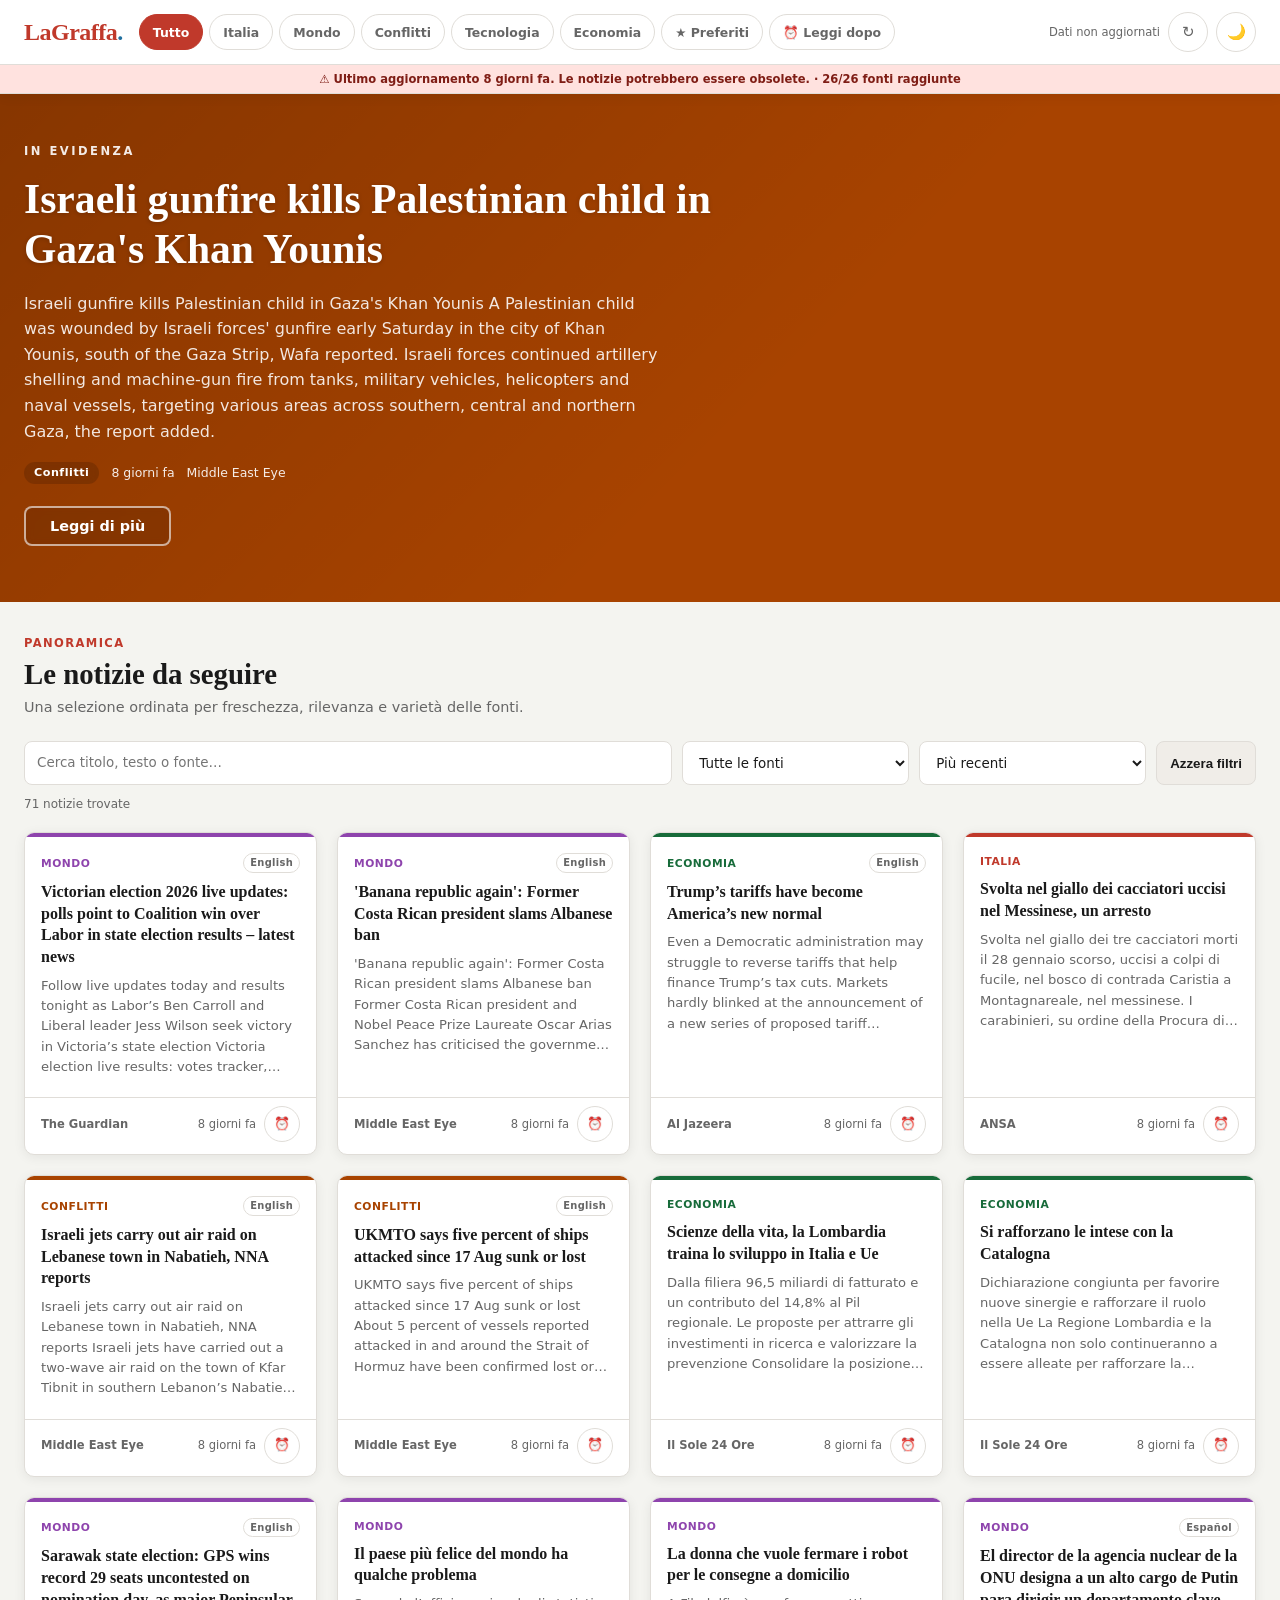
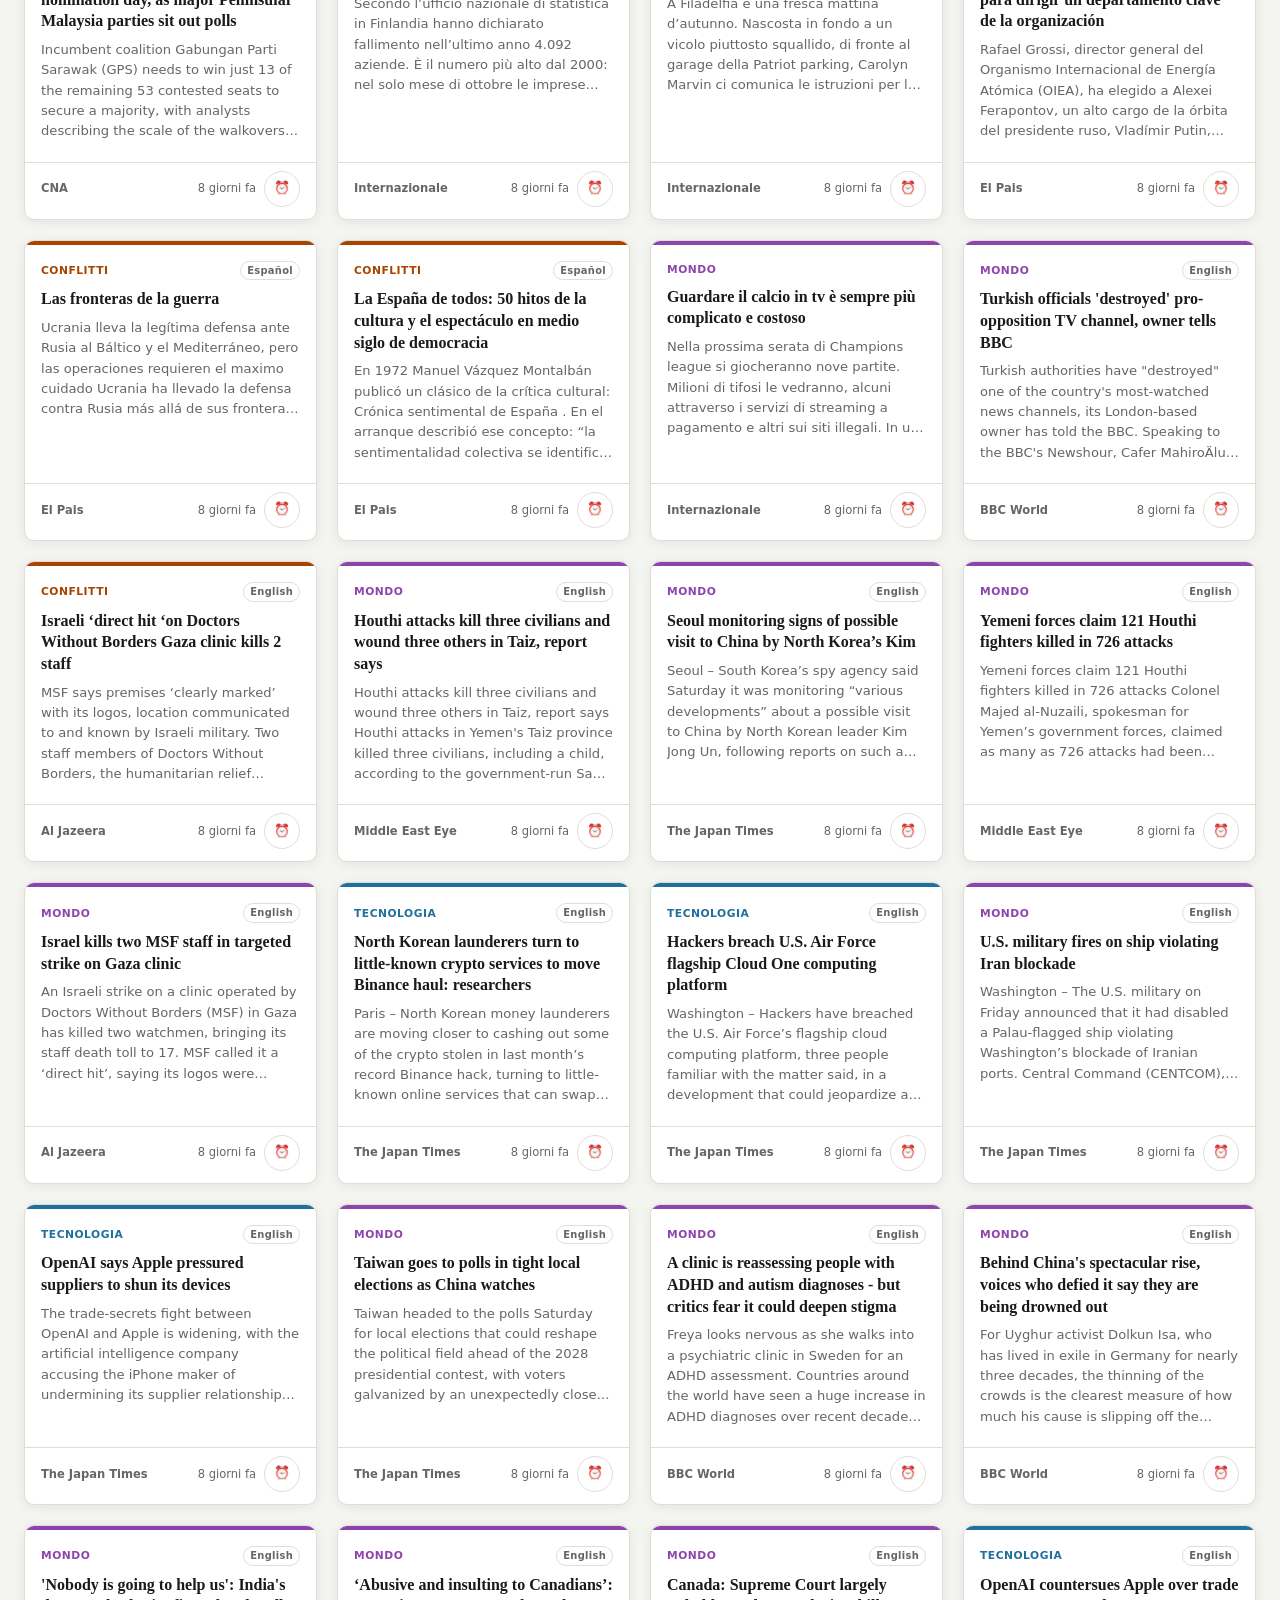
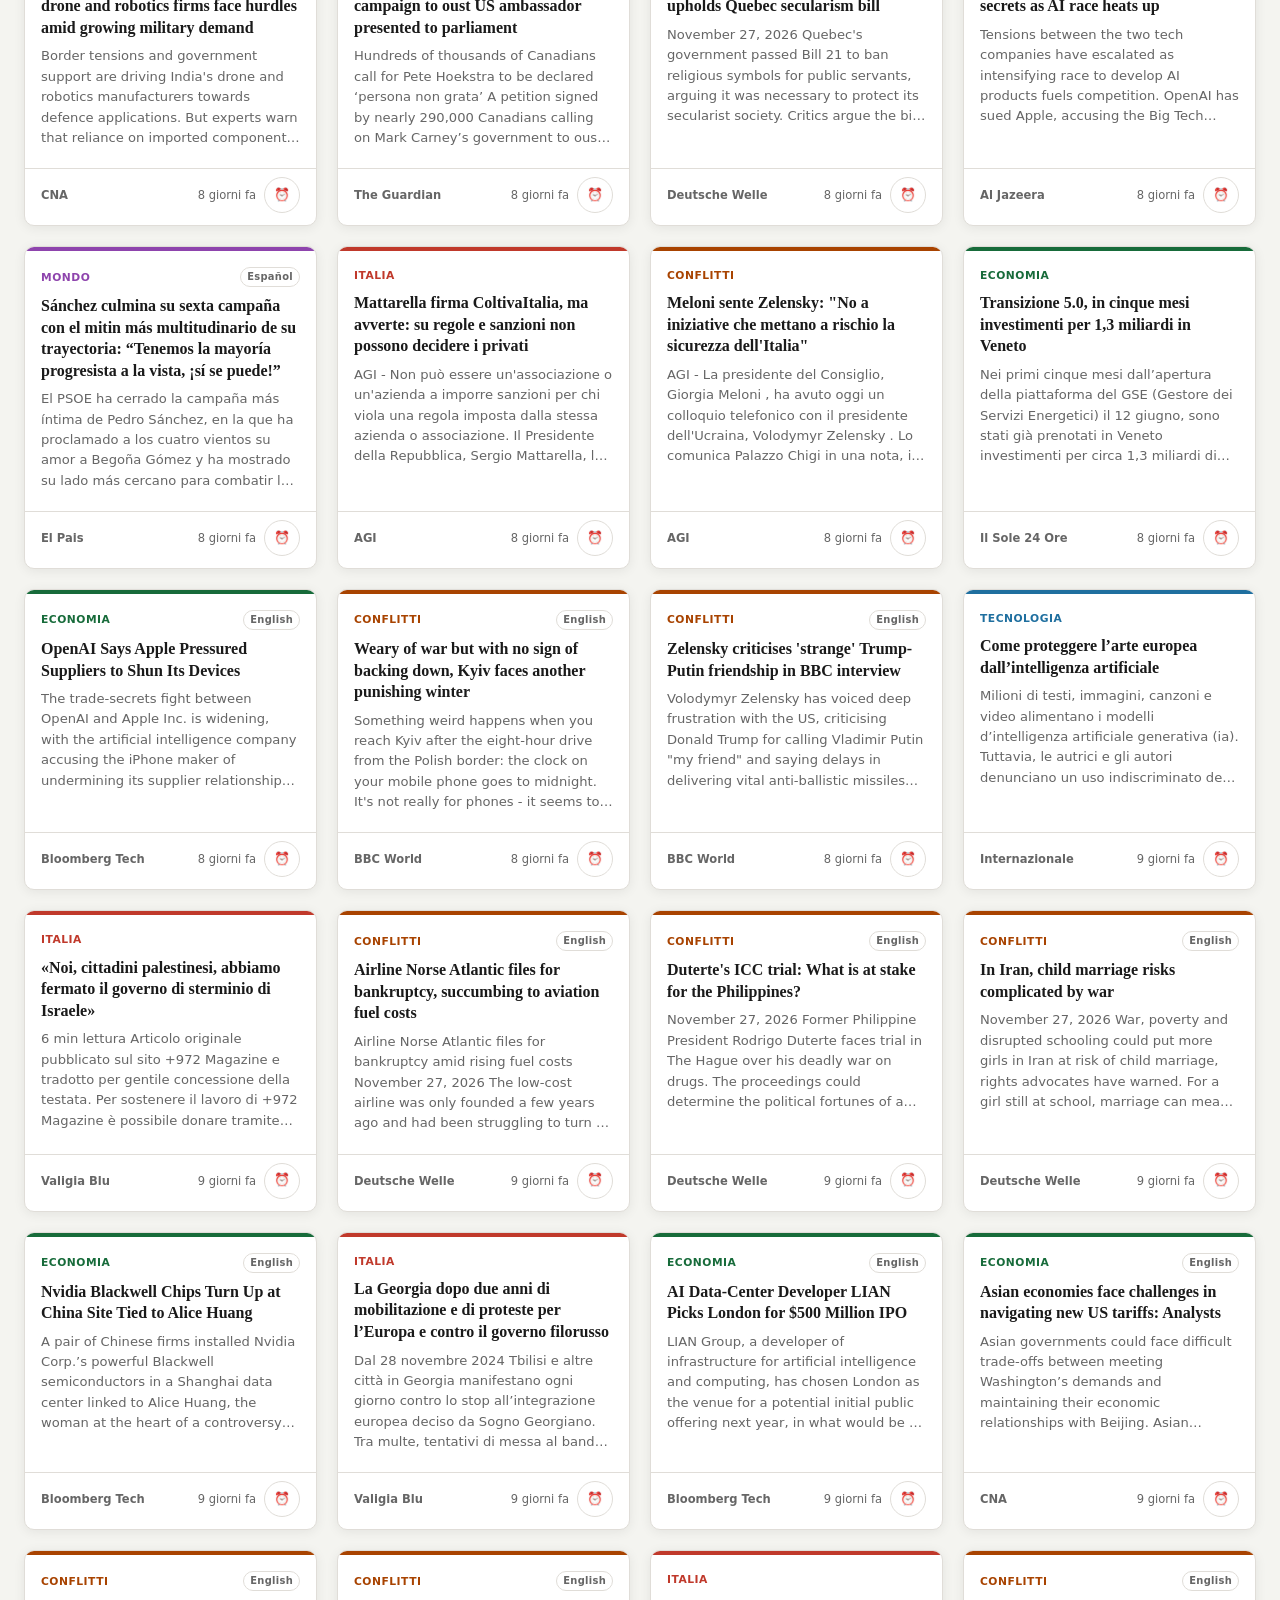
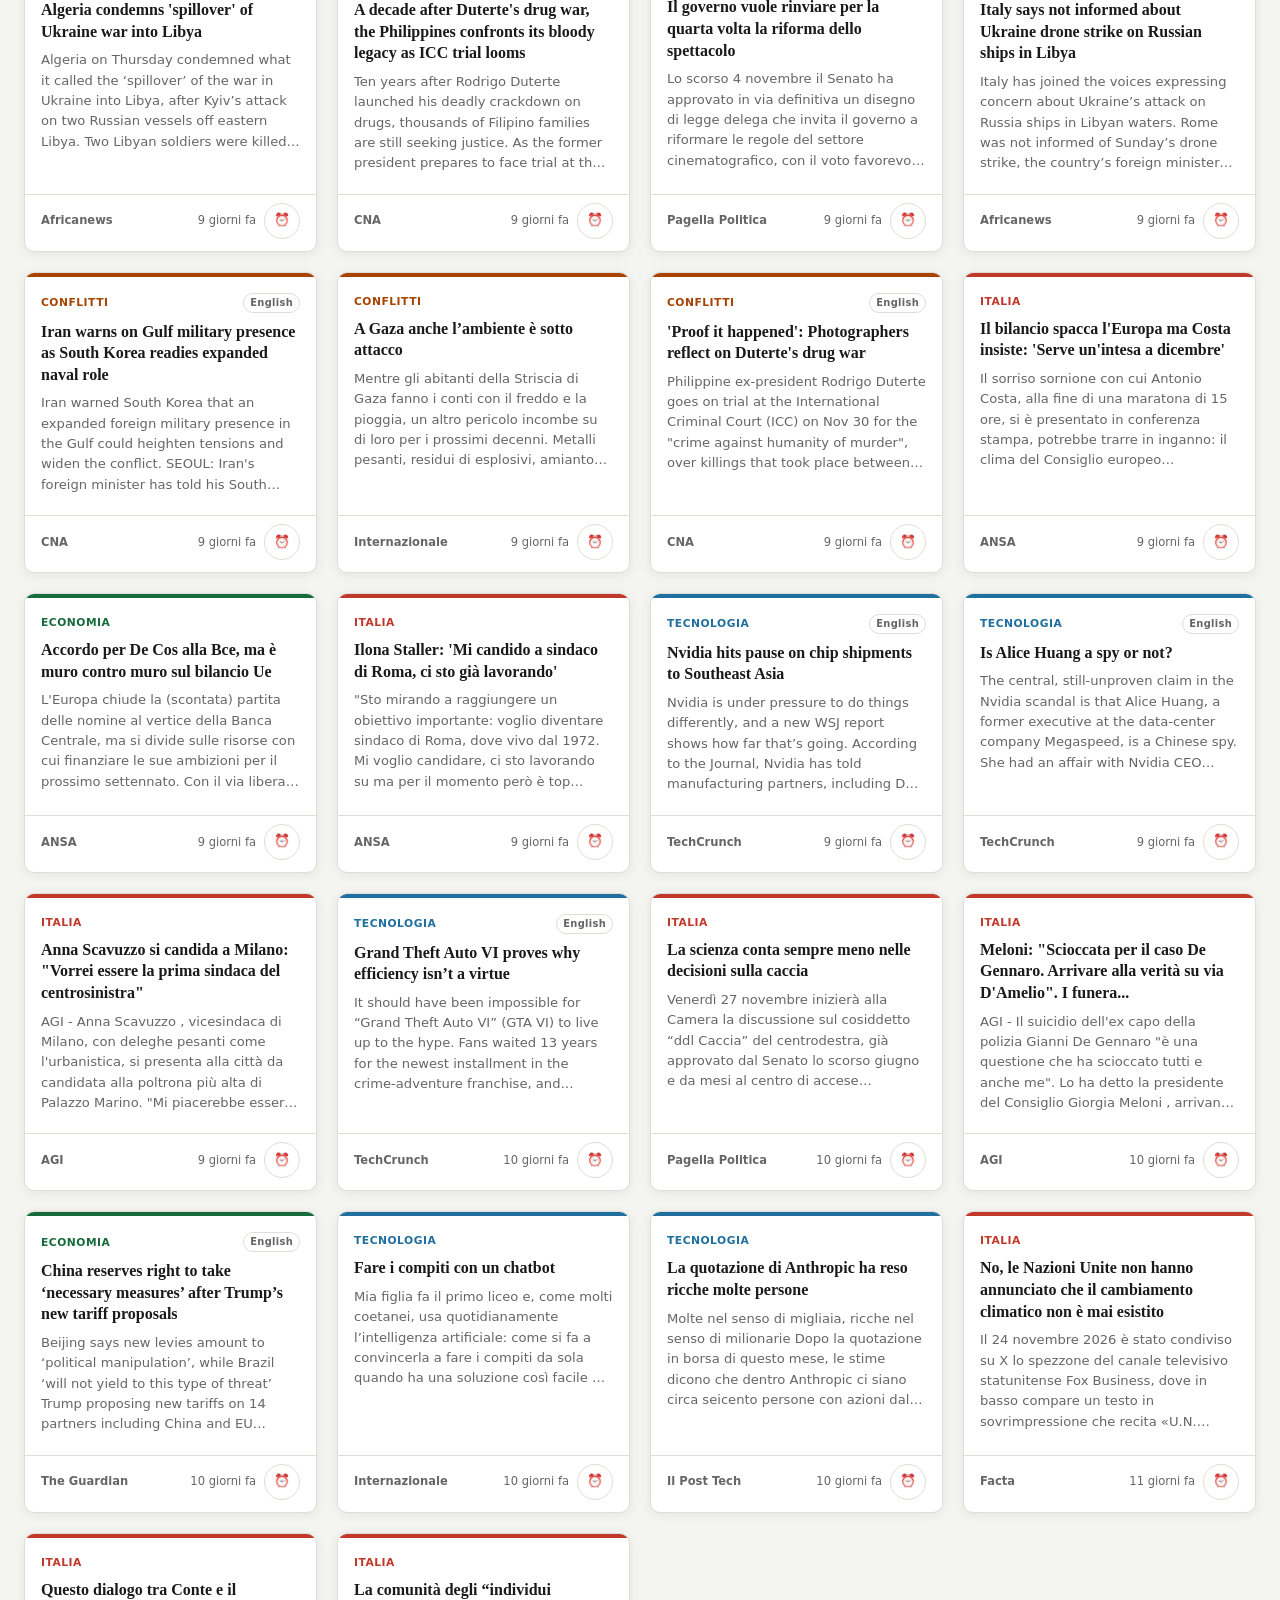
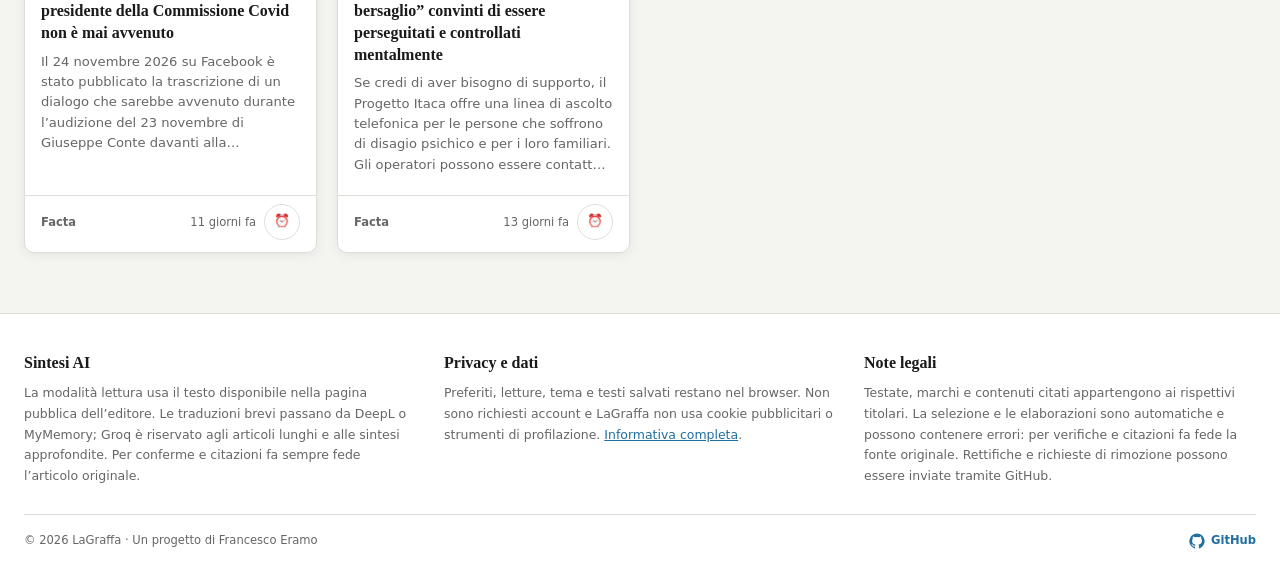
==== commit e6327ee9: "chore: aggiornamento automatico notizie RSS [skip ci]" ====
--- a/index.html
+++ b/index.html
@@ -161,7 +161,7 @@
 
   <div class="toast" id="toast" role="status" aria-live="polite" aria-atomic="true"></div>
 
-  <script src="news.js?t=1795821955"></script>
+  <script src="news.js?t=1795851700"></script>
   <script src="app.js?v=6"></script>
   <script src="refresh.js?v=1"></script>
 </body>
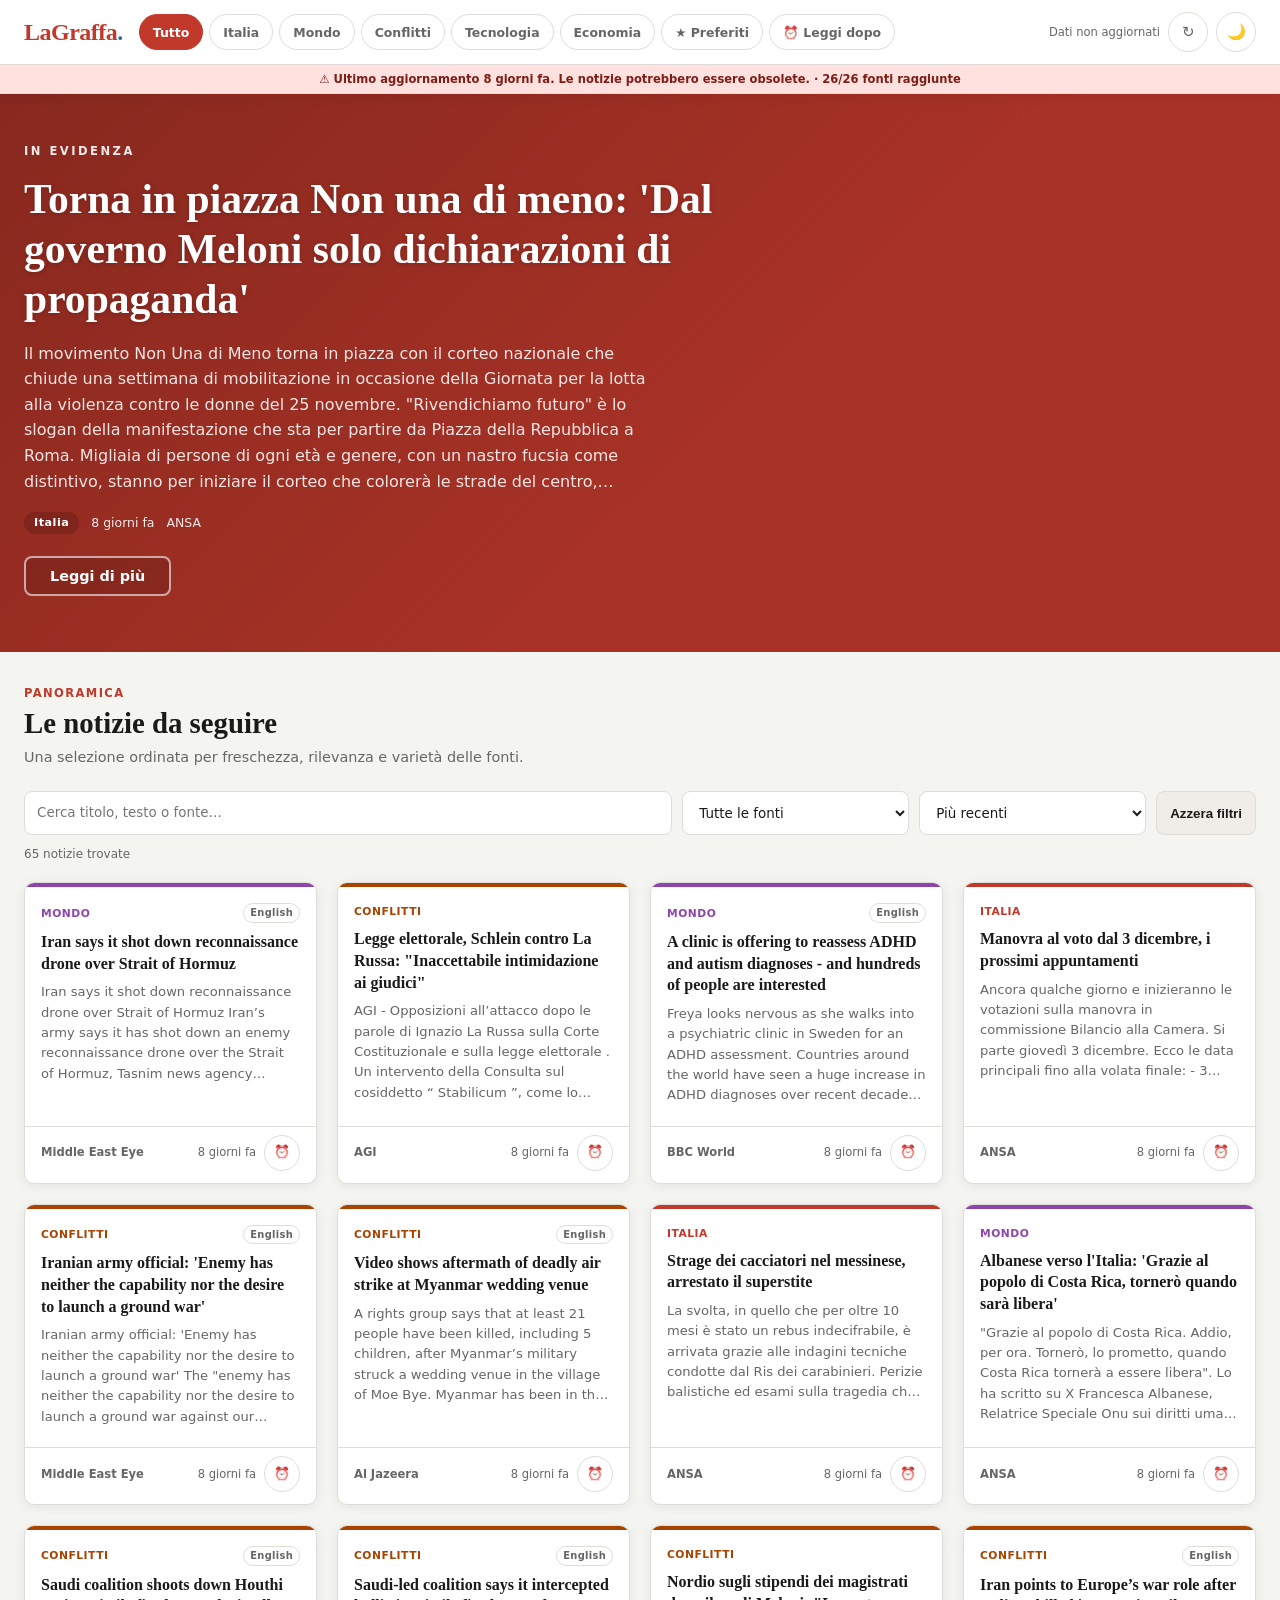
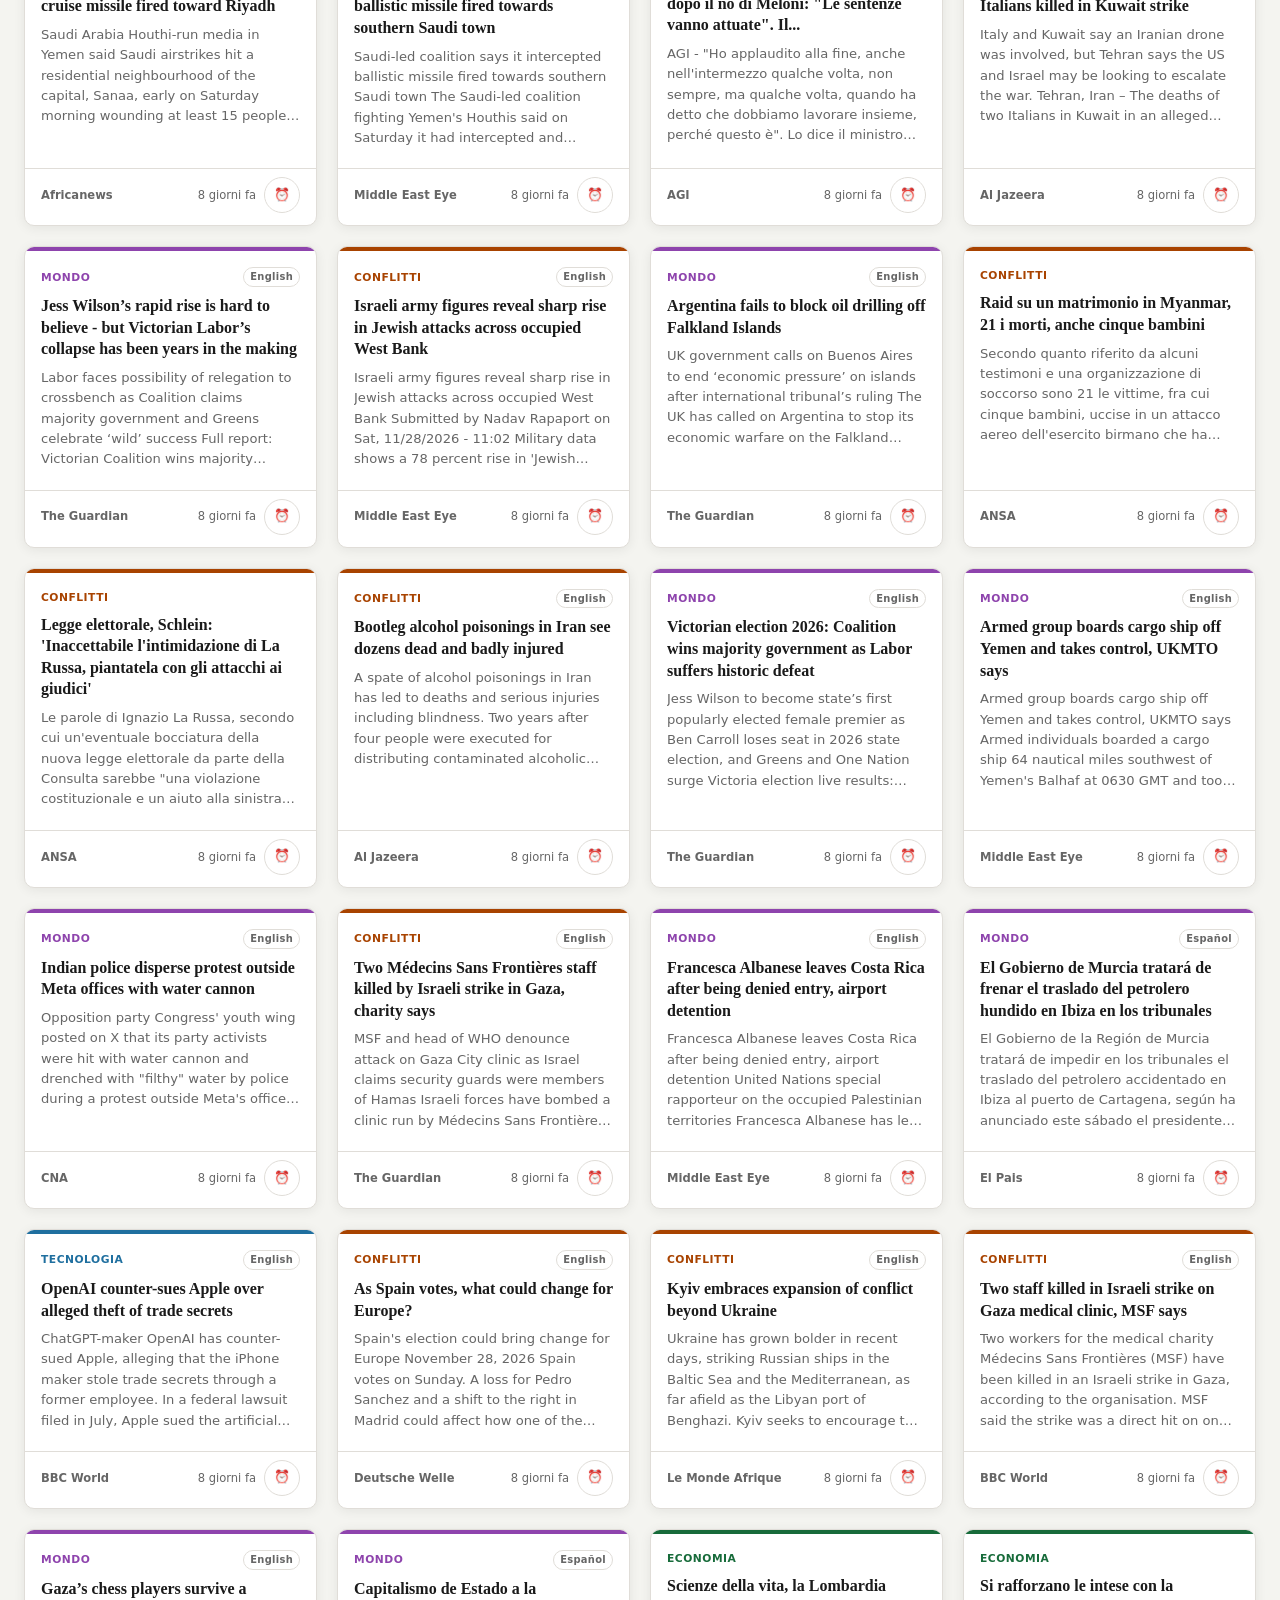
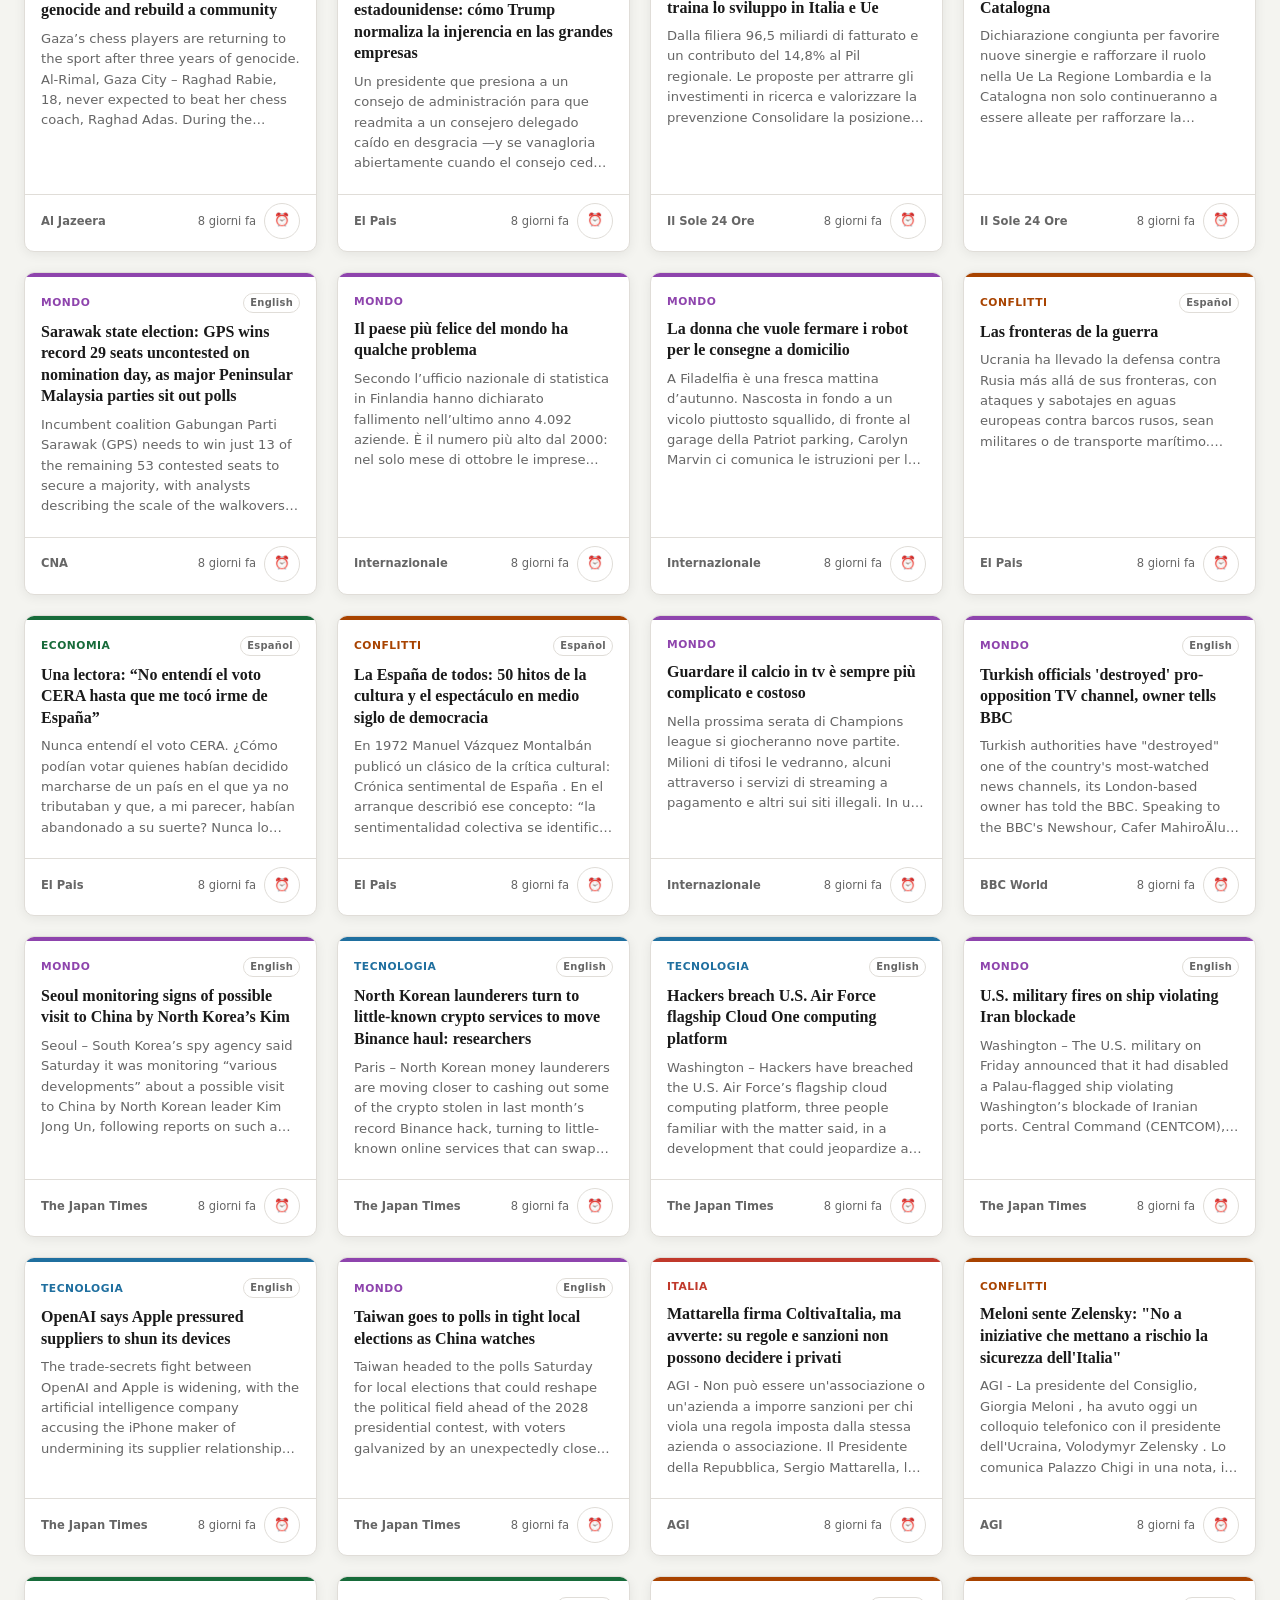
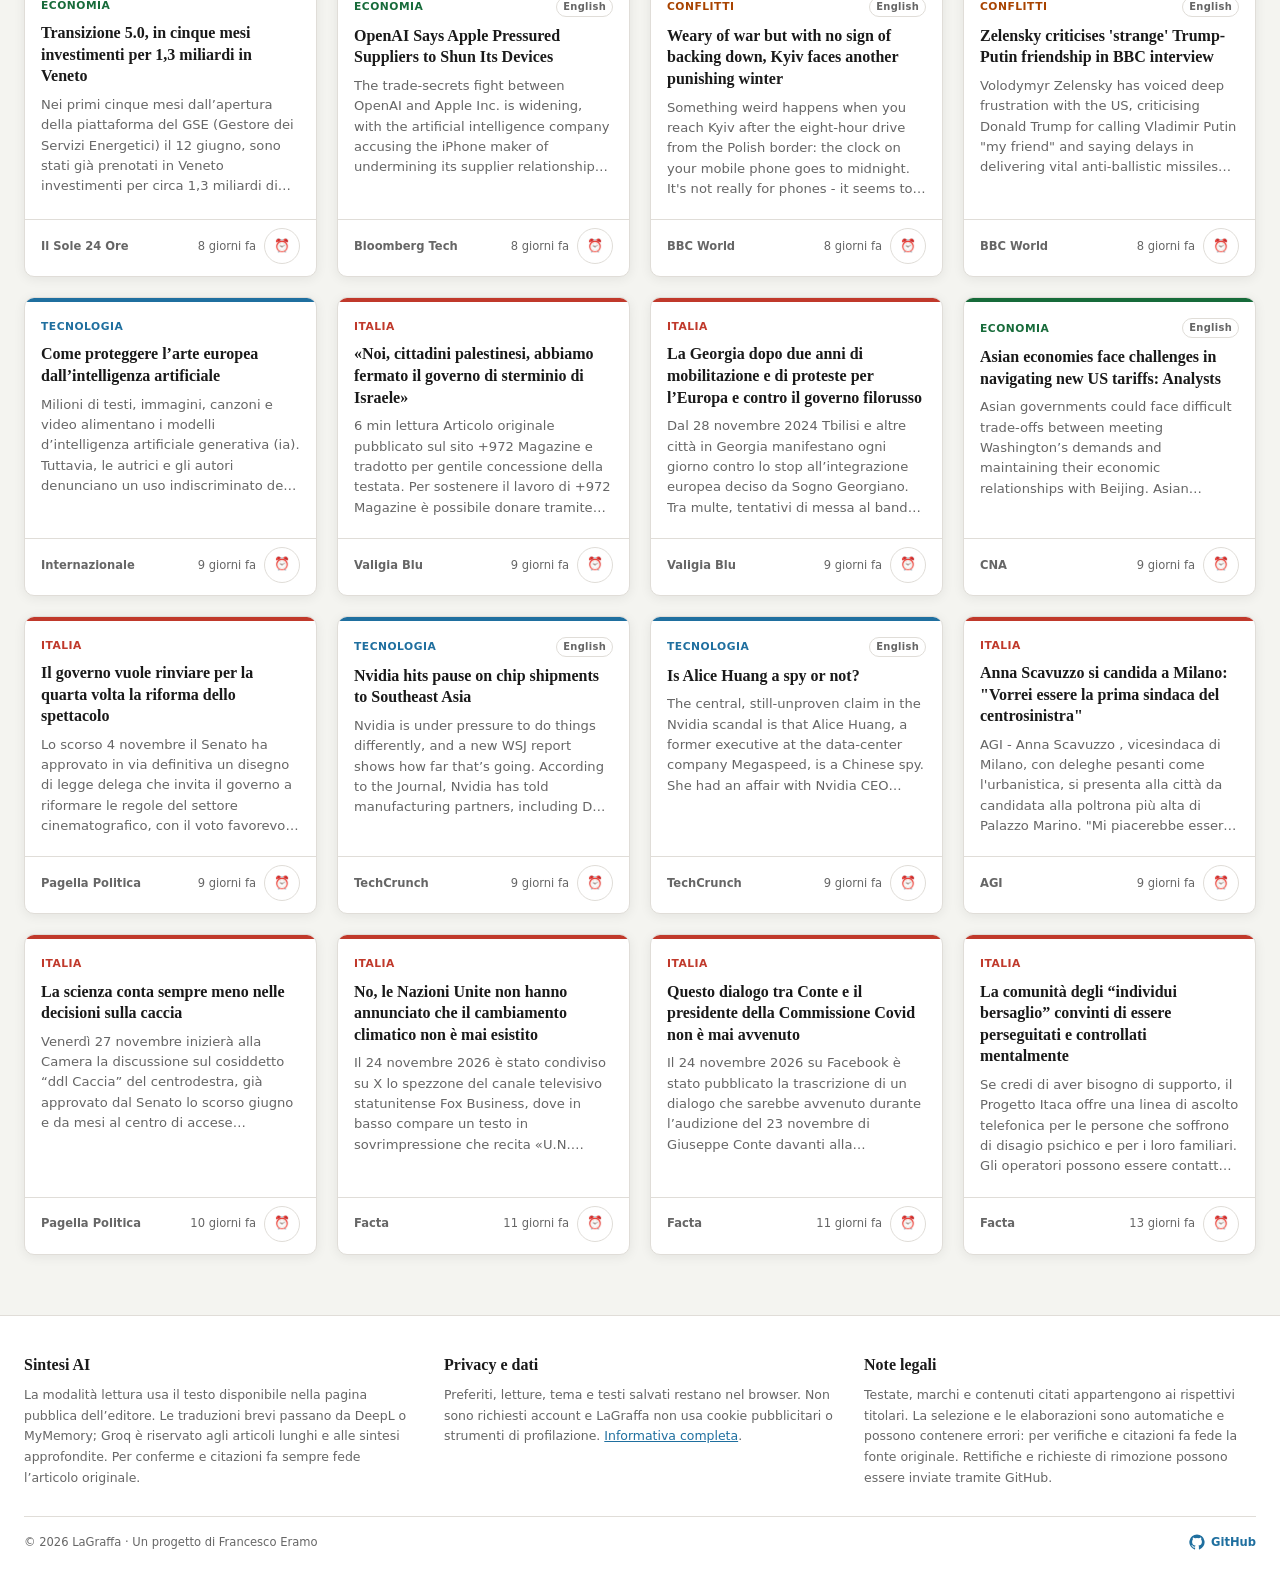
==== commit 8aa455ba: "chore: aggiornamento automatico notizie RSS [skip ci]" ====
--- a/index.html
+++ b/index.html
@@ -161,7 +161,7 @@
 
   <div class="toast" id="toast" role="status" aria-live="polite" aria-atomic="true"></div>
 
-  <script src="news.js?t=1795851700"></script>
+  <script src="news.js?t=1795884659"></script>
   <script src="app.js?v=6"></script>
   <script src="refresh.js?v=1"></script>
 </body>
